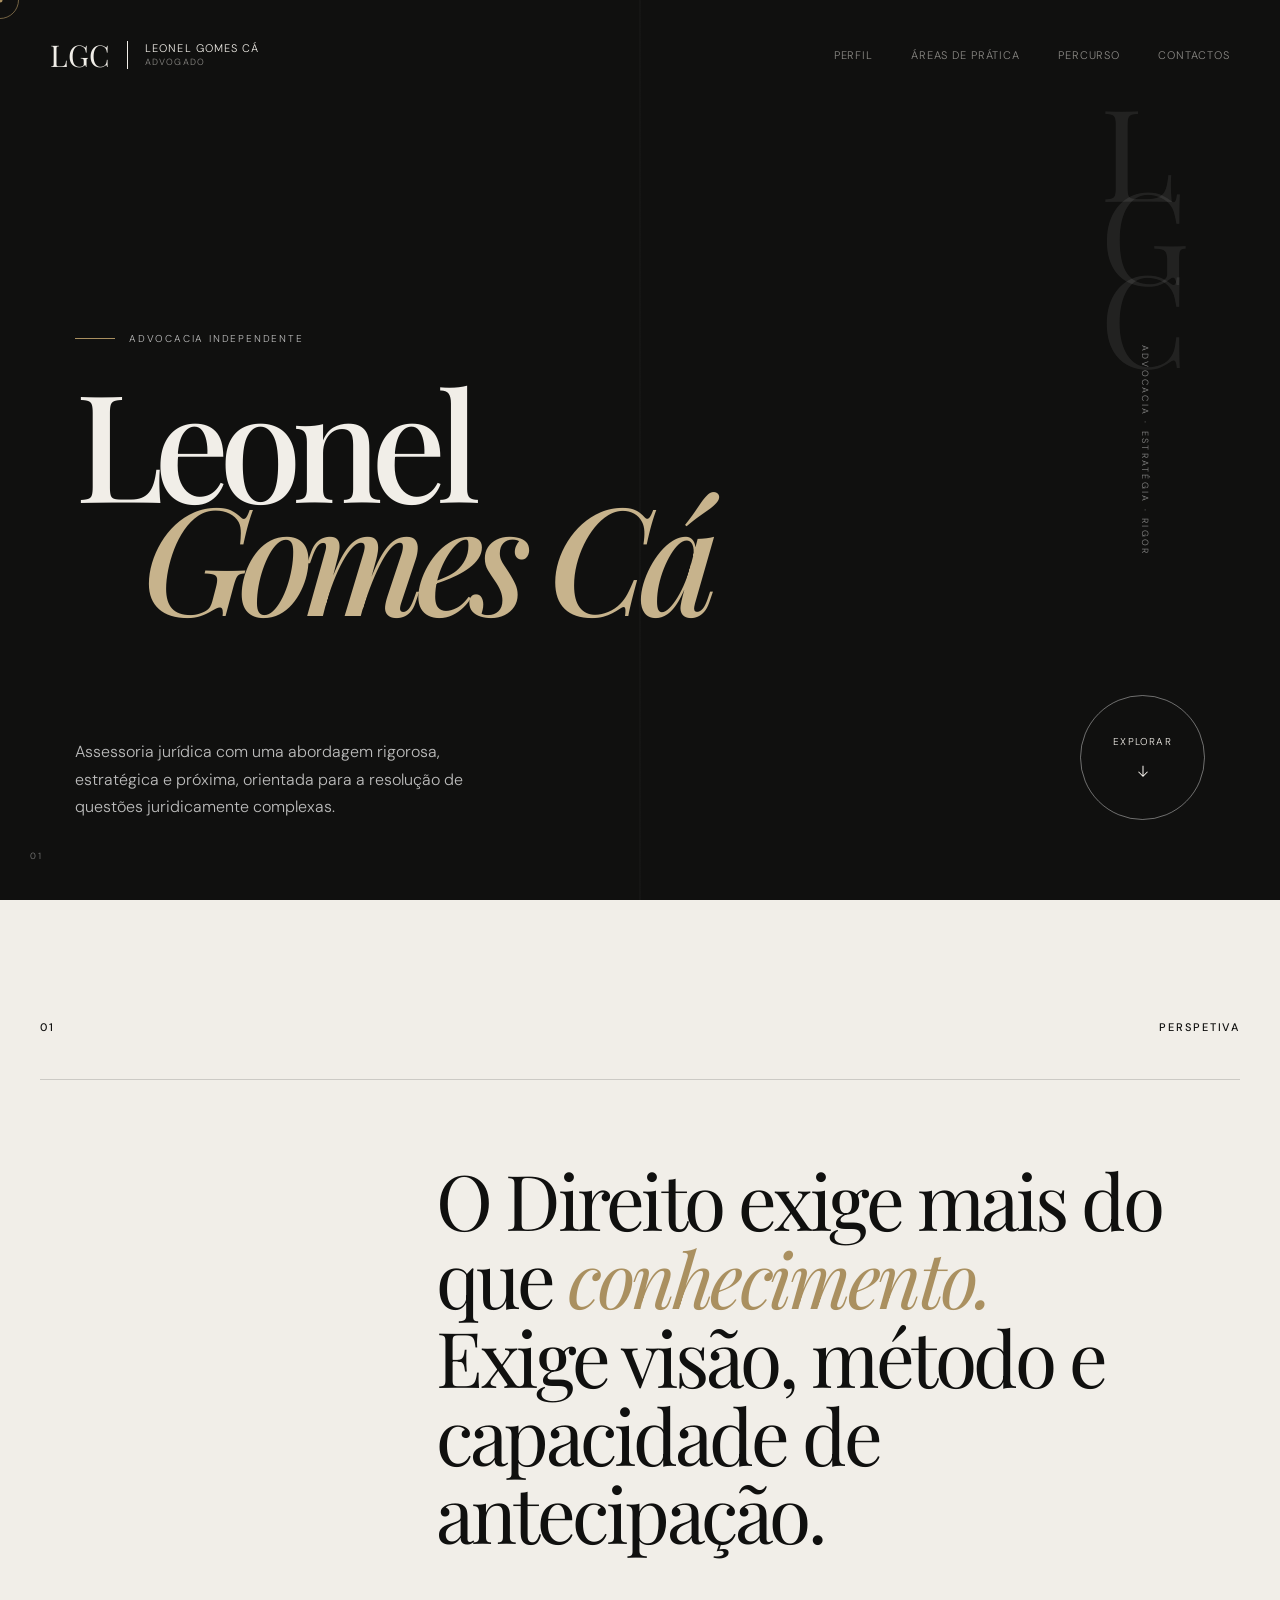
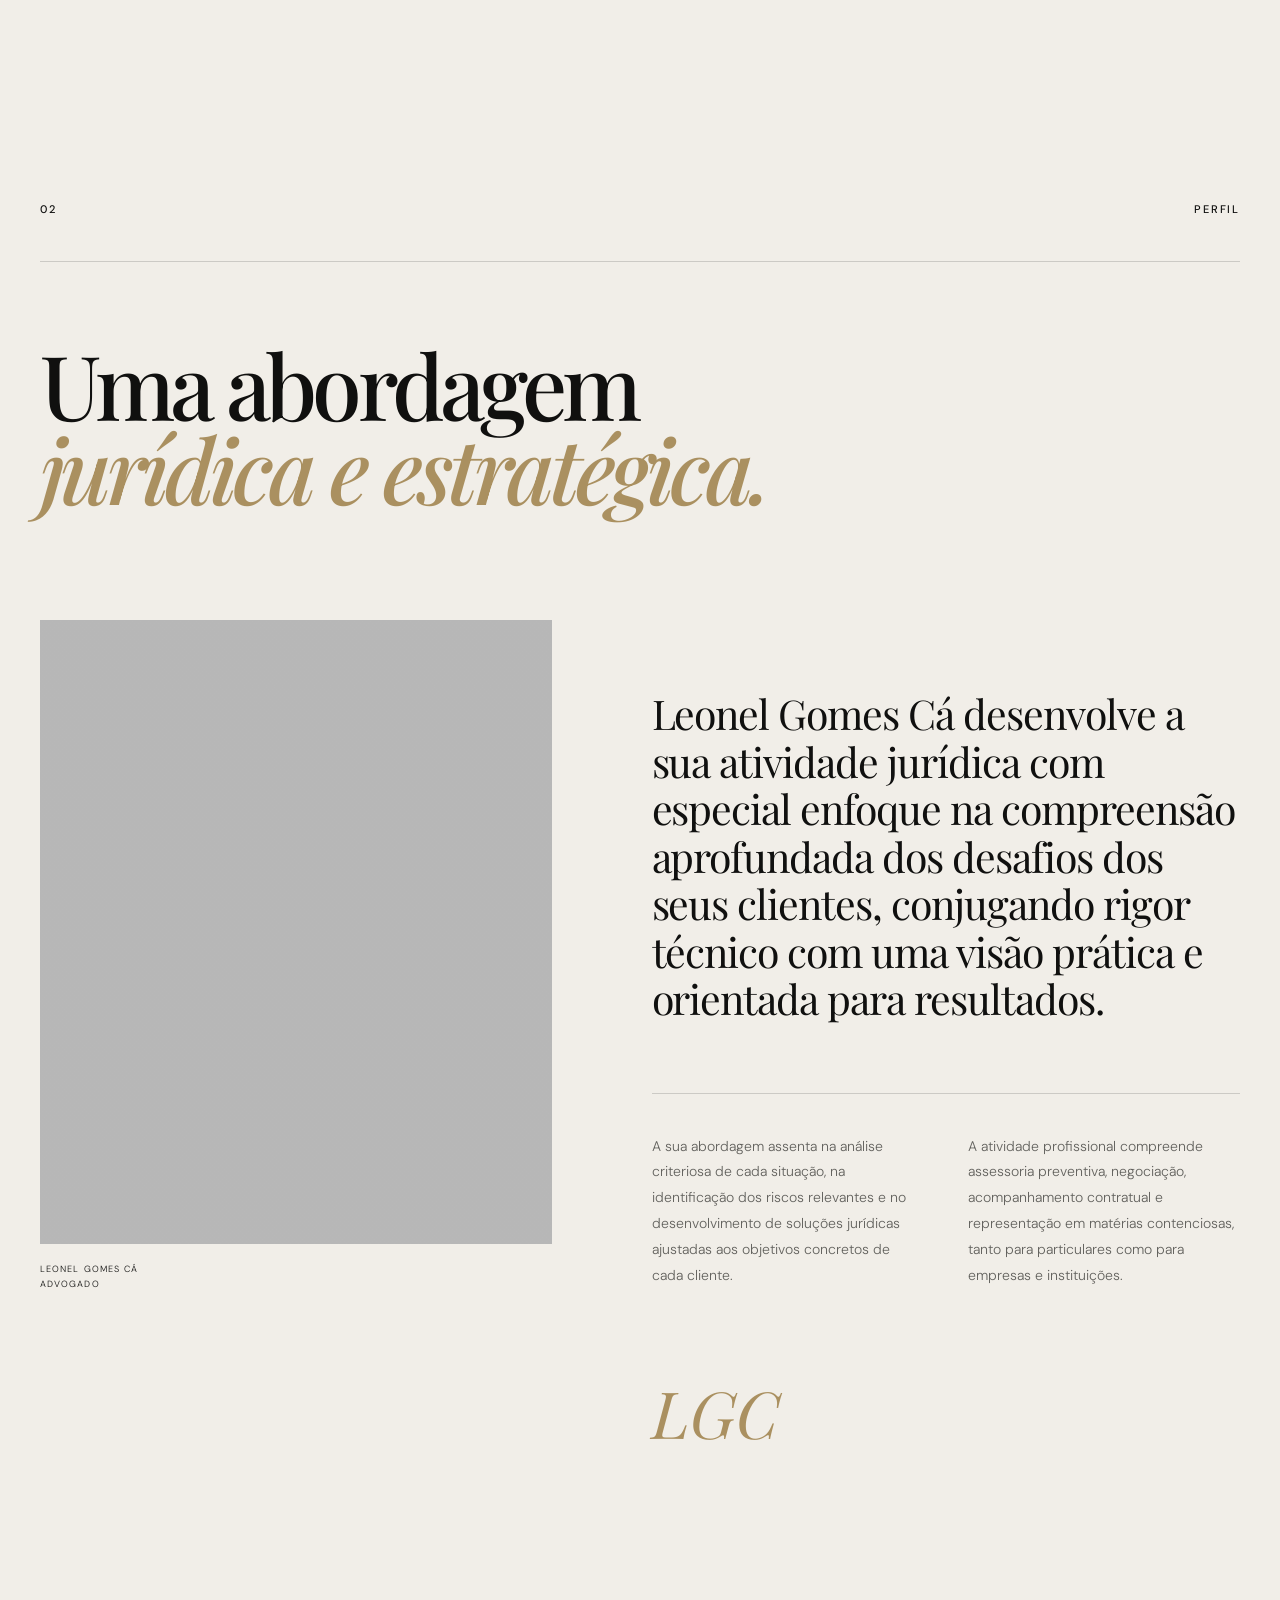
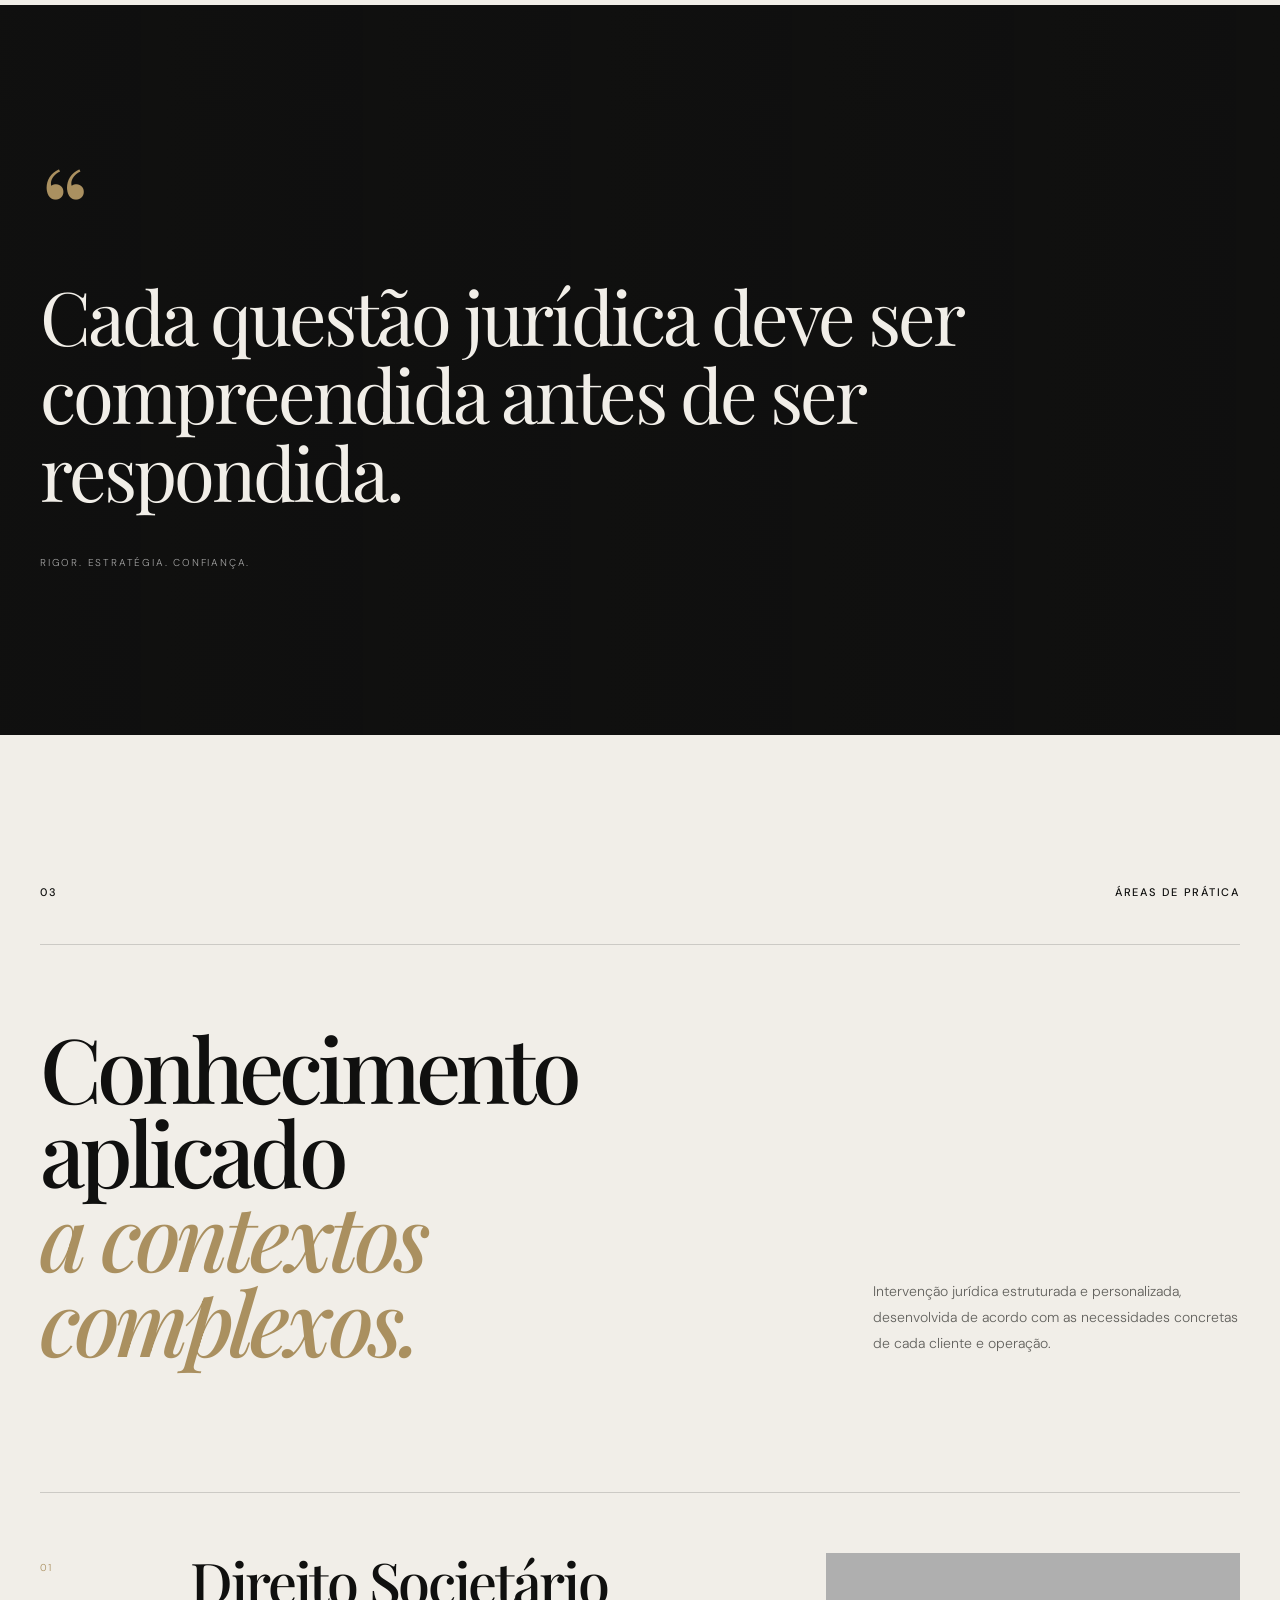
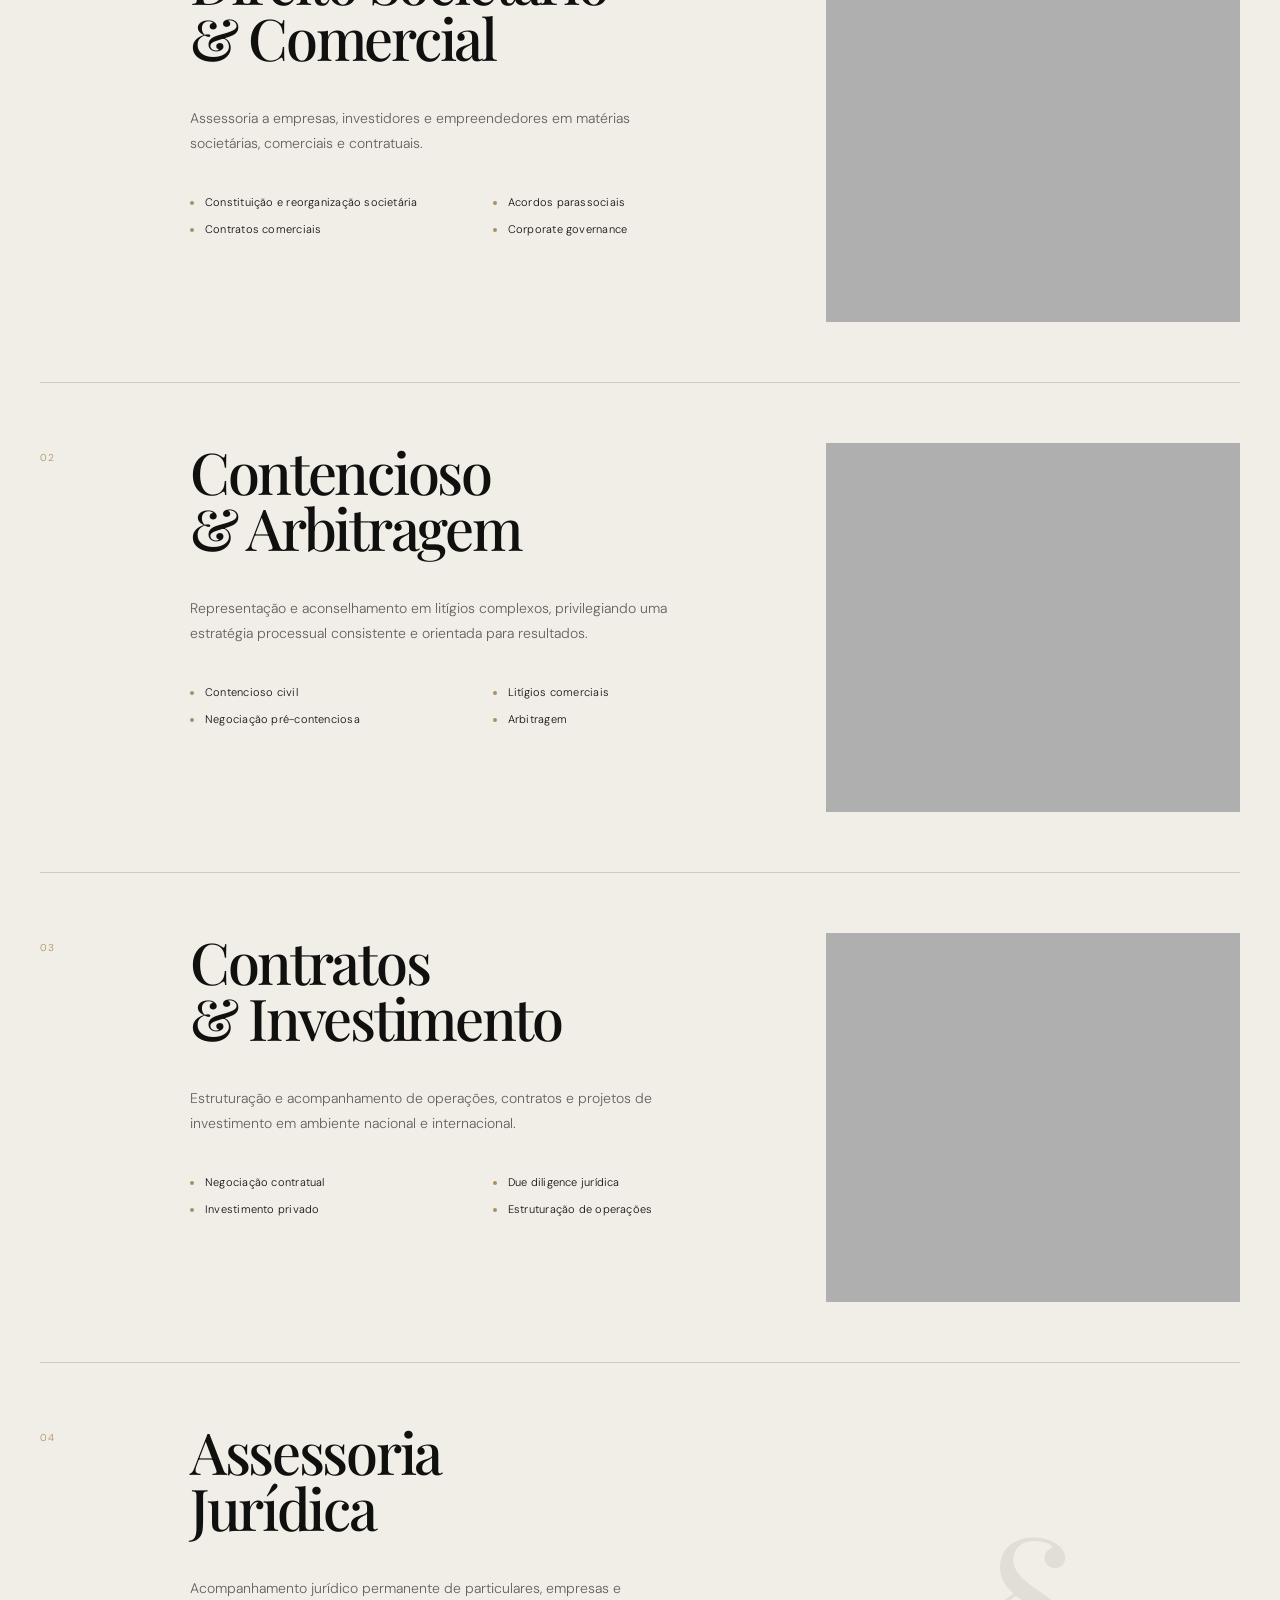
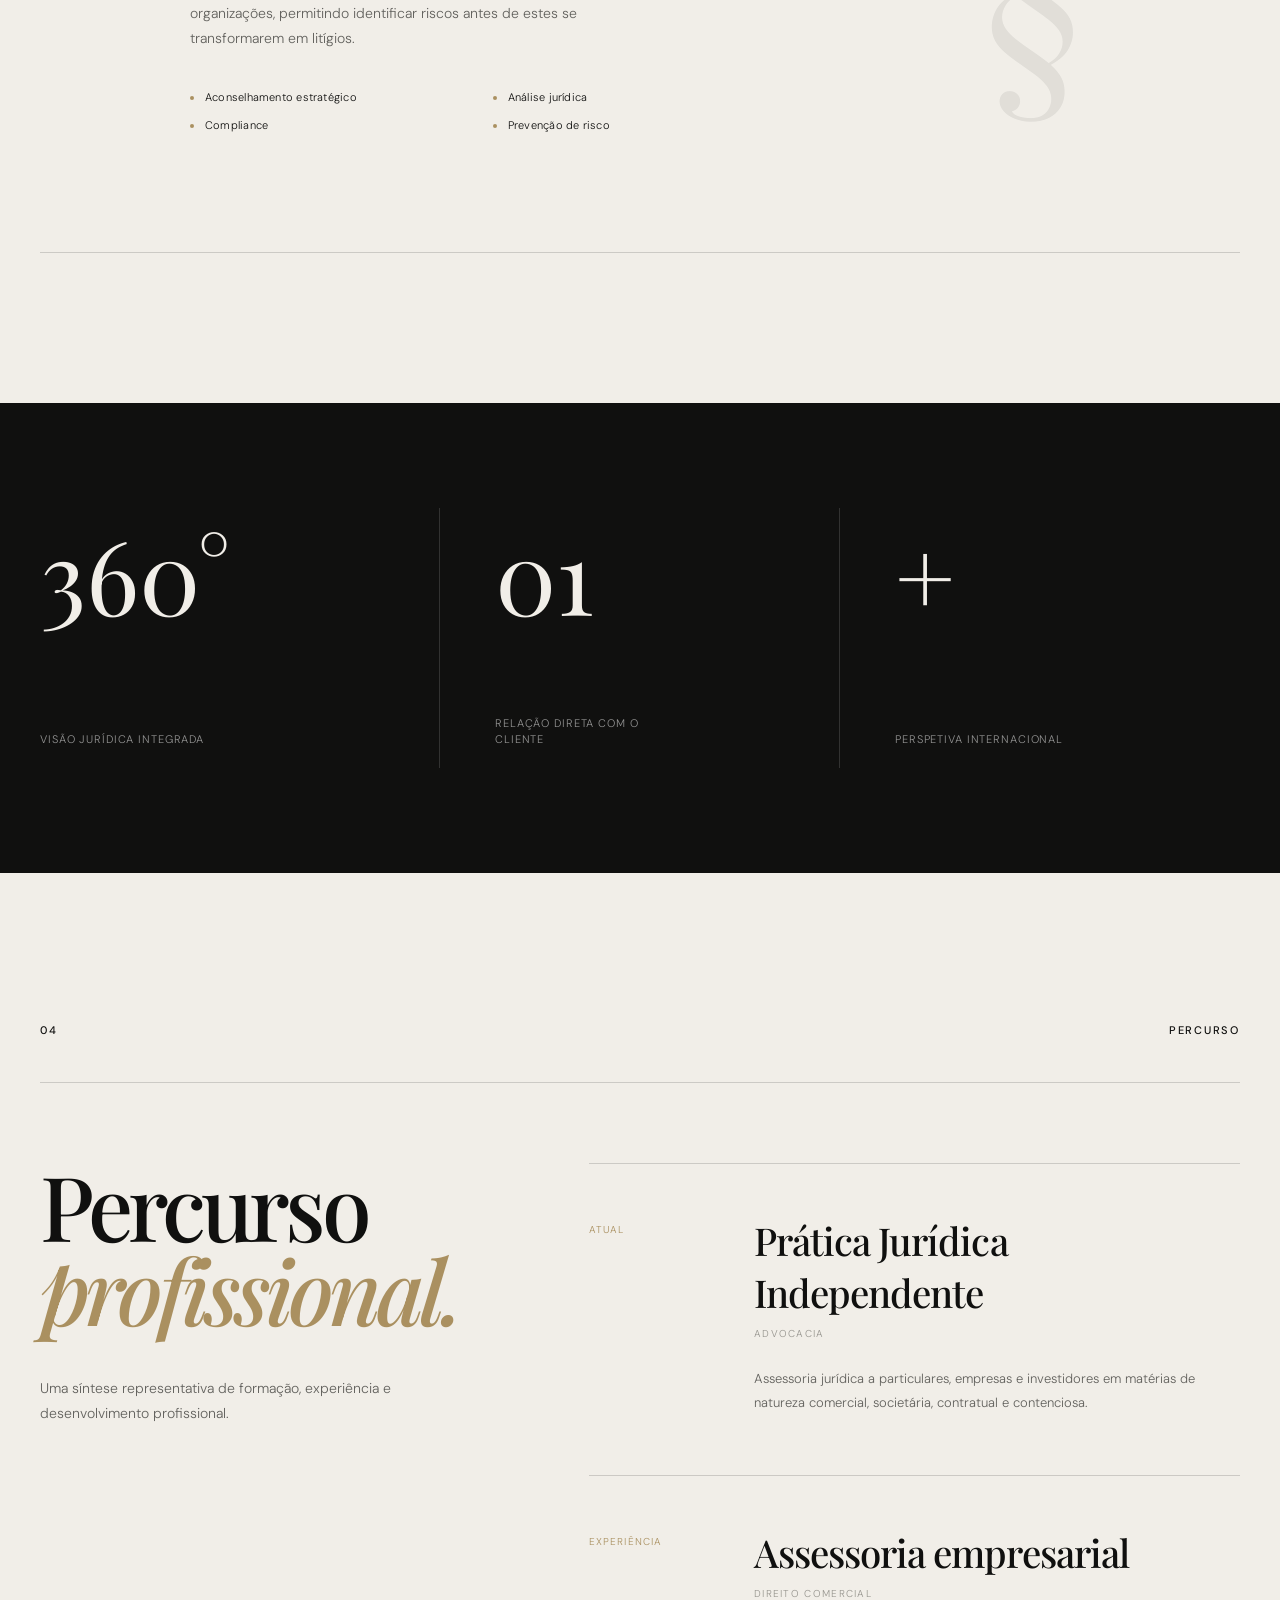
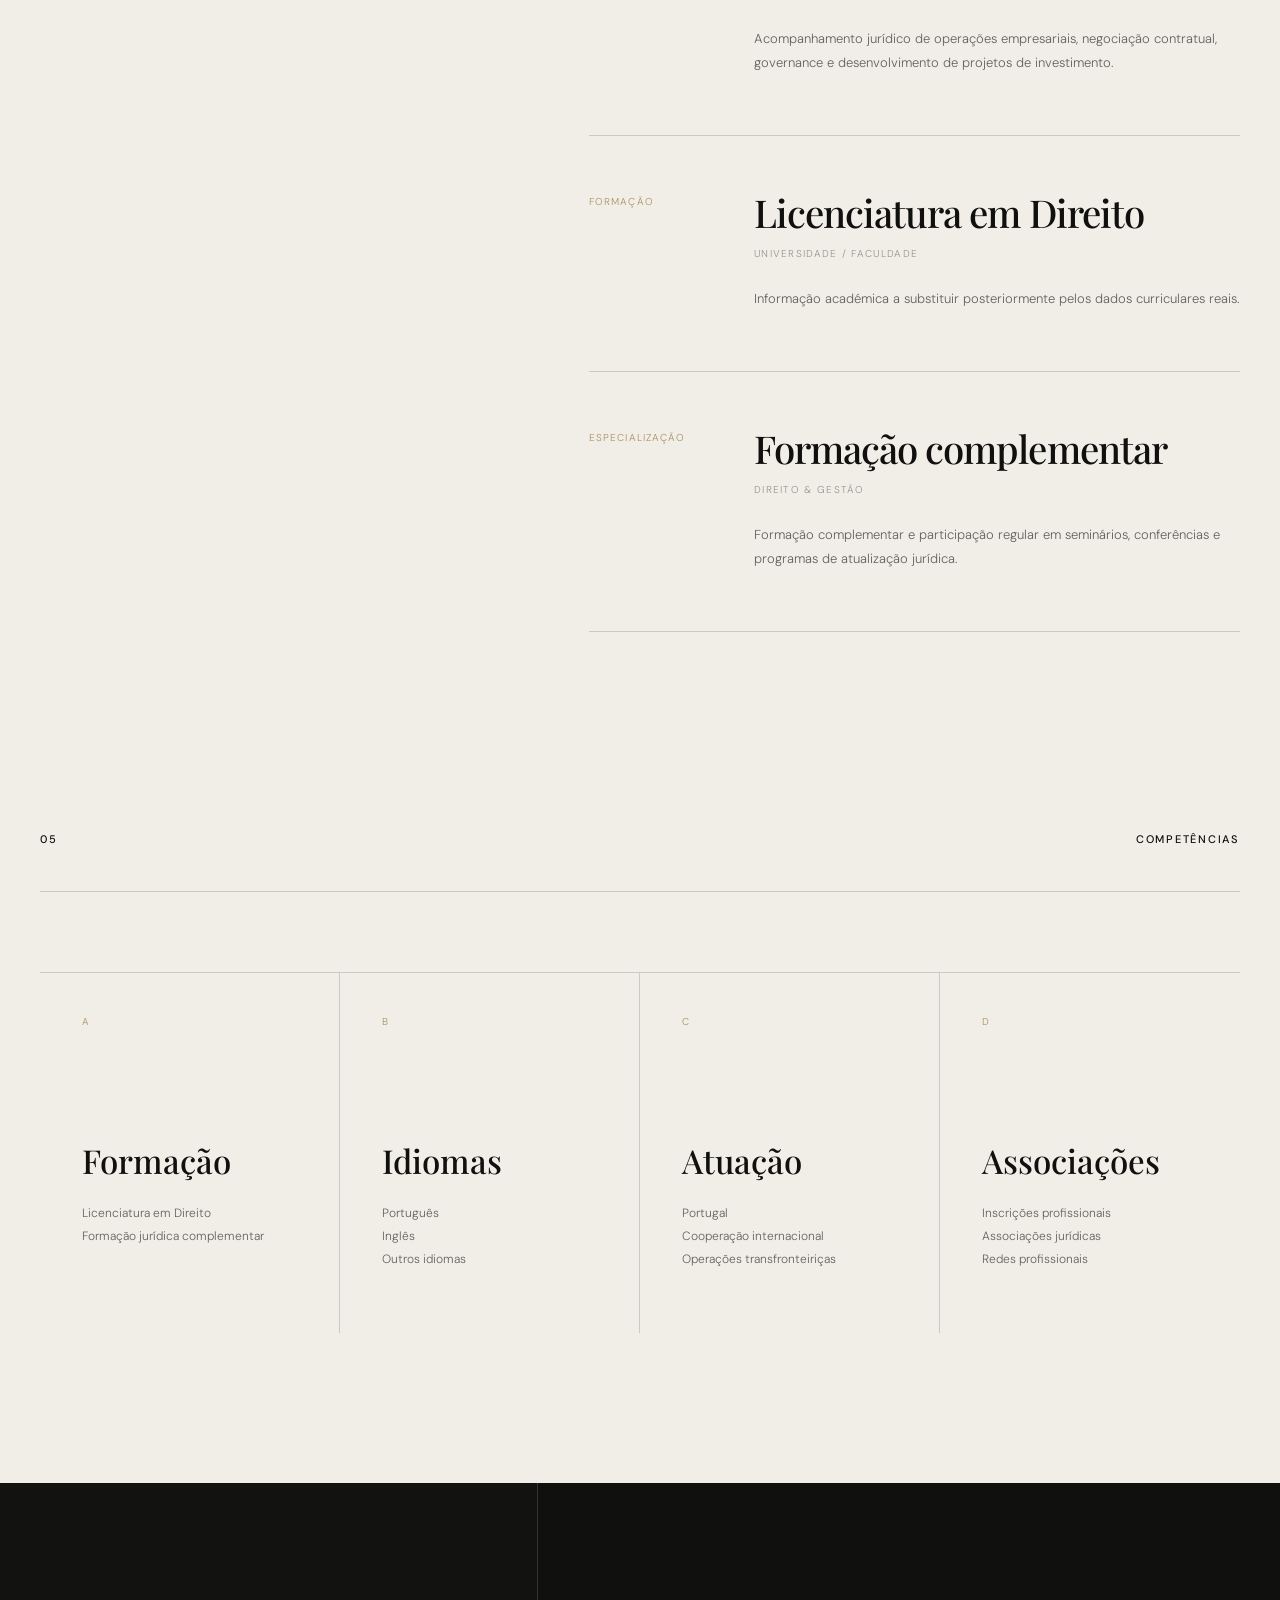
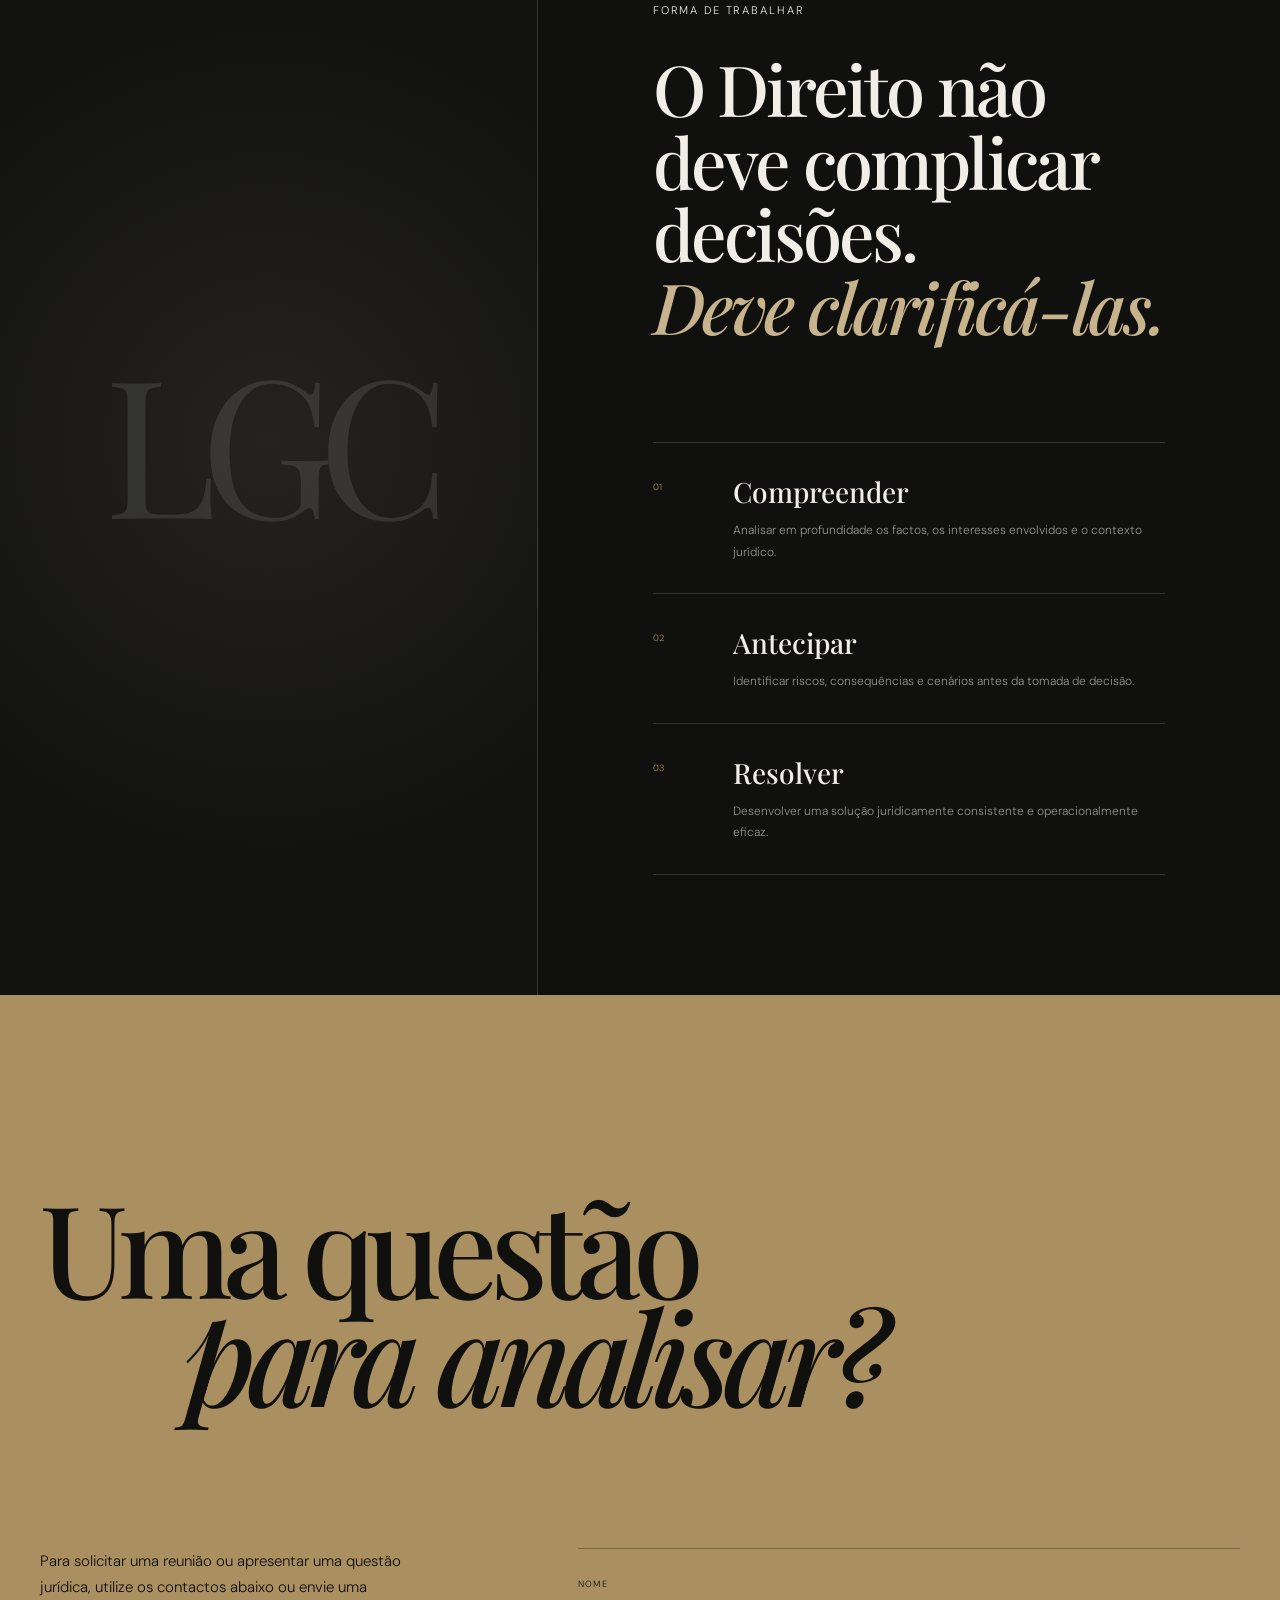
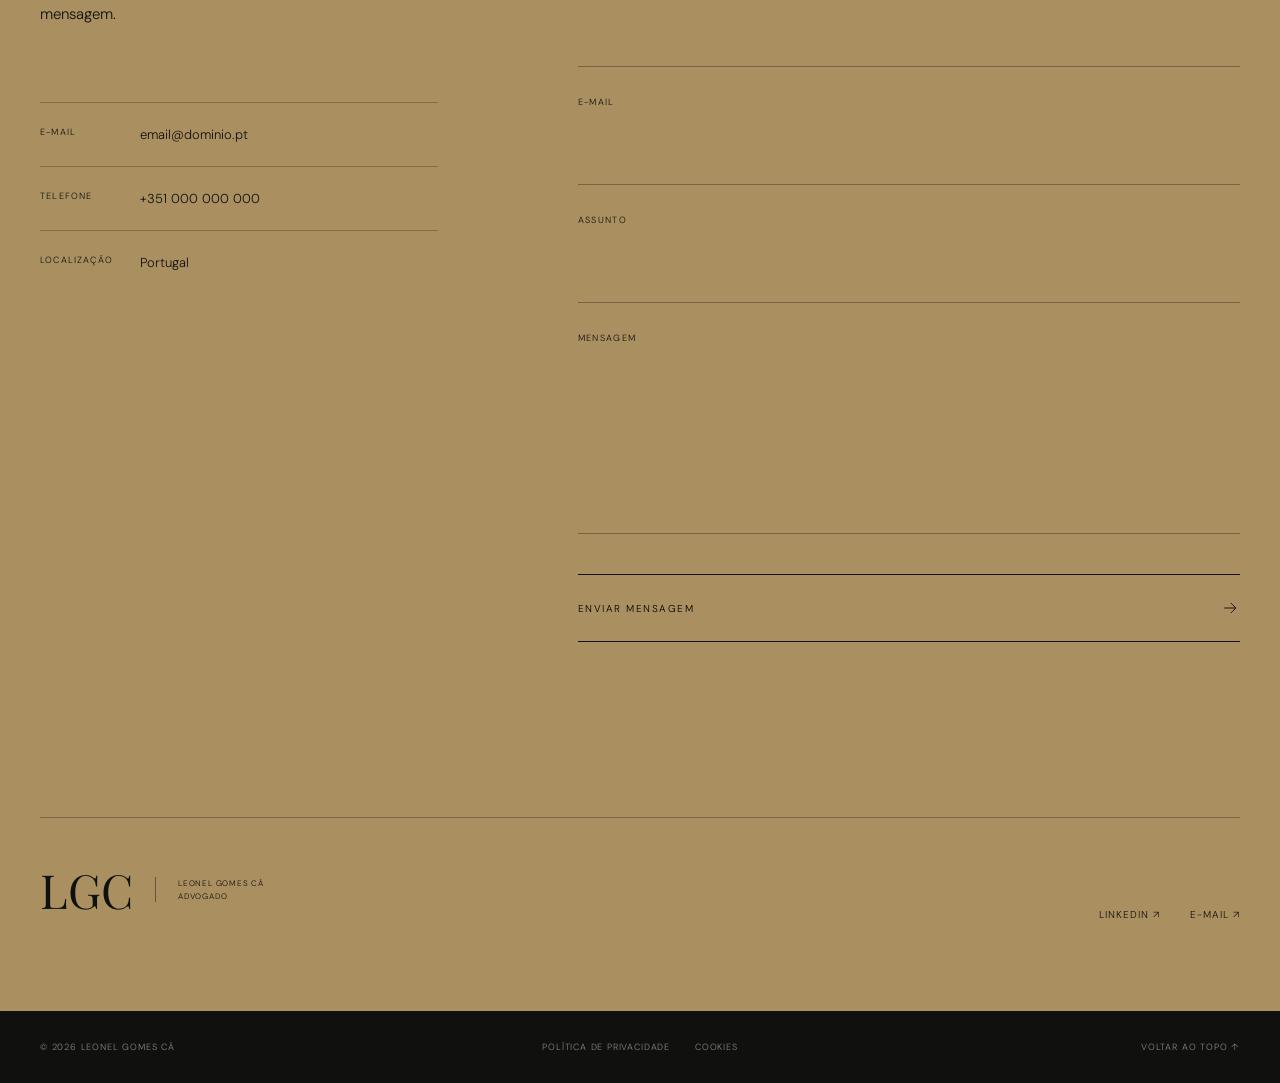
==== index.html @ dba53f3d "Add files via upload" ====
<!DOCTYPE html>
<html lang="pt-PT">

<head>
    <meta charset="UTF-8">
    <meta name="viewport" content="width=device-width, initial-scale=1.0">

    <title>Leonel Gomes Cá — Advogado</title>

    <meta
        name="description"
        content="Leonel Gomes Cá — Advogado. Assessoria jurídica estratégica, rigorosa e orientada para a resolução de questões complexas."
    >

    <meta name="theme-color" content="#10100f">

    <!-- Google Fonts -->
    <link rel="preconnect" href="https://fonts.googleapis.com">
    <link rel="preconnect" href="https://fonts.gstatic.com" crossorigin>

    <link
        href="https://fonts.googleapis.com/css2?family=DM+Sans:wght@300;400;500;600&family=Playfair+Display:ital,wght@0,500;0,600;1,500&display=swap"
        rel="stylesheet"
    >

    <link rel="stylesheet" href="css/style.css">
</head>

<body>

    <!-- ======================================================
         PRELOADER
    ======================================================= -->

    <div class="preloader" id="preloader">
        <div class="preloader__mark">LGC</div>

        <div class="preloader__line">
            <span></span>
        </div>
    </div>


    <!-- ======================================================
         CURSOR
    ======================================================= -->

    <div class="cursor-dot"></div>
    <div class="cursor-ring"></div>


    <!-- ======================================================
         HEADER
    ======================================================= -->

    <header class="header" id="header">

        <a href="#inicio" class="logo" aria-label="Página inicial">
            <span class="logo__letters">LGC</span>

            <span class="logo__text">
                Leonel Gomes Cá
                <small>Advogado</small>
            </span>
        </a>

        <nav class="desktop-nav">
            <a href="#perfil">Perfil</a>
            <a href="#areas">Áreas de Prática</a>
            <a href="#percurso">Percurso</a>
            <a href="#contactos">Contactos</a>
        </nav>

        <button
            class="menu-button"
            id="menuButton"
            aria-label="Abrir menu"
            aria-expanded="false"
        >
            <span></span>
            <span></span>
        </button>

    </header>


    <!-- ======================================================
         MOBILE MENU
    ======================================================= -->

    <div class="mobile-menu" id="mobileMenu">

        <div class="mobile-menu__inner">

            <span class="mobile-menu__label">
                Navegação
            </span>

            <nav>
                <a href="#inicio">
                    <span>01</span>
                    Início
                </a>

                <a href="#perfil">
                    <span>02</span>
                    Perfil
                </a>

                <a href="#areas">
                    <span>03</span>
                    Áreas de Prática
                </a>

                <a href="#percurso">
                    <span>04</span>
                    Percurso
                </a>

                <a href="#contactos">
                    <span>05</span>
                    Contactos
                </a>
            </nav>

            <div class="mobile-menu__footer">
                <span>Leonel Gomes Cá</span>
                <span>Advogado</span>
            </div>

        </div>

    </div>


    <main>


        <!-- ==================================================
             HERO
        =================================================== -->

        <section class="hero" id="inicio">

            <div class="hero__background"></div>

            <div class="hero__vertical">
                ADVOCACIA · ESTRATÉGIA · RIGOR
            </div>

            <div class="hero__content">

                <div class="hero__eyebrow reveal">
                    <span></span>
                    Advocacia independente
                </div>

                <h1 class="hero__title">
                    <span class="reveal-text">Leonel</span>
                    <span class="reveal-text italic">Gomes Cá</span>
                </h1>

                <div class="hero__bottom">

                    <p class="hero__description reveal">
                        Assessoria jurídica com uma abordagem
                        rigorosa, estratégica e próxima,
                        orientada para a resolução de questões
                        juridicamente complexas.
                    </p>

                    <a href="#perfil" class="round-button magnetic reveal">
                        <span>Explorar</span>

                        <svg viewBox="0 0 24 24">
                            <path d="M12 5v14M6 13l6 6 6-6"/>
                        </svg>
                    </a>

                </div>

            </div>

            <div class="hero__monogram">
                <span>L</span>
                <span>G</span>
                <span>C</span>
            </div>

            <div class="hero__number">
                01
            </div>

        </section>



        <!-- ==================================================
             INTRO
        =================================================== -->

        <section class="intro section">

            <div class="container">

                <div class="section-index reveal">
                    <span>01</span>
                    <span>Perspetiva</span>
                </div>

                <div class="intro__grid">

                    <div></div>

                    <div class="intro__statement reveal">

                        <p>
                            O Direito exige mais do que
                            <em>conhecimento.</em>
                        </p>

                        <p>
                            Exige visão, método
                            e capacidade de antecipação.
                        </p>

                    </div>

                </div>

            </div>

        </section>



        <!-- ==================================================
             PROFILE
        =================================================== -->

        <section class="profile section" id="perfil">

            <div class="container">

                <div class="section-index reveal">
                    <span>02</span>
                    <span>Perfil</span>
                </div>


                <div class="profile__header">

                    <h2 class="display-title reveal">
                        Uma abordagem
                        <span>jurídica e estratégica.</span>
                    </h2>

                </div>


                <div class="profile__grid">

                    <div class="profile__image reveal">

                        <div class="profile__image-inner"></div>

                        <span class="image-caption">
                            Leonel Gomes Cá
                            <br>
                            Advogado
                        </span>

                    </div>


                    <div class="profile__content">

                        <div class="profile__lead reveal">

                            <p>
                                Leonel Gomes Cá desenvolve a sua atividade
                                jurídica com especial enfoque na compreensão
                                aprofundada dos desafios dos seus clientes,
                                conjugando rigor técnico com uma visão prática
                                e orientada para resultados.
                            </p>

                        </div>


                        <div class="profile__columns reveal">

                            <p>
                                A sua abordagem assenta na análise criteriosa
                                de cada situação, na identificação dos riscos
                                relevantes e no desenvolvimento de soluções
                                jurídicas ajustadas aos objetivos concretos
                                de cada cliente.
                            </p>

                            <p>
                                A atividade profissional compreende assessoria
                                preventiva, negociação, acompanhamento
                                contratual e representação em matérias
                                contenciosas, tanto para particulares como
                                para empresas e instituições.
                            </p>

                        </div>


                        <div class="profile__signature reveal">
                            LGC
                        </div>

                    </div>

                </div>

            </div>

        </section>



        <!-- ==================================================
             QUOTE
        =================================================== -->

        <section class="quote-section">

            <div class="quote-section__background"></div>

            <div class="container">

                <blockquote class="reveal">

                    <span class="quote-mark">“</span>

                    <p>
                        Cada questão jurídica deve ser
                        compreendida antes de ser respondida.
                    </p>

                    <footer>
                        Rigor. Estratégia. Confiança.
                    </footer>

                </blockquote>

            </div>

        </section>



        <!-- ==================================================
             AREAS
        =================================================== -->

        <section class="practice section" id="areas">

            <div class="container">

                <div class="section-index reveal">
                    <span>03</span>
                    <span>Áreas de prática</span>
                </div>


                <div class="practice__intro">

                    <h2 class="display-title reveal">
                        Conhecimento aplicado
                        <span>a contextos complexos.</span>
                    </h2>

                    <p class="reveal">
                        Intervenção jurídica estruturada e personalizada,
                        desenvolvida de acordo com as necessidades
                        concretas de cada cliente e operação.
                    </p>

                </div>


                <div class="practice-list">


                    <!-- AREA 01 -->

                    <article class="practice-item">

                        <div class="practice-item__number">
                            01
                        </div>

                        <div class="practice-item__content">

                            <h3>
                                Direito Societário
                                <br>
                                & Comercial
                            </h3>

                            <p>
                                Assessoria a empresas, investidores e
                                empreendedores em matérias societárias,
                                comerciais e contratuais.
                            </p>

                            <ul>
                                <li>Constituição e reorganização societária</li>
                                <li>Acordos parassociais</li>
                                <li>Contratos comerciais</li>
                                <li>Corporate governance</li>
                            </ul>

                        </div>

                        <div class="practice-item__media media-corporate"></div>

                    </article>



                    <!-- AREA 02 -->

                    <article class="practice-item">

                        <div class="practice-item__number">
                            02
                        </div>

                        <div class="practice-item__content">

                            <h3>
                                Contencioso
                                <br>
                                & Arbitragem
                            </h3>

                            <p>
                                Representação e aconselhamento em litígios
                                complexos, privilegiando uma estratégia
                                processual consistente e orientada para
                                resultados.
                            </p>

                            <ul>
                                <li>Contencioso civil</li>
                                <li>Litígios comerciais</li>
                                <li>Negociação pré-contenciosa</li>
                                <li>Arbitragem</li>
                            </ul>

                        </div>

                        <div class="practice-item__media media-litigation"></div>

                    </article>



                    <!-- AREA 03 -->

                    <article class="practice-item">

                        <div class="practice-item__number">
                            03
                        </div>

                        <div class="practice-item__content">

                            <h3>
                                Contratos
                                <br>
                                & Investimento
                            </h3>

                            <p>
                                Estruturação e acompanhamento de operações,
                                contratos e projetos de investimento em
                                ambiente nacional e internacional.
                            </p>

                            <ul>
                                <li>Negociação contratual</li>
                                <li>Due diligence jurídica</li>
                                <li>Investimento privado</li>
                                <li>Estruturação de operações</li>
                            </ul>

                        </div>

                        <div class="practice-item__media media-investment"></div>

                    </article>



                    <!-- AREA 04 -->

                    <article class="practice-item">

                        <div class="practice-item__number">
                            04
                        </div>

                        <div class="practice-item__content">

                            <h3>
                                Assessoria
                                <br>
                                Jurídica
                            </h3>

                            <p>
                                Acompanhamento jurídico permanente de
                                particulares, empresas e organizações,
                                permitindo identificar riscos antes de
                                estes se transformarem em litígios.
                            </p>

                            <ul>
                                <li>Aconselhamento estratégico</li>
                                <li>Análise jurídica</li>
                                <li>Compliance</li>
                                <li>Prevenção de risco</li>
                            </ul>

                        </div>

                        <div class="practice-item__symbol">
                            §
                        </div>

                    </article>

                </div>

            </div>

        </section>



        <!-- ==================================================
             NUMBERS
        =================================================== -->

        <section class="numbers">

            <div class="container numbers__grid">

                <div class="number-card reveal">

                    <span class="number-card__value">
                        360°
                    </span>

                    <span class="number-card__label">
                        Visão jurídica integrada
                    </span>

                </div>


                <div class="number-card reveal">

                    <span class="number-card__value">
                        01
                    </span>

                    <span class="number-card__label">
                        Relação direta com o cliente
                    </span>

                </div>


                <div class="number-card reveal">

                    <span class="number-card__value">
                        +
                    </span>

                    <span class="number-card__label">
                        Perspetiva internacional
                    </span>

                </div>

            </div>

        </section>



        <!-- ==================================================
             EXPERIENCE
        =================================================== -->

        <section class="experience section" id="percurso">

            <div class="container">

                <div class="section-index reveal">
                    <span>04</span>
                    <span>Percurso</span>
                </div>


                <div class="experience__grid">


                    <div class="experience__sticky">

                        <h2 class="display-title reveal">
                            Percurso
                            <span>profissional.</span>
                        </h2>

                        <p class="reveal">
                            Uma síntese representativa de formação,
                            experiência e desenvolvimento profissional.
                        </p>

                    </div>



                    <div class="timeline">


                        <div class="timeline-item reveal">

                            <span class="timeline-item__year">
                                Atual
                            </span>

                            <div>

                                <h3>
                                    Prática Jurídica Independente
                                </h3>

                                <span class="timeline-item__location">
                                    Advocacia
                                </span>

                                <p>
                                    Assessoria jurídica a particulares,
                                    empresas e investidores em matérias
                                    de natureza comercial, societária,
                                    contratual e contenciosa.
                                </p>

                            </div>

                        </div>



                        <div class="timeline-item reveal">

                            <span class="timeline-item__year">
                                Experiência
                            </span>

                            <div>

                                <h3>
                                    Assessoria empresarial
                                </h3>

                                <span class="timeline-item__location">
                                    Direito Comercial
                                </span>

                                <p>
                                    Acompanhamento jurídico de operações
                                    empresariais, negociação contratual,
                                    governance e desenvolvimento de
                                    projetos de investimento.
                                </p>

                            </div>

                        </div>



                        <div class="timeline-item reveal">

                            <span class="timeline-item__year">
                                Formação
                            </span>

                            <div>

                                <h3>
                                    Licenciatura em Direito
                                </h3>

                                <span class="timeline-item__location">
                                    Universidade / Faculdade
                                </span>

                                <p>
                                    Informação académica a substituir
                                    posteriormente pelos dados curriculares
                                    reais.
                                </p>

                            </div>

                        </div>



                        <div class="timeline-item reveal">

                            <span class="timeline-item__year">
                                Especialização
                            </span>

                            <div>

                                <h3>
                                    Formação complementar
                                </h3>

                                <span class="timeline-item__location">
                                    Direito & Gestão
                                </span>

                                <p>
                                    Formação complementar e participação
                                    regular em seminários, conferências e
                                    programas de atualização jurídica.
                                </p>

                            </div>

                        </div>


                    </div>

                </div>

            </div>

        </section>



        <!-- ==================================================
             CREDENTIALS
        =================================================== -->

        <section class="credentials section">

            <div class="container">

                <div class="section-index reveal">
                    <span>05</span>
                    <span>Competências</span>
                </div>


                <div class="credentials__grid">


                    <div class="credential reveal">

                        <span class="credential__index">
                            A
                        </span>

                        <h3>Formação</h3>

                        <p>
                            Licenciatura em Direito
                            <br>
                            Formação jurídica complementar
                        </p>

                    </div>


                    <div class="credential reveal">

                        <span class="credential__index">
                            B
                        </span>

                        <h3>Idiomas</h3>

                        <p>
                            Português
                            <br>
                            Inglês
                            <br>
                            Outros idiomas
                        </p>

                    </div>


                    <div class="credential reveal">

                        <span class="credential__index">
                            C
                        </span>

                        <h3>Atuação</h3>

                        <p>
                            Portugal
                            <br>
                            Cooperação internacional
                            <br>
                            Operações transfronteiriças
                        </p>

                    </div>


                    <div class="credential reveal">

                        <span class="credential__index">
                            D
                        </span>

                        <h3>Associações</h3>

                        <p>
                            Inscrições profissionais
                            <br>
                            Associações jurídicas
                            <br>
                            Redes profissionais
                        </p>

                    </div>


                </div>

            </div>

        </section>



        <!-- ==================================================
             APPROACH
        =================================================== -->

        <section class="approach">

            <div class="approach__left">

                <div class="approach__monogram">
                    LGC
                </div>

            </div>


            <div class="approach__right">

                <span class="eyebrow reveal">
                    Forma de trabalhar
                </span>

                <h2 class="reveal">
                    O Direito não deve
                    complicar decisões.
                    <em>Deve clarificá-las.</em>
                </h2>

                <div class="approach__principles">

                    <div class="principle reveal">
                        <span>01</span>

                        <div>
                            <h3>Compreender</h3>

                            <p>
                                Analisar em profundidade os factos,
                                os interesses envolvidos e o contexto
                                jurídico.
                            </p>
                        </div>
                    </div>


                    <div class="principle reveal">
                        <span>02</span>

                        <div>
                            <h3>Antecipar</h3>

                            <p>
                                Identificar riscos, consequências e
                                cenários antes da tomada de decisão.
                            </p>
                        </div>
                    </div>


                    <div class="principle reveal">
                        <span>03</span>

                        <div>
                            <h3>Resolver</h3>

                            <p>
                                Desenvolver uma solução juridicamente
                                consistente e operacionalmente eficaz.
                            </p>
                        </div>
                    </div>

                </div>

            </div>

        </section>



        <!-- ==================================================
             CONTACT
        =================================================== -->

        <section class="contact" id="contactos">

            <div class="container">


                <div class="contact__top">

                    <span class="contact__eyebrow reveal">
                        Contactos
                    </span>

                    <h2 class="contact__title reveal">

                        Uma questão
                        <span>para analisar?</span>

                    </h2>

                </div>


                <div class="contact__grid">


                    <div class="contact__details reveal">

                        <p>
                            Para solicitar uma reunião ou apresentar
                            uma questão jurídica, utilize os contactos
                            abaixo ou envie uma mensagem.
                        </p>


                        <div class="contact-info">

                            <div>
                                <span>E-mail</span>

                                <a href="mailto:email@dominio.pt">
                                    email@dominio.pt
                                </a>
                            </div>


                            <div>
                                <span>Telefone</span>

                                <a href="tel:+351000000000">
                                    +351 000 000 000
                                </a>
                            </div>


                            <div>
                                <span>Localização</span>

                                <p>
                                    Portugal
                                </p>
                            </div>

                        </div>

                    </div>



                    <form class="contact-form reveal" id="contactForm">


                        <div class="form-group">

                            <label for="name">
                                Nome
                            </label>

                            <input
                                id="name"
                                name="name"
                                type="text"
                                autocomplete="name"
                                required
                            >

                        </div>


                        <div class="form-group">

                            <label for="email">
                                E-mail
                            </label>

                            <input
                                id="email"
                                name="email"
                                type="email"
                                autocomplete="email"
                                required
                            >

                        </div>


                        <div class="form-group">

                            <label for="subject">
                                Assunto
                            </label>

                            <input
                                id="subject"
                                name="subject"
                                type="text"
                                required
                            >

                        </div>


                        <div class="form-group">

                            <label for="message">
                                Mensagem
                            </label>

                            <textarea
                                id="message"
                                name="message"
                                rows="4"
                                required
                            ></textarea>

                        </div>


                        <button type="submit" class="submit-button magnetic">

                            <span>
                                Enviar mensagem
                            </span>

                            <svg viewBox="0 0 24 24">
                                <path d="M5 12h14M13 6l6 6-6 6"/>
                            </svg>

                        </button>


                        <div class="form-message" id="formMessage"></div>

                    </form>


                </div>


                <div class="contact__bottom">

                    <div class="contact__logo">
                        <span>LGC</span>

                        <small>
                            Leonel Gomes Cá
                            <br>
                            Advogado
                        </small>
                    </div>


                    <div class="contact__links">

                        <a href="#">
                            LinkedIn ↗
                        </a>

                        <a href="mailto:email@dominio.pt">
                            E-mail ↗
                        </a>

                    </div>

                </div>

            </div>

        </section>

    </main>



    <!-- ======================================================
         FOOTER
    ======================================================= -->

    <footer class="footer">

        <div class="container footer__inner">

            <span>
                © <span id="currentYear"></span>
                Leonel Gomes Cá
            </span>

            <div>
                <a href="#">
                    Política de Privacidade
                </a>

                <a href="#">
                    Cookies
                </a>
            </div>

            <a href="#inicio" class="back-to-top">
                Voltar ao topo ↑
            </a>

        </div>

    </footer>



    <script src="js/main.js"></script>

</body>
</html>
---- css/style.css ----
/* ==========================================================
   VARIABLES
========================================================== */

:root {
    --black: #10100f;
    --black-soft: #171715;
    --black-light: #20201e;

    --ivory: #f1eee8;
    --ivory-dark: #e5e0d6;

    --white: #ffffff;

    --grey: #96948e;
    --grey-dark: #62615d;

    --gold: #aa9060;
    --gold-light: #c7b38c;

    --border-dark: rgba(255, 255, 255, 0.14);
    --border-light: rgba(16, 16, 15, 0.16);

    --font-serif: "Playfair Display", Georgia, serif;
    --font-sans: "DM Sans", Arial, sans-serif;

    --container: 1440px;
}


/* ==========================================================
   RESET
========================================================== */

*,
*::before,
*::after {
    box-sizing: border-box;
}

html {
    scroll-behavior: smooth;
}

body {
    margin: 0;
    font-family: var(--font-sans);
    background: var(--ivory);
    color: var(--black);
    font-weight: 300;
    overflow-x: hidden;
}

body.menu-open {
    overflow: hidden;
}

a {
    color: inherit;
    text-decoration: none;
}

button,
input,
textarea {
    font: inherit;
}

button {
    cursor: pointer;
}

img {
    max-width: 100%;
    display: block;
}

::selection {
    background: var(--gold);
    color: var(--black);
}


/* ==========================================================
   GLOBAL
========================================================== */

.container {
    width: min(calc(100% - 80px), var(--container));
    margin: 0 auto;
}

.section {
    padding: 150px 0;
}

.section-index {
    padding-bottom: 45px;
    margin-bottom: 80px;

    border-bottom: 1px solid var(--border-light);

    display: flex;
    justify-content: space-between;

    font-size: 11px;
    font-weight: 500;
    letter-spacing: .16em;
    text-transform: uppercase;
}

.display-title {
    margin: 0;

    font-family: var(--font-serif);
    font-size: clamp(60px, 7vw, 115px);
    line-height: .94;
    letter-spacing: -.055em;
    font-weight: 500;
}

.display-title span {
    display: block;
    font-style: italic;
    color: var(--gold);
}

.eyebrow {
    display: block;

    margin-bottom: 35px;

    font-size: 11px;
    letter-spacing: .17em;
    text-transform: uppercase;
}


/* ==========================================================
   PRELOADER
========================================================== */

.preloader {
    position: fixed;
    inset: 0;
    z-index: 9999;

    background: var(--black);
    color: var(--ivory);

    display: flex;
    align-items: center;
    justify-content: center;

    flex-direction: column;
    gap: 30px;

    transition:
        opacity .8s ease,
        visibility .8s ease;
}

.preloader.is-hidden {
    opacity: 0;
    visibility: hidden;
}

.preloader__mark {
    font-family: var(--font-serif);
    font-size: 40px;
    letter-spacing: .06em;
}

.preloader__line {
    width: 160px;
    height: 1px;

    background: rgba(255,255,255,.15);

    overflow: hidden;
}

.preloader__line span {
    display: block;

    width: 100%;
    height: 100%;

    background: var(--gold);

    transform: translateX(-100%);
    animation: preloadLine 1.3s cubic-bezier(.76,0,.24,1) forwards;
}

@keyframes preloadLine {

    to {
        transform: translateX(0);
    }

}


/* ==========================================================
   CUSTOM CURSOR
========================================================== */

.cursor-dot,
.cursor-ring {
    position: fixed;
    pointer-events: none;
    z-index: 10000;

    border-radius: 50%;

    transform: translate(-50%, -50%);
}

.cursor-dot {
    width: 5px;
    height: 5px;

    background: var(--gold);
}

.cursor-ring {
    width: 38px;
    height: 38px;

    border: 1px solid rgba(170, 144, 96, .65);

    transition:
        width .2s ease,
        height .2s ease,
        border .2s ease;
}

.cursor-ring.is-active {
    width: 56px;
    height: 56px;

    border-color: var(--gold);
}


/* ==========================================================
   HEADER
========================================================== */

.header {
    position: fixed;
    top: 0;
    left: 0;
    right: 0;

    height: 110px;

    z-index: 1000;

    padding: 0 50px;

    display: flex;
    align-items: center;
    justify-content: space-between;

    color: var(--ivory);

    transition:
        height .35s ease,
        background .35s ease,
        color .35s ease;
}

.header.is-scrolled {
    height: 76px;

    background: rgba(241, 238, 232, .92);
    color: var(--black);

    backdrop-filter: blur(18px);

    border-bottom: 1px solid rgba(0,0,0,.08);
}

.logo {
    display: flex;
    align-items: center;
    gap: 17px;
}

.logo__letters {
    font-family: var(--font-serif);
    font-size: 30px;
    line-height: 1;
}

.logo__text {
    padding-left: 17px;

    border-left: 1px solid currentColor;

    font-size: 11px;
    line-height: 1.45;
    letter-spacing: .1em;
    text-transform: uppercase;
}

.logo__text small {
    display: block;
    opacity: .55;
    font-size: 9px;
}

.desktop-nav {
    display: flex;
    gap: 38px;
}

.desktop-nav a {
    position: relative;

    font-size: 11px;
    letter-spacing: .08em;
    text-transform: uppercase;
}

.desktop-nav a::after {
    content: "";

    position: absolute;
    left: 0;
    bottom: -8px;

    width: 100%;
    height: 1px;

    background: currentColor;

    transform-origin: right;
    transform: scaleX(0);

    transition: transform .35s ease;
}

.desktop-nav a:hover::after {
    transform-origin: left;
    transform: scaleX(1);
}

.menu-button {
    width: 44px;
    height: 44px;

    border: 0;
    background: transparent;

    display: none;
    flex-direction: column;
    justify-content: center;
    align-items: center;

    gap: 7px;

    color: currentColor;
}

.menu-button span {
    width: 25px;
    height: 1px;

    background: currentColor;

    transition: transform .35s ease;
}


/* ==========================================================
   MOBILE MENU
========================================================== */

.mobile-menu {
    position: fixed;
    inset: 0;

    z-index: 900;

    background: var(--black);
    color: var(--ivory);

    opacity: 0;
    visibility: hidden;

    transition:
        opacity .45s ease,
        visibility .45s ease;
}

.mobile-menu.is-open {
    opacity: 1;
    visibility: visible;
}

.mobile-menu__inner {
    width: min(calc(100% - 50px), 700px);

    margin: 0 auto;

    min-height: 100vh;

    padding-top: 130px;
    padding-bottom: 40px;

    display: flex;
    flex-direction: column;
}

.mobile-menu__label {
    font-size: 10px;
    letter-spacing: .16em;
    text-transform: uppercase;
    color: var(--grey);

    margin-bottom: 50px;
}

.mobile-menu nav {
    display: flex;
    flex-direction: column;
}

.mobile-menu nav a {
    padding: 20px 0;

    font-family: var(--font-serif);
    font-size: clamp(40px, 8vw, 70px);

    border-bottom: 1px solid var(--border-dark);
}

.mobile-menu nav a span {
    display: inline-block;

    width: 45px;

    font-family: var(--font-sans);
    font-size: 10px;
    color: var(--gold);
}

.mobile-menu__footer {
    margin-top: auto;

    display: flex;
    justify-content: space-between;

    padding-top: 30px;

    border-top: 1px solid var(--border-dark);

    font-size: 10px;
    letter-spacing: .12em;
    text-transform: uppercase;
}


/* ==========================================================
   HERO
========================================================== */

.hero {
    position: relative;

    min-height: 100vh;

    background: var(--black);
    color: var(--ivory);

    overflow: hidden;

    display: flex;
    align-items: flex-end;
}

.hero__background {
    position: absolute;
    inset: 0;

    background:
        linear-gradient(
            90deg,
            rgba(16,16,15,.93) 0%,
            rgba(16,16,15,.77) 30%,
            rgba(16,16,15,.28) 63%,
            rgba(16,16,15,.15) 100%
        ),
        linear-gradient(
            0deg,
            rgba(16,16,15,.55),
            transparent 50%
        ),
        url("../assets/leonel-hero.jpg") center 22% / cover no-repeat;

    transform: scale(1.03);

    transition: transform 1.5s ease;
}

.hero__background::after {
    content: "";

    position: absolute;
    inset: 0;

    background:
        linear-gradient(
            90deg,
            transparent 0,
            transparent calc(50% - 1px),
            rgba(255,255,255,.08) 50%,
            transparent calc(50% + 1px)
        );

    opacity: .5;
}

.hero__content {
    position: relative;
    z-index: 2;

    width: min(calc(100% - 150px), 1380px);

    margin: 0 auto;

    padding: 210px 0 80px;
}

.hero__eyebrow {
    display: flex;
    align-items: center;
    gap: 14px;

    margin-bottom: 40px;

    font-size: 10px;
    letter-spacing: .18em;
    text-transform: uppercase;

    color: rgba(255,255,255,.72);
}

.hero__eyebrow span {
    display: block;

    width: 40px;
    height: 1px;

    background: var(--gold);
}

.hero__title {
    margin: 0;

    max-width: 950px;

    font-family: var(--font-serif);
    font-size: clamp(85px, 11.7vw, 190px);
    line-height: .75;
    letter-spacing: -.07em;
    font-weight: 500;
}

.hero__title > span {
    display: block;
}

.hero__title .italic {
    padding-left: .45em;

    color: var(--gold-light);
    font-style: italic;
}

.hero__bottom {
    margin-top: 85px;

    display: flex;
    align-items: flex-end;
    justify-content: space-between;
}

.hero__description {
    max-width: 390px;

    margin: 0;

    font-size: 16px;
    line-height: 1.7;

    color: rgba(255,255,255,.72);
}

.round-button {
    width: 125px;
    height: 125px;

    border: 1px solid rgba(255,255,255,.4);
    border-radius: 50%;

    display: flex;
    align-items: center;
    justify-content: center;

    flex-direction: column;

    gap: 14px;

    font-size: 10px;
    letter-spacing: .12em;
    text-transform: uppercase;

    transition:
        background .35s ease,
        color .35s ease,
        border-color .35s ease;
}

.round-button svg {
    width: 18px;
    height: 18px;

    fill: none;
    stroke: currentColor;
    stroke-width: 1.4;
}

.round-button:hover {
    background: var(--ivory);
    color: var(--black);
    border-color: var(--ivory);
}

.hero__vertical {
    position: absolute;

    right: 30px;
    top: 50%;

    z-index: 2;

    transform: translateY(-50%) rotate(90deg);

    font-size: 9px;
    letter-spacing: .25em;

    transform-origin: center;

    color: rgba(255,255,255,.5);
}

.hero__monogram {
    position: absolute;

    z-index: 1;

    right: 7%;
    top: 12%;

    display: flex;
    flex-direction: column;

    font-family: var(--font-serif);
    font-size: clamp(80px, 10vw, 150px);

    line-height: .65;

    color: rgba(255,255,255,.08);
}

.hero__number {
    position: absolute;

    left: 30px;
    bottom: 38px;

    z-index: 2;

    font-size: 9px;
    letter-spacing: .2em;

    color: rgba(255,255,255,.45);
}


/* ==========================================================
   INTRO
========================================================== */

.intro {
    padding-top: 120px;
}

.intro__grid {
    display: grid;

    grid-template-columns: 33% 67%;
}

.intro__statement {
    max-width: 940px;
}

.intro__statement p {
    margin: 0;

    font-family: var(--font-serif);
    font-size: clamp(55px, 6vw, 100px);

    line-height: 1.02;
    letter-spacing: -.045em;
}

.intro__statement em {
    color: var(--gold);
    font-weight: 400;
}


/* ==========================================================
   PROFILE
========================================================== */

.profile {
    padding-top: 100px;
}

.profile__header {
    max-width: 1080px;
    margin-bottom: 110px;
}

.profile__grid {
    display: grid;

    grid-template-columns: .93fr 1.07fr;

    gap: 100px;

    align-items: start;
}

.profile__image {
    position: relative;
}

.profile__image-inner {
    aspect-ratio: .82;

    background:
        linear-gradient(
            rgba(0,0,0,.07),
            rgba(0,0,0,.07)
        ),
        url("../assets/leonel-profile.jpg") center / cover no-repeat,
        #cac5bb;

    filter: grayscale(100%);
}

.image-caption {
    display: block;

    margin-top: 18px;

    font-size: 9px;
    line-height: 1.7;

    letter-spacing: .12em;
    text-transform: uppercase;
}

.profile__content {
    padding-top: 70px;
}

.profile__lead {
    max-width: 670px;
}

.profile__lead p {
    margin: 0;

    font-family: var(--font-serif);
    font-size: clamp(34px, 3.2vw, 53px);
    line-height: 1.16;

    letter-spacing: -.025em;
}

.profile__columns {
    margin-top: 70px;

    padding-top: 40px;

    border-top: 1px solid var(--border-light);

    display: grid;
    grid-template-columns: 1fr 1fr;
    gap: 45px;
}

.profile__columns p {
    margin: 0;

    font-size: 14px;
    line-height: 1.85;

    color: var(--grey-dark);
}

.profile__signature {
    margin-top: 80px;

    font-family: var(--font-serif);
    font-size: 65px;
    font-style: italic;

    color: var(--gold);
}


/* ==========================================================
   QUOTE
========================================================== */

.quote-section {
    position: relative;

    min-height: 730px;

    display: flex;
    align-items: center;

    background: var(--black);
    color: var(--ivory);

    overflow: hidden;
}

.quote-section__background {
    position: absolute;
    inset: 0;

    background:
        linear-gradient(
            90deg,
            rgba(16,16,15,.93),
            rgba(16,16,15,.55)
        ),
        url("../assets/leonel-hero.jpg") center / cover no-repeat;

    filter: grayscale(100%);

    opacity: .56;

    transform: scale(1.05);
}

.quote-section blockquote {
    position: relative;

    max-width: 950px;

    margin: 0;
}

.quote-mark {
    display: block;

    font-family: var(--font-serif);
    font-size: 120px;

    line-height: .6;

    color: var(--gold);
}

.quote-section blockquote p {
    margin: 35px 0 45px;

    font-family: var(--font-serif);
    font-size: clamp(48px, 5.8vw, 90px);

    line-height: 1.05;
    letter-spacing: -.04em;
}

.quote-section footer {
    font-size: 10px;

    letter-spacing: .18em;
    text-transform: uppercase;

    color: rgba(255,255,255,.62);
}


/* ==========================================================
   PRACTICE
========================================================== */

.practice {
    background: var(--ivory);
}

.practice__intro {
    display: grid;

    grid-template-columns: 2fr 1fr;

    gap: 100px;

    margin-bottom: 130px;

    align-items: end;
}

.practice__intro p {
    margin: 0 0 5px;

    max-width: 370px;

    font-size: 14px;
    line-height: 1.85;

    color: var(--grey-dark);
}

.practice-list {
    border-top: 1px solid var(--border-light);
}

.practice-item {
    position: relative;

    min-height: 490px;

    padding: 60px 0;

    display: grid;

    grid-template-columns:
        90px
        minmax(350px, 1fr)
        minmax(300px, .72fr);

    gap: 60px;

    border-bottom: 1px solid var(--border-light);

    overflow: hidden;
}

.practice-item__number {
    padding-top: 8px;

    font-size: 10px;
    letter-spacing: .1em;

    color: var(--gold);
}

.practice-item__content {
    position: relative;
    z-index: 2;
}

.practice-item h3 {
    margin: 0 0 40px;

    font-family: var(--font-serif);
    font-size: clamp(44px, 4.5vw, 70px);

    font-weight: 500;
    line-height: .98;
    letter-spacing: -.04em;
}

.practice-item p {
    max-width: 480px;

    margin: 0;

    font-size: 14px;
    line-height: 1.8;

    color: var(--grey-dark);
}

.practice-item ul {
    padding: 0;
    margin: 38px 0 0;

    list-style: none;

    display: grid;

    grid-template-columns: 1fr 1fr;

    gap: 11px 30px;
}

.practice-item li {
    position: relative;

    padding-left: 15px;

    font-size: 11px;
    line-height: 1.5;
    letter-spacing: .02em;
}

.practice-item li::before {
    content: "";

    position: absolute;

    left: 0;
    top: 7px;

    width: 4px;
    height: 4px;

    border-radius: 50%;

    background: var(--gold);
}

.practice-item__media {
    align-self: stretch;

    min-height: 360px;

    background-color: #c2beb5;

    background-position: center;
    background-size: cover;

    filter: grayscale(100%);

    transition:
        transform .7s cubic-bezier(.22,1,.36,1),
        filter .5s ease;
}

.practice-item:hover .practice-item__media {
    transform: scale(.975);
    filter: grayscale(20%);
}

.media-corporate {
    background-image:
        linear-gradient(rgba(0,0,0,.08),rgba(0,0,0,.08)),
        url("../assets/practice-corporate.jpg");
}

.media-litigation {
    background-image:
        linear-gradient(rgba(0,0,0,.08),rgba(0,0,0,.08)),
        url("../assets/practice-litigation.jpg");
}

.media-investment {
    background-image:
        linear-gradient(rgba(0,0,0,.08),rgba(0,0,0,.08)),
        url("../assets/practice-investment.jpg");
}

.practice-item__symbol {
    align-self: center;
    justify-self: center;

    font-family: var(--font-serif);

    font-size: 190px;
    line-height: 1;

    color: rgba(16,16,15,.07);
}


/* ==========================================================
   NUMBERS
========================================================== */

.numbers {
    background: var(--black);
    color: var(--ivory);

    padding: 105px 0;
}

.numbers__grid {
    display: grid;
    grid-template-columns: repeat(3, 1fr);
}

.number-card {
    min-height: 260px;

    padding: 20px 55px;

    display: flex;
    flex-direction: column;
    justify-content: space-between;

    border-right: 1px solid var(--border-dark);
}

.number-card:first-child {
    padding-left: 0;
}

.number-card:last-child {
    border-right: 0;
}

.number-card__value {
    font-family: var(--font-serif);
    font-size: clamp(80px, 8vw, 125px);

    line-height: .9;
}

.number-card__label {
    max-width: 180px;

    font-size: 11px;
    line-height: 1.5;

    letter-spacing: .08em;
    text-transform: uppercase;

    color: rgba(255,255,255,.55);
}


/* ==========================================================
   EXPERIENCE
========================================================== */

.experience {
    background: var(--ivory);
}

.experience__grid {
    display: grid;

    grid-template-columns: .78fr 1.22fr;

    gap: 130px;

    align-items: start;
}

.experience__sticky {
    position: sticky;
    top: 130px;
}

.experience__sticky p {
    max-width: 370px;

    margin: 45px 0 0;

    font-size: 14px;
    line-height: 1.8;

    color: var(--grey-dark);
}

.timeline {
    border-top: 1px solid var(--border-light);
}

.timeline-item {
    padding: 50px 0 60px;

    display: grid;

    grid-template-columns: 130px 1fr;

    gap: 35px;

    border-bottom: 1px solid var(--border-light);
}

.timeline-item__year {
    padding-top: 9px;

    font-size: 10px;
    letter-spacing: .11em;
    text-transform: uppercase;

    color: var(--gold);
}

.timeline-item h3 {
    margin: 0 0 9px;

    font-family: var(--font-serif);
    font-weight: 500;
    font-size: clamp(29px, 3vw, 42px);

    letter-spacing: -.025em;
}

.timeline-item__location {
    display: block;

    margin-bottom: 27px;

    font-size: 10px;
    letter-spacing: .13em;
    text-transform: uppercase;

    color: var(--grey);
}

.timeline-item p {
    max-width: 580px;

    margin: 0;

    font-size: 13px;
    line-height: 1.85;

    color: var(--grey-dark);
}


/* ==========================================================
   CREDENTIALS
========================================================== */

.credentials {
    padding-top: 50px;
}

.credentials__grid {
    display: grid;

    grid-template-columns: repeat(4, 1fr);

    border-top: 1px solid var(--border-light);
}

.credential {
    position: relative;

    min-height: 360px;

    padding: 42px;

    border-right: 1px solid var(--border-light);
}

.credential:last-child {
    border-right: 0;
}

.credential__index {
    display: block;

    margin-bottom: 110px;

    font-size: 10px;

    color: var(--gold);
}

.credential h3 {
    margin: 0 0 20px;

    font-family: var(--font-serif);
    font-size: 33px;
    font-weight: 500;
}

.credential p {
    margin: 0;

    font-size: 12px;
    line-height: 1.9;

    color: var(--grey-dark);
}


/* ==========================================================
   APPROACH
========================================================== */

.approach {
    display: grid;

    grid-template-columns: 42% 58%;

    min-height: 900px;

    background: var(--black);
    color: var(--ivory);
}

.approach__left {
    display: flex;
    align-items: center;
    justify-content: center;

    border-right: 1px solid var(--border-dark);

    background:
        radial-gradient(
            circle at center,
            #24231f 0%,
            #121211 67%
        );
}

.approach__monogram {
    font-family: var(--font-serif);

    font-size: clamp(100px, 15vw, 250px);

    letter-spacing: -.09em;

    color: rgba(255,255,255,.1);
}

.approach__right {
    padding: 120px 9vw;
}

.approach__right h2 {
    max-width: 790px;

    margin: 0;

    font-family: var(--font-serif);
    font-size: clamp(50px, 5.5vw, 82px);

    line-height: 1.03;
    letter-spacing: -.04em;
    font-weight: 500;
}

.approach__right h2 em {
    display: block;

    color: var(--gold-light);
}

.approach__principles {
    margin-top: 100px;

    border-top: 1px solid var(--border-dark);
}

.principle {
    padding: 30px 0;

    display: grid;

    grid-template-columns: 80px 1fr;

    border-bottom: 1px solid var(--border-dark);
}

.principle > span {
    padding-top: 8px;

    font-size: 9px;

    color: var(--gold);
}

.principle h3 {
    margin: 0 0 10px;

    font-family: var(--font-serif);
    font-size: 28px;
    font-weight: 500;
}

.principle p {
    max-width: 500px;

    margin: 0;

    font-size: 12px;
    line-height: 1.8;

    color: rgba(255,255,255,.55);
}


/* ==========================================================
   CONTACT
========================================================== */

.contact {
    padding: 150px 0 90px;

    background: var(--gold);
    color: var(--black);
}

.contact__eyebrow {
    display: block;

    margin-bottom: 35px;

    font-size: 10px;
    letter-spacing: .18em;

    text-transform: uppercase;
}

.contact__title {
    margin: 0;

    font-family: var(--font-serif);

    font-size: clamp(75px, 10vw, 155px);

    line-height: .84;
    letter-spacing: -.065em;
    font-weight: 500;
}

.contact__title span {
    display: block;
    padding-left: 12%;
    font-style: italic;
}

.contact__grid {
    margin-top: 140px;

    display: grid;

    grid-template-columns: .75fr 1.25fr;

    gap: 140px;
}

.contact__details > p {
    max-width: 420px;

    margin: 0;

    font-size: 15px;
    line-height: 1.75;
}

.contact-info {
    margin-top: 75px;
}

.contact-info > div {
    padding: 23px 0;

    border-top: 1px solid rgba(0,0,0,.24);

    display: grid;

    grid-template-columns: 100px 1fr;
}

.contact-info span {
    font-size: 9px;

    letter-spacing: .13em;
    text-transform: uppercase;
}

.contact-info a,
.contact-info p {
    margin: 0;

    font-size: 13px;
}

.contact-form {
    border-top: 1px solid rgba(0,0,0,.3);
}

.form-group {
    position: relative;

    padding-top: 29px;

    border-bottom: 1px solid rgba(0,0,0,.3);
}

.form-group label {
    display: block;

    margin-bottom: 10px;

    font-size: 9px;
    letter-spacing: .15em;

    text-transform: uppercase;
}

.form-group input,
.form-group textarea {
    width: 100%;

    border: 0;

    padding: 5px 0 25px;

    outline: none;
    resize: none;

    background: transparent;

    font-family: var(--font-serif);
    font-size: 27px;

    color: var(--black);
}

.submit-button {
    margin-top: 40px;

    width: 100%;

    padding: 23px 0;

    border: 0;
    border-top: 1px solid var(--black);
    border-bottom: 1px solid var(--black);

    background: transparent;

    display: flex;
    justify-content: space-between;
    align-items: center;

    text-transform: uppercase;

    font-size: 10px;
    letter-spacing: .15em;

    transition:
        padding .3s ease,
        background .3s ease,
        color .3s ease;
}

.submit-button svg {
    width: 20px;

    fill: none;
    stroke: currentColor;
}

.submit-button:hover {
    padding-left: 18px;
    padding-right: 18px;

    background: var(--black);
    color: var(--gold);
}

.form-message {
    min-height: 25px;

    padding-top: 20px;

    font-size: 12px;
}

.contact__bottom {
    margin-top: 150px;

    padding-top: 40px;

    border-top: 1px solid rgba(0,0,0,.3);

    display: flex;
    justify-content: space-between;
    align-items: flex-end;
}

.contact__logo {
    display: flex;
    align-items: center;

    gap: 22px;
}

.contact__logo > span {
    font-family: var(--font-serif);

    font-size: 47px;
}

.contact__logo small {
    padding-left: 22px;

    border-left: 1px solid rgba(0,0,0,.4);

    line-height: 1.6;

    text-transform: uppercase;
    letter-spacing: .1em;

    font-size: 8px;
}

.contact__links {
    display: flex;
    gap: 30px;
}

.contact__links a {
    font-size: 10px;

    letter-spacing: .1em;
    text-transform: uppercase;
}


/* ==========================================================
   FOOTER
========================================================== */

.footer {
    padding: 30px 0;

    background: var(--black);
    color: rgba(255,255,255,.5);
}

.footer__inner {
    display: grid;

    grid-template-columns: 1fr 1fr 1fr;

    align-items: center;

    font-size: 9px;

    letter-spacing: .09em;
    text-transform: uppercase;
}

.footer__inner > div {
    display: flex;

    justify-content: center;

    gap: 25px;
}

.back-to-top {
    justify-self: end;
}


/* ==========================================================
   REVEAL ANIMATIONS
========================================================== */

.reveal {
    opacity: 0;

    transform: translateY(35px);

    transition:
        opacity .9s cubic-bezier(.22,1,.36,1),
        transform .9s cubic-bezier(.22,1,.36,1);
}

.reveal.is-visible {
    opacity: 1;
    transform: translateY(0);
}

.reveal-text {
    opacity: 0;

    transform: translateY(80px);

    transition:
        opacity 1s cubic-bezier(.22,1,.36,1),
        transform 1s cubic-bezier(.22,1,.36,1);
}

body.loaded .reveal-text {
    opacity: 1;
    transform: translateY(0);
}

body.loaded .reveal-text:nth-child(2) {
    transition-delay: .15s;
}


/* ==========================================================
   RESPONSIVE - 1200px
========================================================== */

@media (max-width: 1200px) {

    .container {
        width: min(calc(100% - 60px), var(--container));
    }

    .hero__content {
        width: calc(100% - 100px);
    }

    .profile__grid {
        gap: 60px;
    }

    .experience__grid {
        gap: 70px;
    }

    .practice-item {
        grid-template-columns:
            60px
            1fr
            37%;

        gap: 35px;
    }

    .contact__grid {
        gap: 75px;
    }

}


/* ==========================================================
   RESPONSIVE - TABLET
========================================================== */

@media (max-width: 900px) {

    .cursor-dot,
    .cursor-ring {
        display: none;
    }

    .header {
        height: 85px;

        padding: 0 25px;
    }

    .desktop-nav {
        display: none;
    }

    .menu-button {
        display: flex;
    }

    .logo__text {
        display: none;
    }

    .section {
        padding: 100px 0;
    }

    .container {
        width: calc(100% - 50px);
    }


    /* HERO */

    .hero {
        min-height: 900px;
    }

    .hero__content {
        width: calc(100% - 50px);

        padding-bottom: 60px;
    }

    .hero__title {
        font-size: clamp(74px, 17vw, 135px);
    }

    .hero__title .italic {
        padding-left: 0;
    }

    .hero__bottom {
        align-items: flex-start;
        gap: 50px;
    }

    .hero__vertical,
    .hero__number {
        display: none;
    }

    .hero__monogram {
        right: 5%;
        top: 22%;
    }


    /* INTRO */

    .intro__grid {
        grid-template-columns: 1fr;
    }


    /* PROFILE */

    .profile__grid {
        grid-template-columns: 1fr;
    }

    .profile__image {
        max-width: 600px;
    }

    .profile__content {
        padding-top: 10px;
    }


    /* PRACTICE */

    .practice__intro {
        grid-template-columns: 1fr;
        gap: 50px;
    }

    .practice-item {
        grid-template-columns: 45px 1fr;

        min-height: auto;
    }

    .practice-item__media,
    .practice-item__symbol {
        grid-column: 2;

        width: 100%;

        min-height: 400px;

        margin-top: 35px;
    }


    /* NUMBERS */

    .numbers__grid {
        grid-template-columns: 1fr;
    }

    .number-card {
        min-height: auto;

        padding: 45px 0;

        border-right: 0;
        border-bottom: 1px solid var(--border-dark);

        flex-direction: row;
        align-items: flex-end;
    }


    /* EXPERIENCE */

    .experience__grid {
        grid-template-columns: 1fr;
    }

    .experience__sticky {
        position: relative;
        top: auto;
    }


    /* CREDENTIALS */

    .credentials__grid {
        grid-template-columns: 1fr 1fr;
    }

    .credential {
        border-bottom: 1px solid var(--border-light);
    }


    /* APPROACH */

    .approach {
        grid-template-columns: 1fr;
    }

    .approach__left {
        min-height: 400px;

        border-right: 0;
        border-bottom: 1px solid var(--border-dark);
    }


    /* CONTACT */

    .contact__grid {
        grid-template-columns: 1fr;

        gap: 100px;

        margin-top: 100px;
    }

}


/* ==========================================================
   RESPONSIVE - MOBILE
========================================================== */

@media (max-width: 600px) {

    .container {
        width: calc(100% - 36px);
    }

    .section {
        padding: 80px 0;
    }

    .section-index {
        margin-bottom: 50px;
    }

    .display-title {
        font-size: 53px;
    }


    /* HERO */

    .hero {
        min-height: 780px;
    }

    .hero__background {
        background:
            linear-gradient(
                0deg,
                rgba(16,16,15,.9),
                rgba(16,16,15,.25)
            ),
            url("../assets/leonel-hero.jpg") 60% center / cover no-repeat;
    }

    .hero__content {
        width: calc(100% - 36px);

        padding-top: 160px;
        padding-bottom: 40px;
    }

    .hero__eyebrow {
        margin-bottom: 35px;
    }

    .hero__title {
        font-size: 73px;
        line-height: .86;
    }

    .hero__bottom {
        margin-top: 65px;

        display: block;
    }

    .hero__description {
        max-width: 320px;
        font-size: 14px;
    }

    .round-button {
        width: 95px;
        height: 95px;

        margin: 45px 0 0 auto;
    }


    /* INTRO */

    .intro__statement p {
        font-size: 45px;
    }


    /* PROFILE */

    .profile__header {
        margin-bottom: 60px;
    }

    .profile__lead p {
        font-size: 30px;
    }

    .profile__columns {
        grid-template-columns: 1fr;
    }


    /* QUOTE */

    .quote-section {
        min-height: 620px;
    }

    .quote-section blockquote p {
        font-size: 44px;
    }


    /* PRACTICE */

    .practice__intro {
        margin-bottom: 70px;
    }

    .practice-item {
        grid-template-columns: 30px 1fr;

        gap: 17px;

        padding: 45px 0;
    }

    .practice-item h3 {
        font-size: 41px;
    }

    .practice-item ul {
        grid-template-columns: 1fr;
    }

    .practice-item__media {
        grid-column: 1 / -1;

        min-height: 270px;
    }

    .practice-item__symbol {
        grid-column: 1 / -1;

        min-height: auto;

        padding: 40px 0;

        font-size: 130px;
    }


    /* NUMBERS */

    .number-card__value {
        font-size: 72px;
    }


    /* TIMELINE */

    .timeline-item {
        grid-template-columns: 1fr;

        gap: 18px;
    }


    /* CREDENTIALS */

    .credentials__grid {
        grid-template-columns: 1fr;
    }

    .credential {
        min-height: 280px;

        padding: 35px 0;

        border-right: 0;
    }

    .credential__index {
        margin-bottom: 60px;
    }


    /* APPROACH */

    .approach__right {
        padding: 80px 24px;
    }

    .approach__right h2 {
        font-size: 46px;
    }

    .principle {
        grid-template-columns: 45px 1fr;
    }


    /* CONTACT */

    .contact {
        padding-top: 90px;
    }

    .contact__title {
        font-size: 67px;
        line-height: .92;
    }

    .contact__title span {
        padding-left: 0;
    }

    .contact__grid {
        margin-top: 80px;
    }

    .contact-info > div {
        grid-template-columns: 1fr;

        gap: 13px;
    }

    .contact__bottom {
        margin-top: 100px;

        align-items: flex-start;

        flex-direction: column;

        gap: 45px;
    }


    /* FOOTER */

    .footer__inner {
        grid-template-columns: 1fr;

        gap: 22px;

        text-align: center;
    }

    .footer__inner > div {
        justify-content: center;
    }

    .back-to-top {
        justify-self: center;
    }

}


/* ==========================================================
   REDUCED MOTION
========================================================== */

@media (prefers-reduced-motion: reduce) {

    html {
        scroll-behavior: auto;
    }

    *,
    *::before,
    *::after {
        animation-duration: .01ms !important;
        transition-duration: .01ms !important;
    }

}
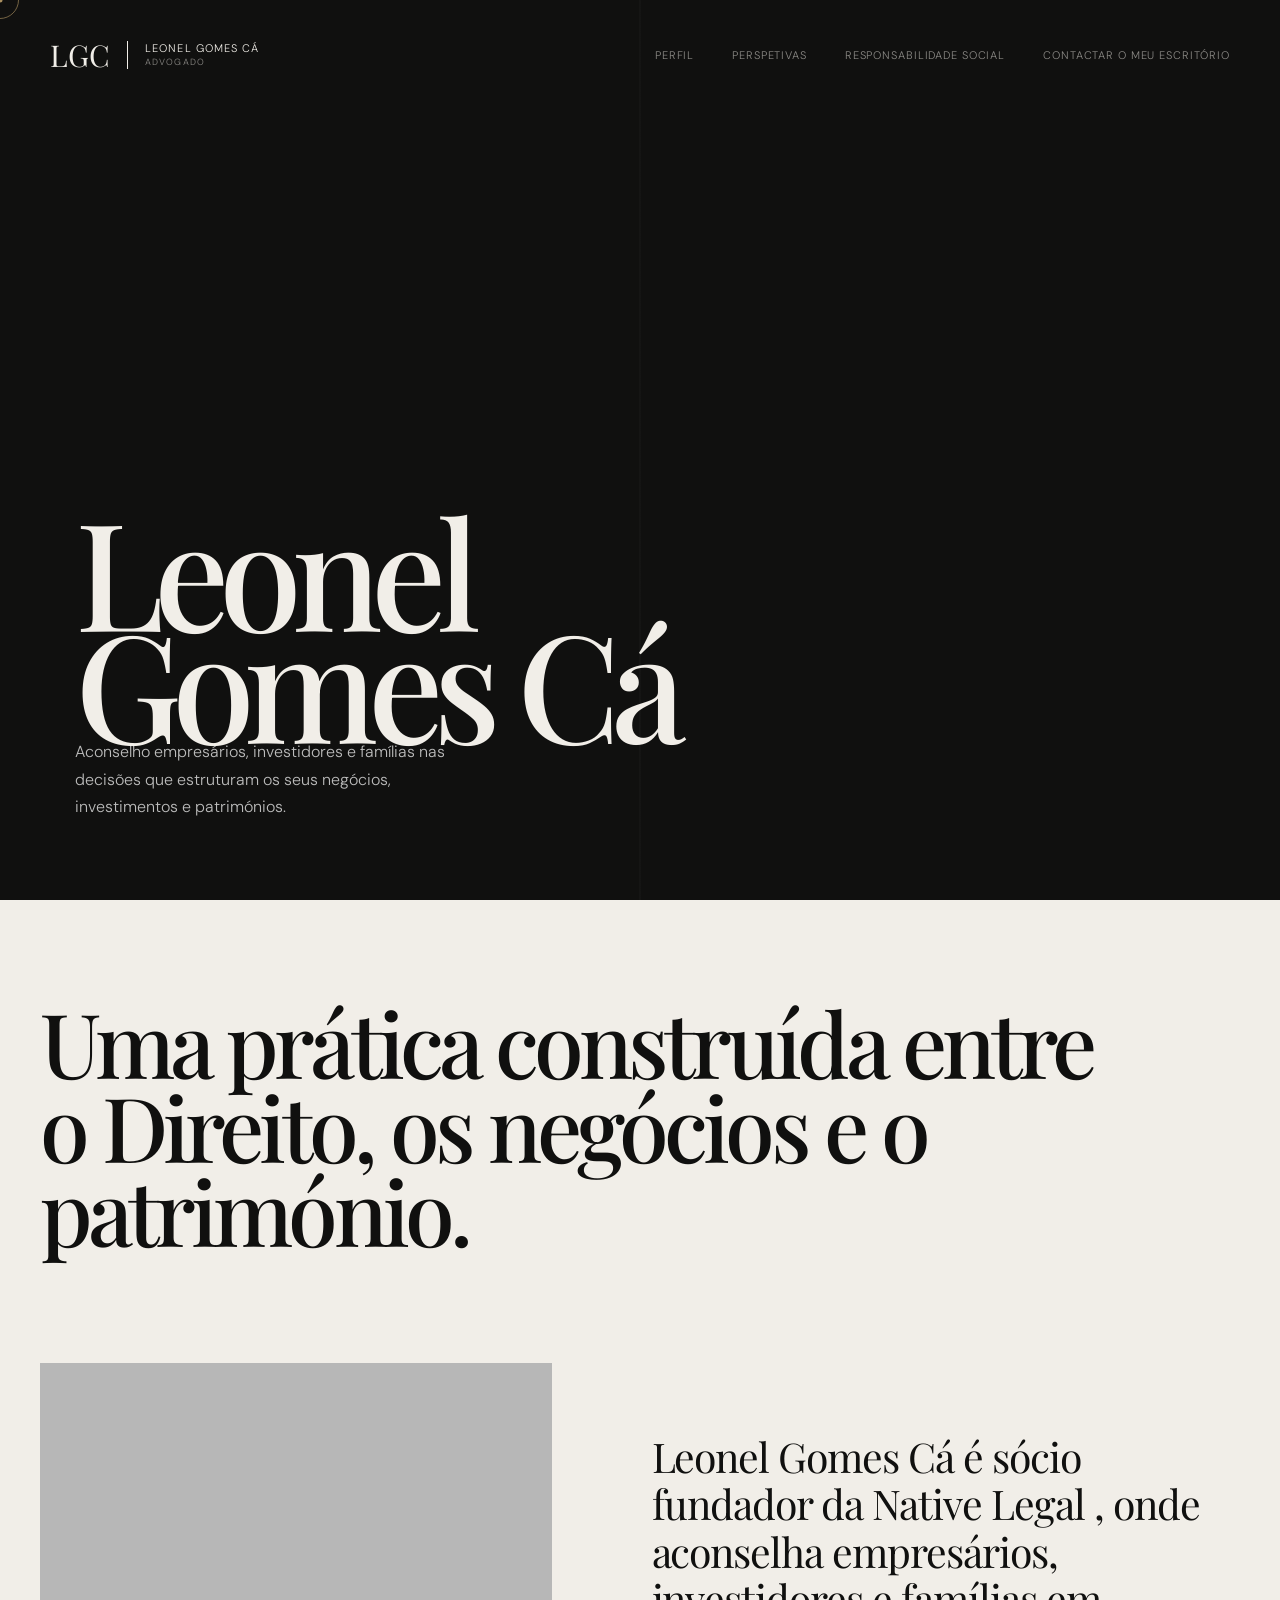
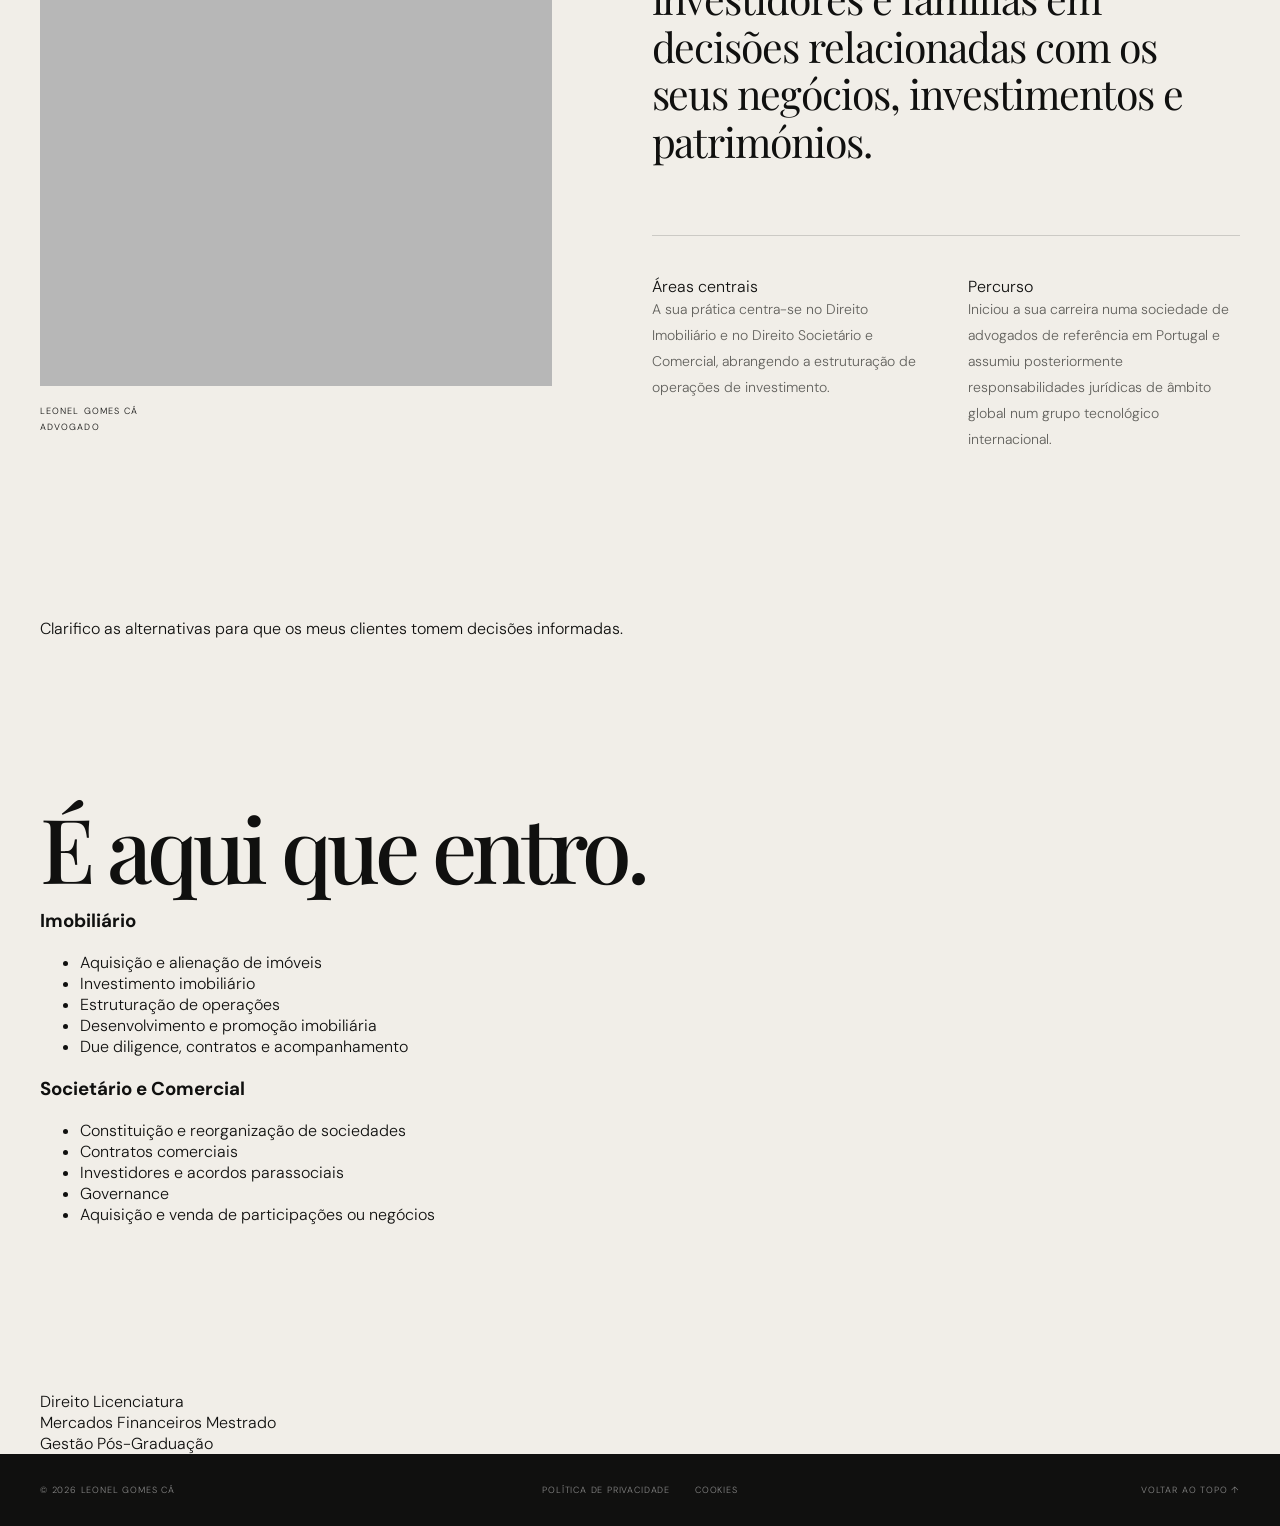
==== commit 657ce8f1: "Add files via upload" ====
--- a/index.html
+++ b/index.html
@@ -9,17 +9,16 @@
 
     <meta
         name="description"
-        content="Leonel Gomes Cá — Advogado. Assessoria jurídica estratégica, rigorosa e orientada para a resolução de questões complexas."
+        content="Leonel Gomes Cá — aconselhamento jurídico a empresários, investidores e famílias em matérias de negócio, investimento e património."
     >
 
     <meta name="theme-color" content="#10100f">
 
-    <!-- Google Fonts -->
     <link rel="preconnect" href="https://fonts.googleapis.com">
     <link rel="preconnect" href="https://fonts.gstatic.com" crossorigin>
 
     <link
-        href="https://fonts.googleapis.com/css2?family=DM+Sans:wght@300;400;500;600&family=Playfair+Display:ital,wght@0,500;0,600;1,500&display=swap"
+        href="https://fonts.googleapis.com/css2?family=DM+Sans:wght@300;400;500;600&family=Playfair+Display:wght@500;600&display=swap"
         rel="stylesheet"
     >
 
@@ -28,10 +27,7 @@
 
 <body>
 
-    <!-- ======================================================
-         PRELOADER
-    ======================================================= -->
-
+    <!-- PRELOADER -->
     <div class="preloader" id="preloader">
         <div class="preloader__mark">LGC</div>
 
@@ -41,35 +37,48 @@
     </div>
 
 
-    <!-- ======================================================
-         CURSOR
-    ======================================================= -->
-
+    <!-- CURSOR -->
     <div class="cursor-dot"></div>
     <div class="cursor-ring"></div>
 
 
-    <!-- ======================================================
-         HEADER
-    ======================================================= -->
-
+    <!-- HEADER -->
     <header class="header" id="header">
 
-        <a href="#inicio" class="logo" aria-label="Página inicial">
-            <span class="logo__letters">LGC</span>
+        <a href="index.html#inicio" class="logo" aria-label="Página inicial">
+
+            <span class="logo__letters">
+                LGC
+            </span>
 
             <span class="logo__text">
                 Leonel Gomes Cá
                 <small>Advogado</small>
             </span>
+
         </a>
 
-        <nav class="desktop-nav">
-            <a href="#perfil">Perfil</a>
-            <a href="#areas">Áreas de Prática</a>
-            <a href="#percurso">Percurso</a>
-            <a href="#contactos">Contactos</a>
+
+        <nav class="desktop-nav" aria-label="Navegação principal">
+
+            <a href="index.html#perfil">
+                Perfil
+            </a>
+
+            <a href="perspetivas.html">
+                Perspetivas
+            </a>
+
+            <a href="responsabilidade-social.html">
+                Responsabilidade Social
+            </a>
+
+            <a href="contactos.html">
+                Contactar o meu escritório
+            </a>
+
         </nav>
+
 
         <button
             class="menu-button"
@@ -84,10 +93,7 @@
     </header>
 
 
-    <!-- ======================================================
-         MOBILE MENU
-    ======================================================= -->
-
+    <!-- MOBILE MENU -->
     <div class="mobile-menu" id="mobileMenu">
 
         <div class="mobile-menu__inner">
@@ -96,36 +102,42 @@
                 Navegação
             </span>
 
+
             <nav>
-                <a href="#inicio">
-                    <span>01</span>
+
+                <a href="index.html#inicio">
                     Início
                 </a>
 
-                <a href="#perfil">
-                    <span>02</span>
+                <a href="index.html#perfil">
                     Perfil
                 </a>
 
-                <a href="#areas">
-                    <span>03</span>
-                    Áreas de Prática
-                </a>
-
-                <a href="#percurso">
-                    <span>04</span>
-                    Percurso
-                </a>
-
-                <a href="#contactos">
-                    <span>05</span>
-                    Contactos
-                </a>
+                <a href="perspetivas.html">
+                    Perspetivas
+                </a>
+
+                <a href="responsabilidade-social.html">
+                    Responsabilidade Social
+                </a>
+
+                <a href="contactos.html">
+                    Contactar o meu escritório
+                </a>
+
             </nav>
 
+
             <div class="mobile-menu__footer">
-                <span>Leonel Gomes Cá</span>
-                <span>Advogado</span>
+
+                <span>
+                    Leonel Gomes Cá
+                </span>
+
+                <span>
+                    Advogado
+                </span>
+
             </div>
 
         </div>
@@ -137,58 +149,40 @@
 
 
         <!-- ==================================================
-             HERO
+             ABERTURA
         =================================================== -->
 
         <section class="hero" id="inicio">
 
             <div class="hero__background"></div>
 
-            <div class="hero__vertical">
-                ADVOCACIA · ESTRATÉGIA · RIGOR
-            </div>
 
             <div class="hero__content">
 
-                <div class="hero__eyebrow reveal">
-                    <span></span>
-                    Advocacia independente
-                </div>
-
-                <h1 class="hero__title">
-                    <span class="reveal-text">Leonel</span>
-                    <span class="reveal-text italic">Gomes Cá</span>
+                <h1
+                    class="hero__title"
+                    aria-label="Leonel Gomes Cá"
+                >
+
+                    <span class="reveal-text">
+                        Leonel
+                    </span>
+
+                    <span class="reveal-text hero__title-gold">
+                        Gomes Cá
+                    </span>
+
                 </h1>
 
-                <div class="hero__bottom">
-
-                    <p class="hero__description reveal">
-                        Assessoria jurídica com uma abordagem
-                        rigorosa, estratégica e próxima,
-                        orientada para a resolução de questões
-                        juridicamente complexas.
-                    </p>
-
-                    <a href="#perfil" class="round-button magnetic reveal">
-                        <span>Explorar</span>
-
-                        <svg viewBox="0 0 24 24">
-                            <path d="M12 5v14M6 13l6 6 6-6"/>
-                        </svg>
-                    </a>
-
-                </div>
-
-            </div>
-
-            <div class="hero__monogram">
-                <span>L</span>
-                <span>G</span>
-                <span>C</span>
-            </div>
-
-            <div class="hero__number">
-                01
+
+                <p class="hero__description reveal">
+
+                    Aconselho empresários, investidores e famílias
+                    nas decisões que estruturam os seus negócios,
+                    investimentos e patrimónios.
+
+                </p>
+
             </div>
 
         </section>
@@ -196,123 +190,124 @@
 
 
         <!-- ==================================================
-             INTRO
+             PERFIL
         =================================================== -->
 
-        <section class="intro section">
+        <section class="profile section" id="perfil">
 
             <div class="container">
 
-                <div class="section-index reveal">
-                    <span>01</span>
-                    <span>Perspetiva</span>
-                </div>
-
-                <div class="intro__grid">
-
-                    <div></div>
-
-                    <div class="intro__statement reveal">
-
-                        <p>
-                            O Direito exige mais do que
-                            <em>conhecimento.</em>
-                        </p>
-
-                        <p>
-                            Exige visão, método
-                            e capacidade de antecipação.
-                        </p>
-
-                    </div>
-
-                </div>
-
-            </div>
-
-        </section>
-
-
-
-        <!-- ==================================================
-             PROFILE
-        =================================================== -->
-
-        <section class="profile section" id="perfil">
-
-            <div class="container">
-
-                <div class="section-index reveal">
-                    <span>02</span>
-                    <span>Perfil</span>
-                </div>
-
 
                 <div class="profile__header">
 
                     <h2 class="display-title reveal">
-                        Uma abordagem
-                        <span>jurídica e estratégica.</span>
+
+                        Uma prática construída entre o Direito,
+                        os negócios e o património.
+
                     </h2>
 
                 </div>
 
 
+
                 <div class="profile__grid">
 
+
+                    <!-- FOTO -->
+
                     <div class="profile__image reveal">
 
                         <div class="profile__image-inner"></div>
 
                         <span class="image-caption">
+
                             Leonel Gomes Cá
                             <br>
                             Advogado
+
                         </span>
 
                     </div>
 
 
+
+                    <!-- CONTEÚDO -->
+
                     <div class="profile__content">
 
+
                         <div class="profile__lead reveal">
 
                             <p>
-                                Leonel Gomes Cá desenvolve a sua atividade
-                                jurídica com especial enfoque na compreensão
-                                aprofundada dos desafios dos seus clientes,
-                                conjugando rigor técnico com uma visão prática
-                                e orientada para resultados.
+
+                                Leonel Gomes Cá é sócio fundador da
+
+                                <a
+                                    class="text-link"
+                                    href="https://nativelegal.pt"
+                                    target="_blank"
+                                    rel="noopener noreferrer"
+                                >
+                                    Native Legal
+                                </a>,
+
+                                onde aconselha empresários,
+                                investidores e famílias em decisões
+                                relacionadas com os seus negócios,
+                                investimentos e patrimónios.
+
                             </p>
 
                         </div>
 
 
+
                         <div class="profile__columns reveal">
 
-                            <p>
-                                A sua abordagem assenta na análise criteriosa
-                                de cada situação, na identificação dos riscos
-                                relevantes e no desenvolvimento de soluções
-                                jurídicas ajustadas aos objetivos concretos
-                                de cada cliente.
-                            </p>
-
-                            <p>
-                                A atividade profissional compreende assessoria
-                                preventiva, negociação, acompanhamento
-                                contratual e representação em matérias
-                                contenciosas, tanto para particulares como
-                                para empresas e instituições.
-                            </p>
+
+                            <div>
+
+                                <span class="profile__label">
+                                    Áreas centrais
+                                </span>
+
+                                <p>
+
+                                    A sua prática centra-se no Direito
+                                    Imobiliário e no Direito Societário
+                                    e Comercial, abrangendo a
+                                    estruturação de operações de
+                                    investimento.
+
+                                </p>
+
+                            </div>
+
+
+
+                            <div>
+
+                                <span class="profile__label">
+                                    Percurso
+                                </span>
+
+                                <p>
+
+                                    Iniciou a sua carreira numa sociedade
+                                    de advogados de referência em Portugal
+                                    e assumiu posteriormente
+                                    responsabilidades jurídicas de âmbito
+                                    global num grupo tecnológico
+                                    internacional.
+
+                                </p>
+
+                            </div>
+
 
                         </div>
 
-
-                        <div class="profile__signature reveal">
-                            LGC
-                        </div>
-
                     </div>
 
                 </div>
@@ -324,29 +319,22 @@
 
 
         <!-- ==================================================
-             QUOTE
+             TRANSIÇÃO
         =================================================== -->
 
-        <section class="quote-section">
-
-            <div class="quote-section__background"></div>
+        <section
+            class="statement-section"
+            aria-label="Forma de aconselhar"
+        >
 
             <div class="container">
 
-                <blockquote class="reveal">
-
-                    <span class="quote-mark">“</span>
-
-                    <p>
-                        Cada questão jurídica deve ser
-                        compreendida antes de ser respondida.
-                    </p>
-
-                    <footer>
-                        Rigor. Estratégia. Confiança.
-                    </footer>
-
-                </blockquote>
+                <p class="statement-section__text reveal">
+
+                    Clarifico as alternativas para que os meus
+                    clientes tomem decisões informadas.
+
+                </p>
 
             </div>
 
@@ -355,188 +343,100 @@
 
 
         <!-- ==================================================
-             AREAS
+             ÁREAS
         =================================================== -->
 
         <section class="practice section" id="areas">
 
             <div class="container">
 
-                <div class="section-index reveal">
-                    <span>03</span>
-                    <span>Áreas de prática</span>
-                </div>
-
-
-                <div class="practice__intro">
+
+                <div class="practice__header">
 
                     <h2 class="display-title reveal">
-                        Conhecimento aplicado
-                        <span>a contextos complexos.</span>
+                        É aqui que entro.
                     </h2>
 
-                    <p class="reveal">
-                        Intervenção jurídica estruturada e personalizada,
-                        desenvolvida de acordo com as necessidades
-                        concretas de cada cliente e operação.
-                    </p>
-
-                </div>
-
-
-                <div class="practice-list">
-
-
-                    <!-- AREA 01 -->
-
-                    <article class="practice-item">
-
-                        <div class="practice-item__number">
-                            01
-                        </div>
-
-                        <div class="practice-item__content">
-
-                            <h3>
-                                Direito Societário
-                                <br>
-                                & Comercial
-                            </h3>
-
-                            <p>
-                                Assessoria a empresas, investidores e
-                                empreendedores em matérias societárias,
-                                comerciais e contratuais.
-                            </p>
-
-                            <ul>
-                                <li>Constituição e reorganização societária</li>
-                                <li>Acordos parassociais</li>
-                                <li>Contratos comerciais</li>
-                                <li>Corporate governance</li>
-                            </ul>
-
-                        </div>
-
-                        <div class="practice-item__media media-corporate"></div>
+                </div>
+
+
+
+                <div class="practice-cards">
+
+
+                    <!-- IMOBILIÁRIO -->
+
+                    <article class="practice-card reveal">
+
+                        <h3>
+                            Imobiliário
+                        </h3>
+
+
+                        <ul>
+
+                            <li>
+                                Aquisição e alienação de imóveis
+                            </li>
+
+                            <li>
+                                Investimento imobiliário
+                            </li>
+
+                            <li>
+                                Estruturação de operações
+                            </li>
+
+                            <li>
+                                Desenvolvimento e promoção imobiliária
+                            </li>
+
+                            <li>
+                                Due diligence, contratos e acompanhamento
+                            </li>
+
+                        </ul>
 
                     </article>
 
 
 
-                    <!-- AREA 02 -->
-
-                    <article class="practice-item">
-
-                        <div class="practice-item__number">
-                            02
-                        </div>
-
-                        <div class="practice-item__content">
-
-                            <h3>
-                                Contencioso
-                                <br>
-                                & Arbitragem
-                            </h3>
-
-                            <p>
-                                Representação e aconselhamento em litígios
-                                complexos, privilegiando uma estratégia
-                                processual consistente e orientada para
-                                resultados.
-                            </p>
-
-                            <ul>
-                                <li>Contencioso civil</li>
-                                <li>Litígios comerciais</li>
-                                <li>Negociação pré-contenciosa</li>
-                                <li>Arbitragem</li>
-                            </ul>
-
-                        </div>
-
-                        <div class="practice-item__media media-litigation"></div>
+                    <!-- SOCIETÁRIO -->
+
+                    <article class="practice-card reveal">
+
+                        <h3>
+                            Societário e Comercial
+                        </h3>
+
+
+                        <ul>
+
+                            <li>
+                                Constituição e reorganização de sociedades
+                            </li>
+
+                            <li>
+                                Contratos comerciais
+                            </li>
+
+                            <li>
+                                Investidores e acordos parassociais
+                            </li>
+
+                            <li>
+                                Governance
+                            </li>
+
+                            <li>
+                                Aquisição e venda de participações ou negócios
+                            </li>
+
+                        </ul>
 
                     </article>
 
 
-
-                    <!-- AREA 03 -->
-
-                    <article class="practice-item">
-
-                        <div class="practice-item__number">
-                            03
-                        </div>
-
-                        <div class="practice-item__content">
-
-                            <h3>
-                                Contratos
-                                <br>
-                                & Investimento
-                            </h3>
-
-                            <p>
-                                Estruturação e acompanhamento de operações,
-                                contratos e projetos de investimento em
-                                ambiente nacional e internacional.
-                            </p>
-
-                            <ul>
-                                <li>Negociação contratual</li>
-                                <li>Due diligence jurídica</li>
-                                <li>Investimento privado</li>
-                                <li>Estruturação de operações</li>
-                            </ul>
-
-                        </div>
-
-                        <div class="practice-item__media media-investment"></div>
-
-                    </article>
-
-
-
-                    <!-- AREA 04 -->
-
-                    <article class="practice-item">
-
-                        <div class="practice-item__number">
-                            04
-                        </div>
-
-                        <div class="practice-item__content">
-
-                            <h3>
-                                Assessoria
-                                <br>
-                                Jurídica
-                            </h3>
-
-                            <p>
-                                Acompanhamento jurídico permanente de
-                                particulares, empresas e organizações,
-                                permitindo identificar riscos antes de
-                                estes se transformarem em litígios.
-                            </p>
-
-                            <ul>
-                                <li>Aconselhamento estratégico</li>
-                                <li>Análise jurídica</li>
-                                <li>Compliance</li>
-                                <li>Prevenção de risco</li>
-                            </ul>
-
-                        </div>
-
-                        <div class="practice-item__symbol">
-                            §
-                        </div>
-
-                    </article>
-
                 </div>
 
             </div>
@@ -546,593 +446,68 @@
 
 
         <!-- ==================================================
-             NUMBERS
+             FORMAÇÃO
         =================================================== -->
 
-        <section class="numbers">
-
-            <div class="container numbers__grid">
-
-                <div class="number-card reveal">
-
-                    <span class="number-card__value">
-                        360°
-                    </span>
-
-                    <span class="number-card__label">
-                        Visão jurídica integrada
-                    </span>
-
-                </div>
-
-
-                <div class="number-card reveal">
-
-                    <span class="number-card__value">
-                        01
-                    </span>
-
-                    <span class="number-card__label">
-                        Relação direta com o cliente
-                    </span>
-
-                </div>
-
-
-                <div class="number-card reveal">
-
-                    <span class="number-card__value">
-                        +
-                    </span>
-
-                    <span class="number-card__label">
-                        Perspetiva internacional
-                    </span>
-
-                </div>
+        <section
+            class="education-strip"
+            aria-label="Formação académica"
+        >
+
+            <div class="container education-strip__grid">
+
+
+                <div class="education-card reveal">
+
+                    <span class="education-card__field">
+                        Direito
+                    </span>
+
+                    <span class="education-card__degree">
+                        Licenciatura
+                    </span>
+
+                </div>
+
+
+
+                <div class="education-card reveal">
+
+                    <span class="education-card__field">
+                        Mercados Financeiros
+                    </span>
+
+                    <span class="education-card__degree">
+                        Mestrado
+                    </span>
+
+                </div>
+
+
+
+                <div class="education-card reveal">
+
+                    <span class="education-card__field">
+                        Gestão
+                    </span>
+
+                    <span class="education-card__degree">
+                        Pós-Graduação
+                    </span>
+
+                </div>
+
 
             </div>
 
         </section>
 
 
-
-        <!-- ==================================================
-             EXPERIENCE
-        =================================================== -->
-
-        <section class="experience section" id="percurso">
-
-            <div class="container">
-
-                <div class="section-index reveal">
-                    <span>04</span>
-                    <span>Percurso</span>
-                </div>
-
-
-                <div class="experience__grid">
-
-
-                    <div class="experience__sticky">
-
-                        <h2 class="display-title reveal">
-                            Percurso
-                            <span>profissional.</span>
-                        </h2>
-
-                        <p class="reveal">
-                            Uma síntese representativa de formação,
-                            experiência e desenvolvimento profissional.
-                        </p>
-
-                    </div>
-
-
-
-                    <div class="timeline">
-
-
-                        <div class="timeline-item reveal">
-
-                            <span class="timeline-item__year">
-                                Atual
-                            </span>
-
-                            <div>
-
-                                <h3>
-                                    Prática Jurídica Independente
-                                </h3>
-
-                                <span class="timeline-item__location">
-                                    Advocacia
-                                </span>
-
-                                <p>
-                                    Assessoria jurídica a particulares,
-                                    empresas e investidores em matérias
-                                    de natureza comercial, societária,
-                                    contratual e contenciosa.
-                                </p>
-
-                            </div>
-
-                        </div>
-
-
-
-                        <div class="timeline-item reveal">
-
-                            <span class="timeline-item__year">
-                                Experiência
-                            </span>
-
-                            <div>
-
-                                <h3>
-                                    Assessoria empresarial
-                                </h3>
-
-                                <span class="timeline-item__location">
-                                    Direito Comercial
-                                </span>
-
-                                <p>
-                                    Acompanhamento jurídico de operações
-                                    empresariais, negociação contratual,
-                                    governance e desenvolvimento de
-                                    projetos de investimento.
-                                </p>
-
-                            </div>
-
-                        </div>
-
-
-
-                        <div class="timeline-item reveal">
-
-                            <span class="timeline-item__year">
-                                Formação
-                            </span>
-
-                            <div>
-
-                                <h3>
-                                    Licenciatura em Direito
-                                </h3>
-
-                                <span class="timeline-item__location">
-                                    Universidade / Faculdade
-                                </span>
-
-                                <p>
-                                    Informação académica a substituir
-                                    posteriormente pelos dados curriculares
-                                    reais.
-                                </p>
-
-                            </div>
-
-                        </div>
-
-
-
-                        <div class="timeline-item reveal">
-
-                            <span class="timeline-item__year">
-                                Especialização
-                            </span>
-
-                            <div>
-
-                                <h3>
-                                    Formação complementar
-                                </h3>
-
-                                <span class="timeline-item__location">
-                                    Direito & Gestão
-                                </span>
-
-                                <p>
-                                    Formação complementar e participação
-                                    regular em seminários, conferências e
-                                    programas de atualização jurídica.
-                                </p>
-
-                            </div>
-
-                        </div>
-
-
-                    </div>
-
-                </div>
-
-            </div>
-
-        </section>
-
-
-
-        <!-- ==================================================
-             CREDENTIALS
-        =================================================== -->
-
-        <section class="credentials section">
-
-            <div class="container">
-
-                <div class="section-index reveal">
-                    <span>05</span>
-                    <span>Competências</span>
-                </div>
-
-
-                <div class="credentials__grid">
-
-
-                    <div class="credential reveal">
-
-                        <span class="credential__index">
-                            A
-                        </span>
-
-                        <h3>Formação</h3>
-
-                        <p>
-                            Licenciatura em Direito
-                            <br>
-                            Formação jurídica complementar
-                        </p>
-
-                    </div>
-
-
-                    <div class="credential reveal">
-
-                        <span class="credential__index">
-                            B
-                        </span>
-
-                        <h3>Idiomas</h3>
-
-                        <p>
-                            Português
-                            <br>
-                            Inglês
-                            <br>
-                            Outros idiomas
-                        </p>
-
-                    </div>
-
-
-                    <div class="credential reveal">
-
-                        <span class="credential__index">
-                            C
-                        </span>
-
-                        <h3>Atuação</h3>
-
-                        <p>
-                            Portugal
-                            <br>
-                            Cooperação internacional
-                            <br>
-                            Operações transfronteiriças
-                        </p>
-
-                    </div>
-
-
-                    <div class="credential reveal">
-
-                        <span class="credential__index">
-                            D
-                        </span>
-
-                        <h3>Associações</h3>
-
-                        <p>
-                            Inscrições profissionais
-                            <br>
-                            Associações jurídicas
-                            <br>
-                            Redes profissionais
-                        </p>
-
-                    </div>
-
-
-                </div>
-
-            </div>
-
-        </section>
-
-
-
-        <!-- ==================================================
-             APPROACH
-        =================================================== -->
-
-        <section class="approach">
-
-            <div class="approach__left">
-
-                <div class="approach__monogram">
-                    LGC
-                </div>
-
-            </div>
-
-
-            <div class="approach__right">
-
-                <span class="eyebrow reveal">
-                    Forma de trabalhar
-                </span>
-
-                <h2 class="reveal">
-                    O Direito não deve
-                    complicar decisões.
-                    <em>Deve clarificá-las.</em>
-                </h2>
-
-                <div class="approach__principles">
-
-                    <div class="principle reveal">
-                        <span>01</span>
-
-                        <div>
-                            <h3>Compreender</h3>
-
-                            <p>
-                                Analisar em profundidade os factos,
-                                os interesses envolvidos e o contexto
-                                jurídico.
-                            </p>
-                        </div>
-                    </div>
-
-
-                    <div class="principle reveal">
-                        <span>02</span>
-
-                        <div>
-                            <h3>Antecipar</h3>
-
-                            <p>
-                                Identificar riscos, consequências e
-                                cenários antes da tomada de decisão.
-                            </p>
-                        </div>
-                    </div>
-
-
-                    <div class="principle reveal">
-                        <span>03</span>
-
-                        <div>
-                            <h3>Resolver</h3>
-
-                            <p>
-                                Desenvolver uma solução juridicamente
-                                consistente e operacionalmente eficaz.
-                            </p>
-                        </div>
-                    </div>
-
-                </div>
-
-            </div>
-
-        </section>
-
-
-
-        <!-- ==================================================
-             CONTACT
-        =================================================== -->
-
-        <section class="contact" id="contactos">
-
-            <div class="container">
-
-
-                <div class="contact__top">
-
-                    <span class="contact__eyebrow reveal">
-                        Contactos
-                    </span>
-
-                    <h2 class="contact__title reveal">
-
-                        Uma questão
-                        <span>para analisar?</span>
-
-                    </h2>
-
-                </div>
-
-
-                <div class="contact__grid">
-
-
-                    <div class="contact__details reveal">
-
-                        <p>
-                            Para solicitar uma reunião ou apresentar
-                            uma questão jurídica, utilize os contactos
-                            abaixo ou envie uma mensagem.
-                        </p>
-
-
-                        <div class="contact-info">
-
-                            <div>
-                                <span>E-mail</span>
-
-                                <a href="mailto:email@dominio.pt">
-                                    email@dominio.pt
-                                </a>
-                            </div>
-
-
-                            <div>
-                                <span>Telefone</span>
-
-                                <a href="tel:+351000000000">
-                                    +351 000 000 000
-                                </a>
-                            </div>
-
-
-                            <div>
-                                <span>Localização</span>
-
-                                <p>
-                                    Portugal
-                                </p>
-                            </div>
-
-                        </div>
-
-                    </div>
-
-
-
-                    <form class="contact-form reveal" id="contactForm">
-
-
-                        <div class="form-group">
-
-                            <label for="name">
-                                Nome
-                            </label>
-
-                            <input
-                                id="name"
-                                name="name"
-                                type="text"
-                                autocomplete="name"
-                                required
-                            >
-
-                        </div>
-
-
-                        <div class="form-group">
-
-                            <label for="email">
-                                E-mail
-                            </label>
-
-                            <input
-                                id="email"
-                                name="email"
-                                type="email"
-                                autocomplete="email"
-                                required
-                            >
-
-                        </div>
-
-
-                        <div class="form-group">
-
-                            <label for="subject">
-                                Assunto
-                            </label>
-
-                            <input
-                                id="subject"
-                                name="subject"
-                                type="text"
-                                required
-                            >
-
-                        </div>
-
-
-                        <div class="form-group">
-
-                            <label for="message">
-                                Mensagem
-                            </label>
-
-                            <textarea
-                                id="message"
-                                name="message"
-                                rows="4"
-                                required
-                            ></textarea>
-
-                        </div>
-
-
-                        <button type="submit" class="submit-button magnetic">
-
-                            <span>
-                                Enviar mensagem
-                            </span>
-
-                            <svg viewBox="0 0 24 24">
-                                <path d="M5 12h14M13 6l6 6-6 6"/>
-                            </svg>
-
-                        </button>
-
-
-                        <div class="form-message" id="formMessage"></div>
-
-                    </form>
-
-
-                </div>
-
-
-                <div class="contact__bottom">
-
-                    <div class="contact__logo">
-                        <span>LGC</span>
-
-                        <small>
-                            Leonel Gomes Cá
-                            <br>
-                            Advogado
-                        </small>
-                    </div>
-
-
-                    <div class="contact__links">
-
-                        <a href="#">
-                            LinkedIn ↗
-                        </a>
-
-                        <a href="mailto:email@dominio.pt">
-                            E-mail ↗
-                        </a>
-
-                    </div>
-
-                </div>
-
-            </div>
-
-        </section>
-
     </main>
 
 
 
-    <!-- ======================================================
-         FOOTER
-    ======================================================= -->
+    <!-- FOOTER -->
 
     <footer class="footer">
 
@@ -1143,7 +518,9 @@
                 Leonel Gomes Cá
             </span>
 
+
             <div>
+
                 <a href="#">
                     Política de Privacidade
                 </a>
@@ -1151,7 +528,9 @@
                 <a href="#">
                     Cookies
                 </a>
-            </div>
+
+            </div>
+
 
             <a href="#inicio" class="back-to-top">
                 Voltar ao topo ↑
@@ -1162,8 +541,8 @@
     </footer>
 
 
-
     <script src="js/main.js"></script>
 
 </body>
+
 </html>
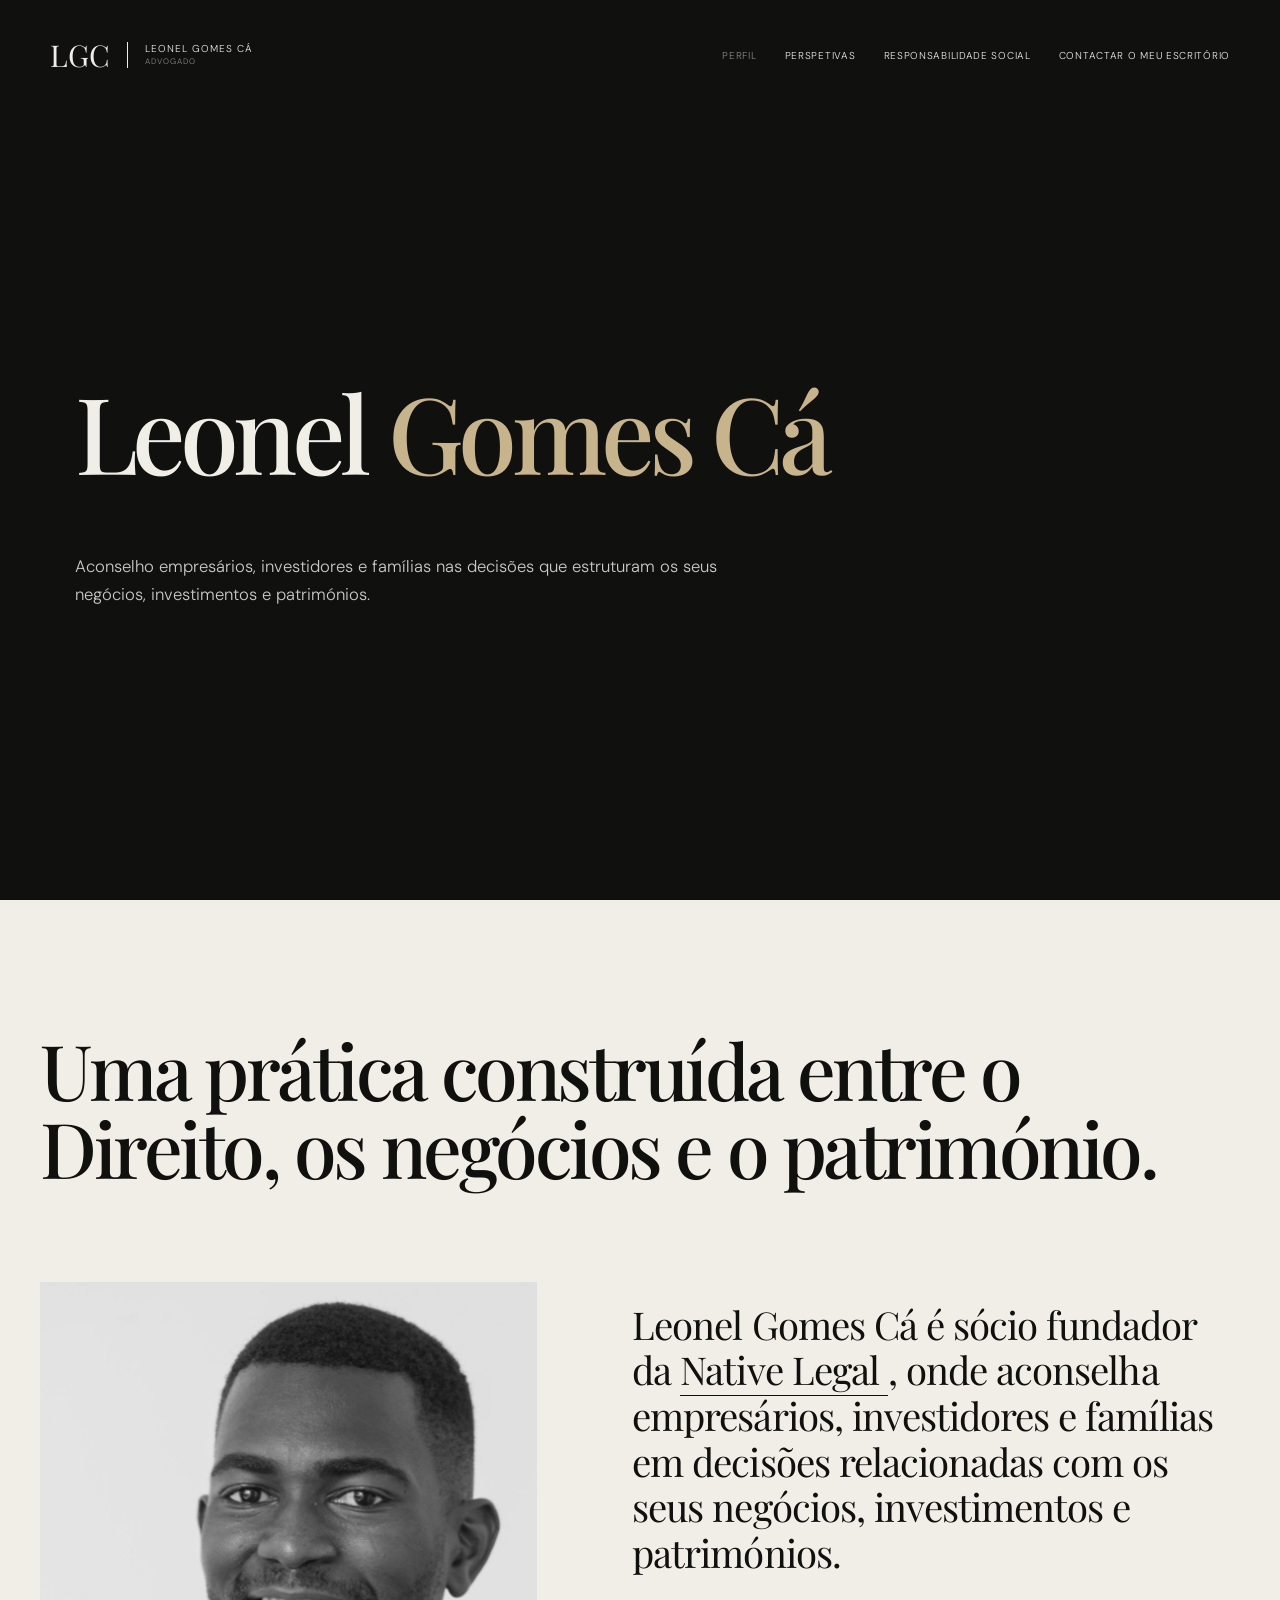
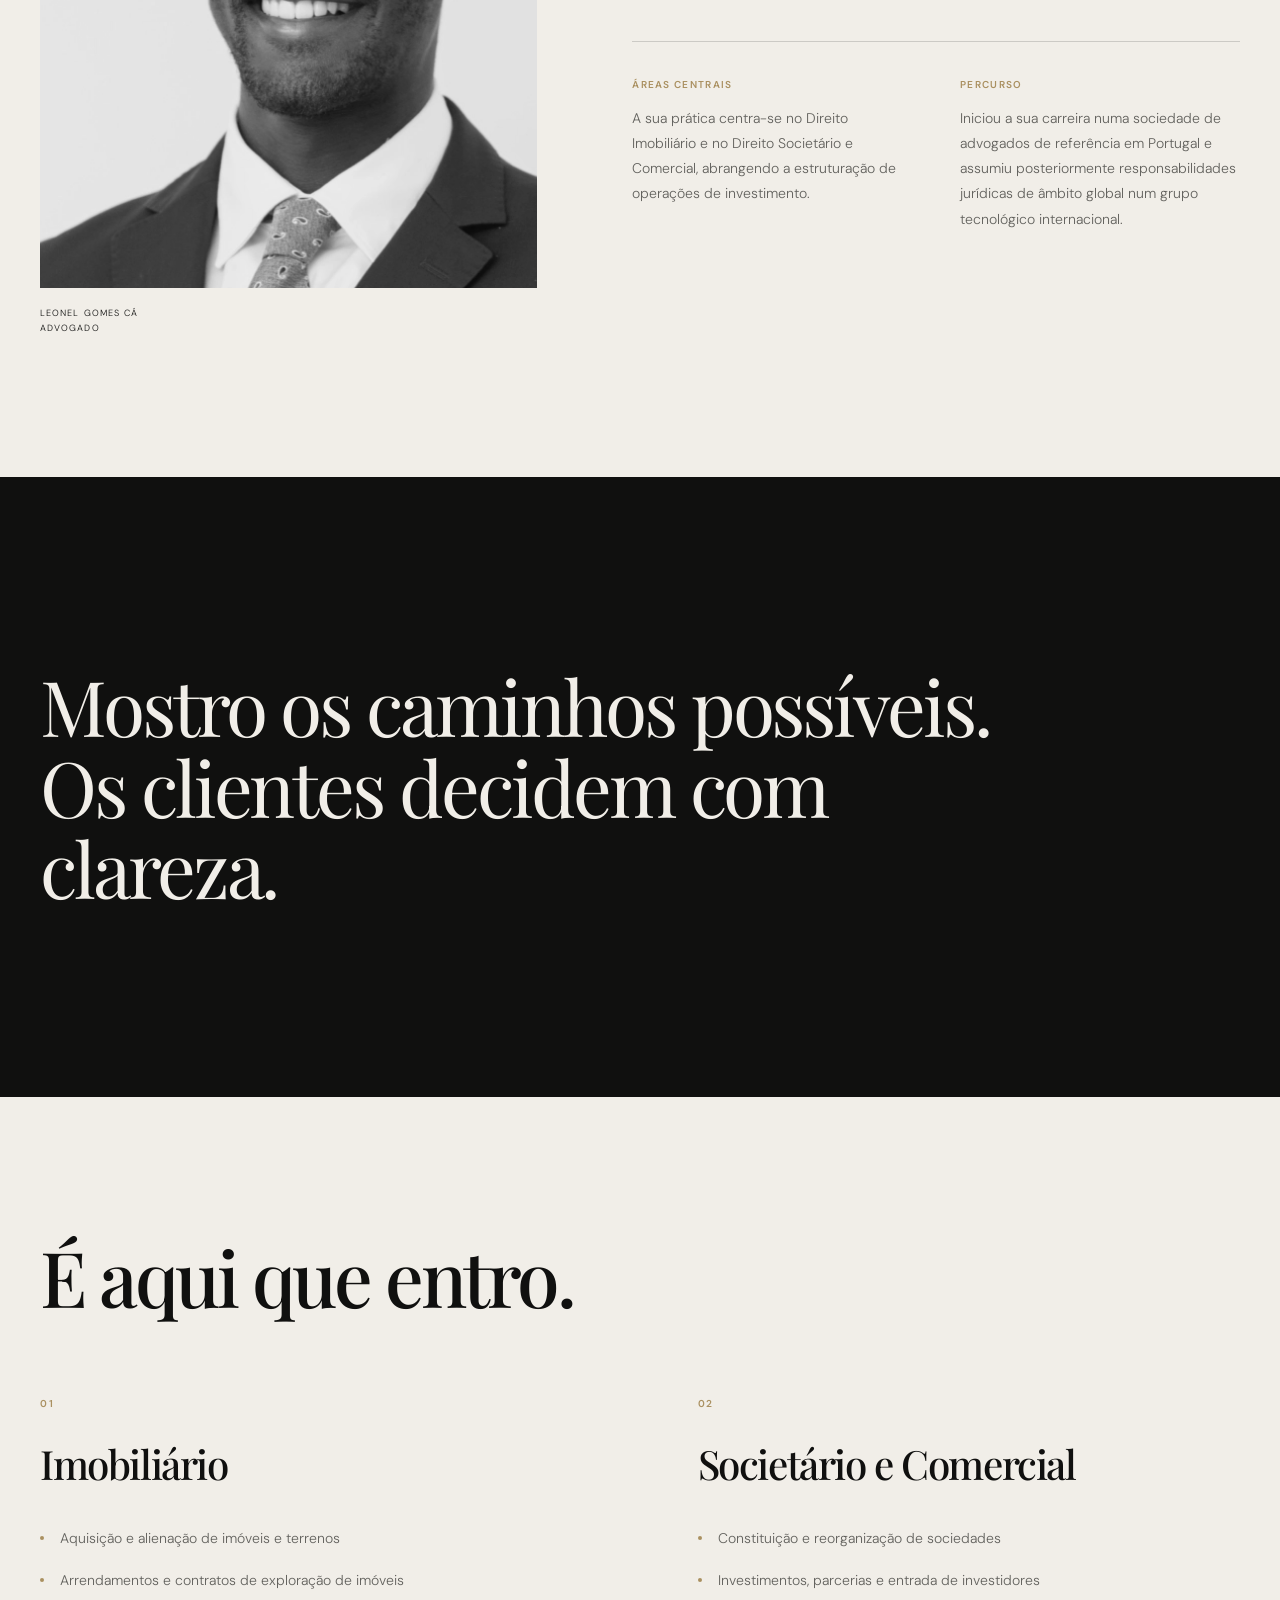
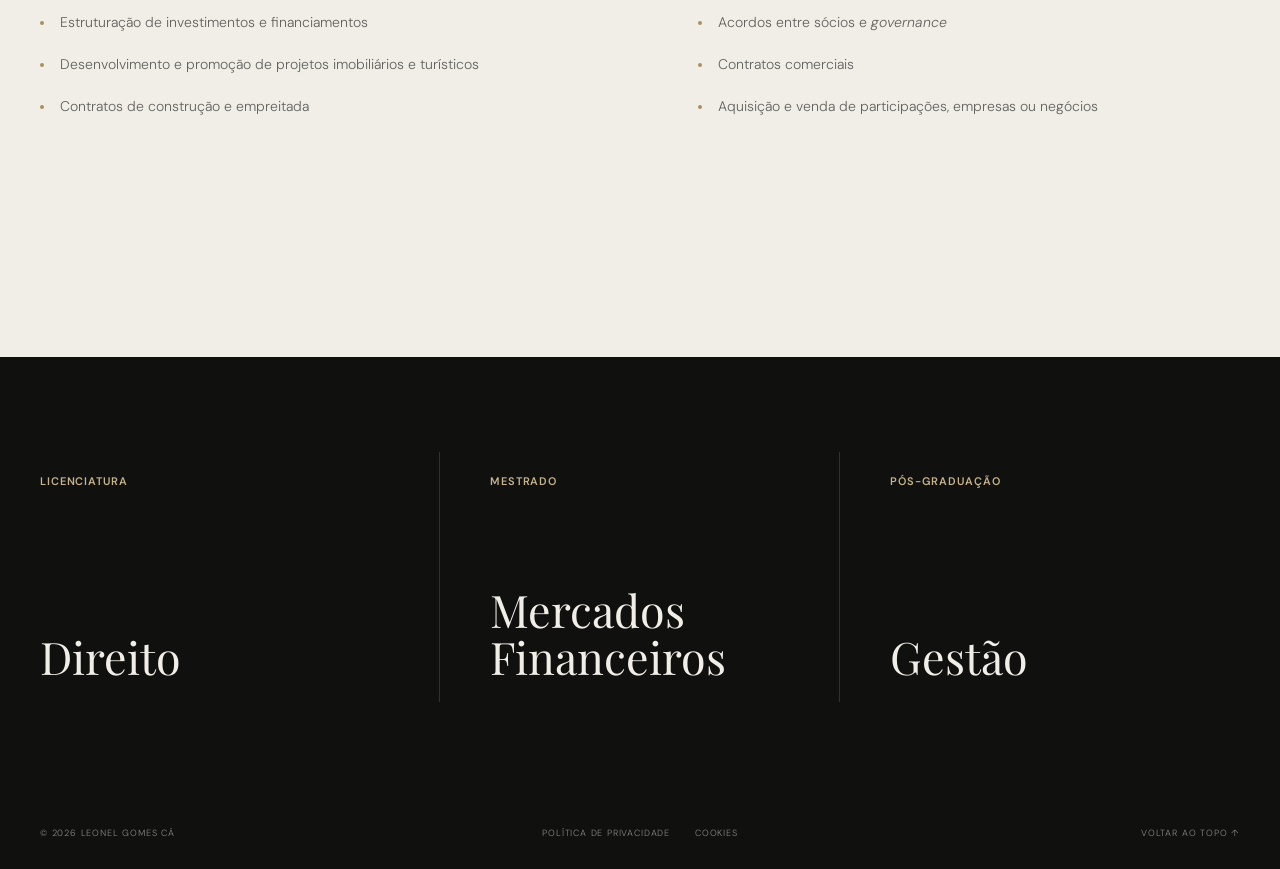
==== commit 147eb6bf: "Add files via upload" ====
--- a/index.html
+++ b/index.html
@@ -1,548 +1,539 @@
-<!DOCTYPE html>
-<html lang="pt-PT">
-
-<head>
-    <meta charset="UTF-8">
-    <meta name="viewport" content="width=device-width, initial-scale=1.0">
-
-    <title>Leonel Gomes Cá — Advogado</title>
-
-    <meta
-        name="description"
-        content="Leonel Gomes Cá — aconselhamento jurídico a empresários, investidores e famílias em matérias de negócio, investimento e património."
-    >
-
-    <meta name="theme-color" content="#10100f">
-
-    <link rel="preconnect" href="https://fonts.googleapis.com">
-    <link rel="preconnect" href="https://fonts.gstatic.com" crossorigin>
-
-    <link
-        href="https://fonts.googleapis.com/css2?family=DM+Sans:wght@300;400;500;600&family=Playfair+Display:wght@500;600&display=swap"
-        rel="stylesheet"
-    >
-
-    <link rel="stylesheet" href="css/style.css">
-</head>
-
-<body>
-
-    <!-- PRELOADER -->
-    <div class="preloader" id="preloader">
-        <div class="preloader__mark">LGC</div>
-
-        <div class="preloader__line">
-            <span></span>
-        </div>
-    </div>
-
-
-    <!-- CURSOR -->
-    <div class="cursor-dot"></div>
-    <div class="cursor-ring"></div>
-
-
-    <!-- HEADER -->
-    <header class="header" id="header">
-
-        <a href="index.html#inicio" class="logo" aria-label="Página inicial">
-
-            <span class="logo__letters">
-                LGC
-            </span>
-
-            <span class="logo__text">
-                Leonel Gomes Cá
-                <small>Advogado</small>
-            </span>
-
-        </a>
-
-
-        <nav class="desktop-nav" aria-label="Navegação principal">
-
-            <a href="index.html#perfil">
-                Perfil
-            </a>
-
-            <a href="perspetivas.html">
-                Perspetivas
-            </a>
-
-            <a href="responsabilidade-social.html">
-                Responsabilidade Social
-            </a>
-
-            <a href="contactos.html">
-                Contactar o meu escritório
-            </a>
-
-        </nav>
-
-
-        <button
-            class="menu-button"
-            id="menuButton"
-            aria-label="Abrir menu"
-            aria-expanded="false"
-        >
-            <span></span>
-            <span></span>
-        </button>
-
-    </header>
-
-
-    <!-- MOBILE MENU -->
-    <div class="mobile-menu" id="mobileMenu">
-
-        <div class="mobile-menu__inner">
-
-            <span class="mobile-menu__label">
-                Navegação
-            </span>
-
-
-            <nav>
-
-                <a href="index.html#inicio">
-                    Início
-                </a>
-
-                <a href="index.html#perfil">
-                    Perfil
-                </a>
-
-                <a href="perspetivas.html">
-                    Perspetivas
-                </a>
-
-                <a href="responsabilidade-social.html">
-                    Responsabilidade Social
-                </a>
-
-                <a href="contactos.html">
-                    Contactar o meu escritório
-                </a>
-
-            </nav>
-
-
-            <div class="mobile-menu__footer">
-
-                <span>
-                    Leonel Gomes Cá
-                </span>
-
-                <span>
-                    Advogado
-                </span>
-
-            </div>
-
-        </div>
-
-    </div>
-
-
-    <main>
-
-
-        <!-- ==================================================
-             ABERTURA
-        =================================================== -->
-
-        <section class="hero" id="inicio">
-
-            <div class="hero__background"></div>
-
-
-            <div class="hero__content">
-
-                <h1
-                    class="hero__title"
-                    aria-label="Leonel Gomes Cá"
-                >
-
-                    <span class="reveal-text">
-                        Leonel
-                    </span>
-
-                    <span class="reveal-text hero__title-gold">
-                        Gomes Cá
-                    </span>
-
-                </h1>
-
-
-                <p class="hero__description reveal">
-
-                    Aconselho empresários, investidores e famílias
-                    nas decisões que estruturam os seus negócios,
-                    investimentos e patrimónios.
-
-                </p>
-
-            </div>
-
-        </section>
-
-
-
-        <!-- ==================================================
-             PERFIL
-        =================================================== -->
-
-        <section class="profile section" id="perfil">
-
-            <div class="container">
-
-
-                <div class="profile__header">
-
-                    <h2 class="display-title reveal">
-
-                        Uma prática construída entre o Direito,
-                        os negócios e o património.
-
-                    </h2>
-
-                </div>
-
-
-
-                <div class="profile__grid">
-
-
-                    <!-- FOTO -->
-
-                    <div class="profile__image reveal">
-
-                        <div class="profile__image-inner"></div>
-
-                        <span class="image-caption">
-
-                            Leonel Gomes Cá
-                            <br>
-                            Advogado
-
-                        </span>
-
-                    </div>
-
-
-
-                    <!-- CONTEÚDO -->
-
-                    <div class="profile__content">
-
-
-                        <div class="profile__lead reveal">
-
-                            <p>
-
-                                Leonel Gomes Cá é sócio fundador da
-
-                                <a
-                                    class="text-link"
-                                    href="https://nativelegal.pt"
-                                    target="_blank"
-                                    rel="noopener noreferrer"
-                                >
-                                    Native Legal
-                                </a>,
-
-                                onde aconselha empresários,
-                                investidores e famílias em decisões
-                                relacionadas com os seus negócios,
-                                investimentos e patrimónios.
-
-                            </p>
-
-                        </div>
-
-
-
-                        <div class="profile__columns reveal">
-
-
-                            <div>
-
-                                <span class="profile__label">
-                                    Áreas centrais
-                                </span>
-
-                                <p>
-
-                                    A sua prática centra-se no Direito
-                                    Imobiliário e no Direito Societário
-                                    e Comercial, abrangendo a
-                                    estruturação de operações de
-                                    investimento.
-
-                                </p>
-
-                            </div>
-
-
-
-                            <div>
-
-                                <span class="profile__label">
-                                    Percurso
-                                </span>
-
-                                <p>
-
-                                    Iniciou a sua carreira numa sociedade
-                                    de advogados de referência em Portugal
-                                    e assumiu posteriormente
-                                    responsabilidades jurídicas de âmbito
-                                    global num grupo tecnológico
-                                    internacional.
-
-                                </p>
-
-                            </div>
-
-
-                        </div>
-
-                    </div>
-
-                </div>
-
-            </div>
-
-        </section>
-
-
-
-        <!-- ==================================================
-             TRANSIÇÃO
-        =================================================== -->
-
-        <section
-            class="statement-section"
-            aria-label="Forma de aconselhar"
-        >
-
-            <div class="container">
-
-                <p class="statement-section__text reveal">
-
-                    Clarifico as alternativas para que os meus
-                    clientes tomem decisões informadas.
-
-                </p>
-
-            </div>
-
-        </section>
-
-
-
-        <!-- ==================================================
-             ÁREAS
-        =================================================== -->
-
-        <section class="practice section" id="areas">
-
-            <div class="container">
-
-
-                <div class="practice__header">
-
-                    <h2 class="display-title reveal">
-                        É aqui que entro.
-                    </h2>
-
-                </div>
-
-
-
-                <div class="practice-cards">
-
-
-                    <!-- IMOBILIÁRIO -->
-
-                    <article class="practice-card reveal">
-
-                        <h3>
-                            Imobiliário
-                        </h3>
-
-
-                        <ul>
-
-                            <li>
-                                Aquisição e alienação de imóveis
-                            </li>
-
-                            <li>
-                                Investimento imobiliário
-                            </li>
-
-                            <li>
-                                Estruturação de operações
-                            </li>
-
-                            <li>
-                                Desenvolvimento e promoção imobiliária
-                            </li>
-
-                            <li>
-                                Due diligence, contratos e acompanhamento
-                            </li>
-
-                        </ul>
-
-                    </article>
-
-
-
-                    <!-- SOCIETÁRIO -->
-
-                    <article class="practice-card reveal">
-
-                        <h3>
-                            Societário e Comercial
-                        </h3>
-
-
-                        <ul>
-
-                            <li>
-                                Constituição e reorganização de sociedades
-                            </li>
-
-                            <li>
-                                Contratos comerciais
-                            </li>
-
-                            <li>
-                                Investidores e acordos parassociais
-                            </li>
-
-                            <li>
-                                Governance
-                            </li>
-
-                            <li>
-                                Aquisição e venda de participações ou negócios
-                            </li>
-
-                        </ul>
-
-                    </article>
-
-
-                </div>
-
-            </div>
-
-        </section>
-
-
-
-        <!-- ==================================================
-             FORMAÇÃO
-        =================================================== -->
-
-        <section
-            class="education-strip"
-            aria-label="Formação académica"
-        >
-
-            <div class="container education-strip__grid">
-
-
-                <div class="education-card reveal">
-
-                    <span class="education-card__field">
-                        Direito
-                    </span>
-
-                    <span class="education-card__degree">
-                        Licenciatura
-                    </span>
-
-                </div>
-
-
-
-                <div class="education-card reveal">
-
-                    <span class="education-card__field">
-                        Mercados Financeiros
-                    </span>
-
-                    <span class="education-card__degree">
-                        Mestrado
-                    </span>
-
-                </div>
-
-
-
-                <div class="education-card reveal">
-
-                    <span class="education-card__field">
-                        Gestão
-                    </span>
-
-                    <span class="education-card__degree">
-                        Pós-Graduação
-                    </span>
-
-                </div>
-
-
-            </div>
-
-        </section>
-
-
-    </main>
-
-
-
-    <!-- FOOTER -->
-
-    <footer class="footer">
-
-        <div class="container footer__inner">
-
-            <span>
-                © <span id="currentYear"></span>
-                Leonel Gomes Cá
-            </span>
-
-
-            <div>
-
-                <a href="#">
-                    Política de Privacidade
-                </a>
-
-                <a href="#">
-                    Cookies
-                </a>
-
-            </div>
-
-
-            <a href="#inicio" class="back-to-top">
-                Voltar ao topo ↑
-            </a>
-
-        </div>
-
-    </footer>
-
-
-    <script src="js/main.js"></script>
-
-</body>
-
+<!DOCTYPE html>
+<html lang="pt-PT">
+
+<head>
+    <meta charset="UTF-8">
+    <meta name="viewport" content="width=device-width, initial-scale=1.0">
+
+    <title>Leonel Gomes Cá — Advogado</title>
+
+    <meta
+        name="description"
+        content="Leonel Gomes Cá — aconselhamento jurídico a empresários, investidores e famílias em matérias de negócio, investimento e património."
+    >
+
+    <meta name="theme-color" content="#10100f">
+
+    <link rel="preconnect" href="https://fonts.googleapis.com">
+    <link rel="preconnect" href="https://fonts.gstatic.com" crossorigin>
+
+    <link
+        href="https://fonts.googleapis.com/css2?family=DM+Sans:wght@300;400;500;600&family=Playfair+Display:wght@500;600&display=swap"
+        rel="stylesheet"
+    >
+
+    <link rel="stylesheet" href="css/style.css">
+</head>
+
+<body>
+
+    <!-- PRELOADER -->
+    <div class="preloader" id="preloader">
+        <div class="preloader__mark">LGC</div>
+
+        <div class="preloader__line">
+            <span></span>
+        </div>
+    </div>
+    <!-- HEADER -->
+    <header class="header" id="header">
+
+        <a href="index.html#inicio" class="logo" aria-label="Página inicial">
+
+            <span class="logo__letters">
+                LGC
+            </span>
+
+            <span class="logo__text">
+                Leonel Gomes Cá
+                <small>Advogado</small>
+            </span>
+
+        </a>
+
+
+        <nav class="desktop-nav" aria-label="Navegação principal">
+
+            <a href="index.html#perfil">
+                Perfil
+            </a>
+
+            <a href="perspetivas.html">
+                Perspetivas
+            </a>
+
+            <a href="responsabilidade-social.html">
+                Responsabilidade Social
+            </a>
+
+            <a href="contactos.html">
+                Contactar o meu escritório
+            </a>
+
+        </nav>
+
+
+        <button
+            class="menu-button"
+            id="menuButton"
+            aria-label="Abrir menu"
+            aria-expanded="false"
+        >
+            <span></span>
+            <span></span>
+        </button>
+
+    </header>
+
+
+    <!-- MOBILE MENU -->
+    <div class="mobile-menu" id="mobileMenu">
+
+        <div class="mobile-menu__inner">
+
+            <span class="mobile-menu__label">
+                Navegação
+            </span>
+
+
+            <nav>
+
+                <a href="index.html#inicio">
+                    Início
+                </a>
+
+                <a href="index.html#perfil">
+                    Perfil
+                </a>
+
+                <a href="perspetivas.html">
+                    Perspetivas
+                </a>
+
+                <a href="responsabilidade-social.html">
+                    Responsabilidade Social
+                </a>
+
+                <a href="contactos.html">
+                    Contactar o meu escritório
+                </a>
+
+            </nav>
+
+
+            <div class="mobile-menu__footer">
+
+                <span>
+                    Leonel Gomes Cá
+                </span>
+
+                <span>
+                    Advogado
+                </span>
+
+            </div>
+
+        </div>
+
+    </div>
+
+
+    <main>
+
+
+        <!-- ==================================================
+             ABERTURA
+        =================================================== -->
+
+        <section class="hero" id="inicio">
+
+            <div class="hero__background"></div>
+
+
+            <div class="hero__content">
+
+                <h1
+                    class="hero__title"
+                    aria-label="Leonel Gomes Cá"
+                >
+
+                    <span class="reveal-text">
+                        Leonel
+                    </span>
+
+                    <span class="reveal-text hero__title-gold">
+                        Gomes Cá
+                    </span>
+
+                </h1>
+
+
+                <p class="hero__description reveal">
+
+                    Aconselho empresários, investidores e famílias
+                    nas decisões que estruturam os seus negócios,
+                    investimentos e patrimónios.
+
+                </p>
+
+            </div>
+
+        </section>
+
+
+
+        <!-- ==================================================
+             PERFIL
+        =================================================== -->
+
+        <section class="profile section" id="perfil">
+
+            <div class="container">
+
+
+                <div class="profile__header">
+
+                    <h2 class="display-title reveal">
+
+                        Uma prática construída entre o Direito,
+                        os negócios e o património.
+
+                    </h2>
+
+                </div>
+
+
+
+                <div class="profile__grid">
+
+
+                    <!-- FOTO -->
+
+                    <div class="profile__image reveal">
+
+                        <div class="profile__image-inner"></div>
+
+                        <span class="image-caption">
+
+                            Leonel Gomes Cá
+                            <br>
+                            Advogado
+
+                        </span>
+
+                    </div>
+
+
+
+                    <!-- CONTEÚDO -->
+
+                    <div class="profile__content">
+
+
+                        <div class="profile__lead reveal">
+
+                            <p>
+
+                                Leonel Gomes Cá é sócio fundador da
+
+                                <a
+                                    class="text-link"
+                                    href="https://nativelegal.pt"
+                                    target="_blank"
+                                    rel="noopener noreferrer"
+                                >
+                                    Native Legal
+                                </a>,
+
+                                onde aconselha empresários,
+                                investidores e famílias em decisões
+                                relacionadas com os seus negócios,
+                                investimentos e patrimónios.
+
+                            </p>
+
+                        </div>
+
+
+
+                        <div class="profile__columns reveal">
+
+
+                            <div>
+
+                                <span class="profile__label">
+                                    Áreas centrais
+                                </span>
+
+                                <p>
+
+                                    A sua prática centra-se no Direito
+                                    Imobiliário e no Direito Societário
+                                    e Comercial, abrangendo a
+                                    estruturação de operações de
+                                    investimento.
+
+                                </p>
+
+                            </div>
+
+
+
+                            <div>
+
+                                <span class="profile__label">
+                                    Percurso
+                                </span>
+
+                                <p>
+
+                                    Iniciou a sua carreira numa sociedade
+                                    de advogados de referência em Portugal
+                                    e assumiu posteriormente
+                                    responsabilidades jurídicas de âmbito
+                                    global num grupo tecnológico
+                                    internacional.
+
+                                </p>
+
+                            </div>
+
+
+                        </div>
+
+                    </div>
+
+                </div>
+
+            </div>
+
+        </section>
+
+
+
+        <!-- ==================================================
+             TRANSIÇÃO
+        =================================================== -->
+
+        <section
+            class="statement-section"
+            aria-label="Forma de aconselhar"
+        >
+
+            <div class="container">
+
+                <p class="statement-section__text reveal">
+                    <span>Mostro os caminhos possíveis.</span>
+                    <span>Os clientes decidem com clareza.</span>
+                </p>
+
+            </div>
+
+        </section>
+
+
+
+        <!-- ==================================================
+             ÁREAS
+        =================================================== -->
+
+        <section class="practice section" id="areas">
+
+            <div class="container">
+
+
+                <div class="practice__header">
+
+                    <h2 class="display-title reveal">
+                        É aqui que entro.
+                    </h2>
+
+                </div>
+
+
+
+                <div class="practice-cards">
+
+
+                    <!-- IMOBILIÁRIO -->
+
+                    <article class="practice-card reveal">
+
+                        <h3>
+                            Imobiliário
+                        </h3>
+
+
+                        <ul>
+
+                            <li>
+                                Aquisição e alienação de imóveis e terrenos
+                            </li>
+
+                            <li>
+                                Arrendamentos e contratos de exploração de imóveis
+                            </li>
+
+                            <li>
+                                Estruturação de investimentos e financiamentos
+                            </li>
+
+                            <li>
+                                Desenvolvimento e promoção de projetos imobiliários e turísticos
+                            </li>
+
+                            <li>
+                                Contratos de construção e empreitada
+                            </li>
+
+                        </ul>
+
+                    </article>
+
+
+
+                    <!-- SOCIETÁRIO -->
+
+                    <article class="practice-card reveal">
+
+                        <h3>
+                            Societário e Comercial
+                        </h3>
+
+
+                        <ul>
+
+                            <li>
+                                Constituição e reorganização de sociedades
+                            </li>
+
+                            <li>
+                                Investimentos, parcerias e entrada de investidores
+                            </li>
+
+                            <li>
+                                Acordos entre sócios e <i>governance</i>
+                            </li>
+
+                            <li>
+                                Contratos comerciais
+                            </li>
+
+                            <li>
+                                Aquisição e venda de participações, empresas ou negócios
+                            </li>
+
+                        </ul>
+
+                    </article>
+
+
+                </div>
+
+            </div>
+
+        </section>
+
+
+
+        <!-- ==================================================
+             FORMAÇÃO
+        =================================================== -->
+
+        <section
+            class="education-strip"
+            aria-label="Formação académica"
+        >
+
+            <div class="container education-strip__grid">
+
+
+                <div class="education-card reveal">
+
+                    <span class="education-card__field">
+                        Licenciatura
+                    </span>
+
+                    <span class="education-card__degree">
+                        Direito
+                    </span>
+
+                </div>
+
+
+
+                <div class="education-card reveal">
+
+                    <span class="education-card__field">
+                        Mestrado
+                    </span>
+
+                    <span class="education-card__degree">
+                        Mercados Financeiros
+                    </span>
+
+                </div>
+
+
+
+                <div class="education-card reveal">
+
+                    <span class="education-card__field">
+                        Pós-Graduação
+                    </span>
+
+                    <span class="education-card__degree">
+                        Gestão
+                    </span>
+
+                </div>
+
+
+            </div>
+
+        </section>
+
+
+    </main>
+
+
+
+    <!-- FOOTER -->
+
+    <footer class="footer">
+
+        <div class="container footer__inner">
+
+            <span>
+                © <span id="currentYear"></span>
+                Leonel Gomes Cá
+            </span>
+
+
+            <div>
+
+                <a href="#">
+                    Política de Privacidade
+                </a>
+
+                <a href="#">
+                    Cookies
+                </a>
+
+            </div>
+
+
+            <a href="#inicio" class="back-to-top">
+                Voltar ao topo ↑
+            </a>
+
+        </div>
+
+    </footer>
+
+
+    <script src="js/main.js"></script>
+
+</body>
+
 </html>
--- a/css/style.css
+++ b/css/style.css
@@ -1,2211 +1,2790 @@
-/* ==========================================================
-   VARIABLES
-========================================================== */
-
-:root {
-    --black: #10100f;
-    --black-soft: #171715;
-    --black-light: #20201e;
-
-    --ivory: #f1eee8;
-    --ivory-dark: #e5e0d6;
-
-    --white: #ffffff;
-
-    --grey: #96948e;
-    --grey-dark: #62615d;
-
-    --gold: #aa9060;
-    --gold-light: #c7b38c;
-
-    --border-dark: rgba(255, 255, 255, 0.14);
-    --border-light: rgba(16, 16, 15, 0.16);
-
-    --font-serif: "Playfair Display", Georgia, serif;
-    --font-sans: "DM Sans", Arial, sans-serif;
-
-    --container: 1440px;
-}
-
-
-/* ==========================================================
-   RESET
-========================================================== */
-
-*,
-*::before,
-*::after {
-    box-sizing: border-box;
-}
-
-html {
-    scroll-behavior: smooth;
-}
-
-body {
-    margin: 0;
-    font-family: var(--font-sans);
-    background: var(--ivory);
-    color: var(--black);
-    font-weight: 300;
-    overflow-x: hidden;
-}
-
-body.menu-open {
-    overflow: hidden;
-}
-
-a {
-    color: inherit;
-    text-decoration: none;
-}
-
-button,
-input,
-textarea {
-    font: inherit;
-}
-
-button {
-    cursor: pointer;
-}
-
-img {
-    max-width: 100%;
-    display: block;
-}
-
-::selection {
-    background: var(--gold);
-    color: var(--black);
-}
-
-
-/* ==========================================================
-   GLOBAL
-========================================================== */
-
-.container {
-    width: min(calc(100% - 80px), var(--container));
-    margin: 0 auto;
-}
-
-.section {
-    padding: 150px 0;
-}
-
-.section-index {
-    padding-bottom: 45px;
-    margin-bottom: 80px;
-
-    border-bottom: 1px solid var(--border-light);
-
-    display: flex;
-    justify-content: space-between;
-
-    font-size: 11px;
-    font-weight: 500;
-    letter-spacing: .16em;
-    text-transform: uppercase;
-}
-
-.display-title {
-    margin: 0;
-
-    font-family: var(--font-serif);
-    font-size: clamp(60px, 7vw, 115px);
-    line-height: .94;
-    letter-spacing: -.055em;
-    font-weight: 500;
-}
-
-.display-title span {
-    display: block;
-    font-style: italic;
-    color: var(--gold);
-}
-
-.eyebrow {
-    display: block;
-
-    margin-bottom: 35px;
-
-    font-size: 11px;
-    letter-spacing: .17em;
-    text-transform: uppercase;
-}
-
-
-/* ==========================================================
-   PRELOADER
-========================================================== */
-
-.preloader {
-    position: fixed;
-    inset: 0;
-    z-index: 9999;
-
-    background: var(--black);
-    color: var(--ivory);
-
-    display: flex;
-    align-items: center;
-    justify-content: center;
-
-    flex-direction: column;
-    gap: 30px;
-
-    transition:
-        opacity .8s ease,
-        visibility .8s ease;
-}
-
-.preloader.is-hidden {
-    opacity: 0;
-    visibility: hidden;
-}
-
-.preloader__mark {
-    font-family: var(--font-serif);
-    font-size: 40px;
-    letter-spacing: .06em;
-}
-
-.preloader__line {
-    width: 160px;
-    height: 1px;
-
-    background: rgba(255,255,255,.15);
-
-    overflow: hidden;
-}
-
-.preloader__line span {
-    display: block;
-
-    width: 100%;
-    height: 100%;
-
-    background: var(--gold);
-
-    transform: translateX(-100%);
-    animation: preloadLine 1.3s cubic-bezier(.76,0,.24,1) forwards;
-}
-
-@keyframes preloadLine {
-
-    to {
-        transform: translateX(0);
-    }
-
-}
-
-
-/* ==========================================================
-   CUSTOM CURSOR
-========================================================== */
-
-.cursor-dot,
-.cursor-ring {
-    position: fixed;
-    pointer-events: none;
-    z-index: 10000;
-
-    border-radius: 50%;
-
-    transform: translate(-50%, -50%);
-}
-
-.cursor-dot {
-    width: 5px;
-    height: 5px;
-
-    background: var(--gold);
-}
-
-.cursor-ring {
-    width: 38px;
-    height: 38px;
-
-    border: 1px solid rgba(170, 144, 96, .65);
-
-    transition:
-        width .2s ease,
-        height .2s ease,
-        border .2s ease;
-}
-
-.cursor-ring.is-active {
-    width: 56px;
-    height: 56px;
-
-    border-color: var(--gold);
-}
-
-
-/* ==========================================================
-   HEADER
-========================================================== */
-
-.header {
-    position: fixed;
-    top: 0;
-    left: 0;
-    right: 0;
-
-    height: 110px;
-
-    z-index: 1000;
-
-    padding: 0 50px;
-
-    display: flex;
-    align-items: center;
-    justify-content: space-between;
-
-    color: var(--ivory);
-
-    transition:
-        height .35s ease,
-        background .35s ease,
-        color .35s ease;
-}
-
-.header.is-scrolled {
-    height: 76px;
-
-    background: rgba(241, 238, 232, .92);
-    color: var(--black);
-
-    backdrop-filter: blur(18px);
-
-    border-bottom: 1px solid rgba(0,0,0,.08);
-}
-
-.logo {
-    display: flex;
-    align-items: center;
-    gap: 17px;
-}
-
-.logo__letters {
-    font-family: var(--font-serif);
-    font-size: 30px;
-    line-height: 1;
-}
-
-.logo__text {
-    padding-left: 17px;
-
-    border-left: 1px solid currentColor;
-
-    font-size: 11px;
-    line-height: 1.45;
-    letter-spacing: .1em;
-    text-transform: uppercase;
-}
-
-.logo__text small {
-    display: block;
-    opacity: .55;
-    font-size: 9px;
-}
-
-.desktop-nav {
-    display: flex;
-    gap: 38px;
-}
-
-.desktop-nav a {
-    position: relative;
-
-    font-size: 11px;
-    letter-spacing: .08em;
-    text-transform: uppercase;
-}
-
-.desktop-nav a::after {
-    content: "";
-
-    position: absolute;
-    left: 0;
-    bottom: -8px;
-
-    width: 100%;
-    height: 1px;
-
-    background: currentColor;
-
-    transform-origin: right;
-    transform: scaleX(0);
-
-    transition: transform .35s ease;
-}
-
-.desktop-nav a:hover::after {
-    transform-origin: left;
-    transform: scaleX(1);
-}
-
-.menu-button {
-    width: 44px;
-    height: 44px;
-
-    border: 0;
-    background: transparent;
-
-    display: none;
-    flex-direction: column;
-    justify-content: center;
-    align-items: center;
-
-    gap: 7px;
-
-    color: currentColor;
-}
-
-.menu-button span {
-    width: 25px;
-    height: 1px;
-
-    background: currentColor;
-
-    transition: transform .35s ease;
-}
-
-
-/* ==========================================================
-   MOBILE MENU
-========================================================== */
-
-.mobile-menu {
-    position: fixed;
-    inset: 0;
-
-    z-index: 900;
-
-    background: var(--black);
-    color: var(--ivory);
-
-    opacity: 0;
-    visibility: hidden;
-
-    transition:
-        opacity .45s ease,
-        visibility .45s ease;
-}
-
-.mobile-menu.is-open {
-    opacity: 1;
-    visibility: visible;
-}
-
-.mobile-menu__inner {
-    width: min(calc(100% - 50px), 700px);
-
-    margin: 0 auto;
-
-    min-height: 100vh;
-
-    padding-top: 130px;
-    padding-bottom: 40px;
-
-    display: flex;
-    flex-direction: column;
-}
-
-.mobile-menu__label {
-    font-size: 10px;
-    letter-spacing: .16em;
-    text-transform: uppercase;
-    color: var(--grey);
-
-    margin-bottom: 50px;
-}
-
-.mobile-menu nav {
-    display: flex;
-    flex-direction: column;
-}
-
-.mobile-menu nav a {
-    padding: 20px 0;
-
-    font-family: var(--font-serif);
-    font-size: clamp(40px, 8vw, 70px);
-
-    border-bottom: 1px solid var(--border-dark);
-}
-
-.mobile-menu nav a span {
-    display: inline-block;
-
-    width: 45px;
-
-    font-family: var(--font-sans);
-    font-size: 10px;
-    color: var(--gold);
-}
-
-.mobile-menu__footer {
-    margin-top: auto;
-
-    display: flex;
-    justify-content: space-between;
-
-    padding-top: 30px;
-
-    border-top: 1px solid var(--border-dark);
-
-    font-size: 10px;
-    letter-spacing: .12em;
-    text-transform: uppercase;
-}
-
-
-/* ==========================================================
-   HERO
-========================================================== */
-
-.hero {
-    position: relative;
-
-    min-height: 100vh;
-
-    background: var(--black);
-    color: var(--ivory);
-
-    overflow: hidden;
-
-    display: flex;
-    align-items: flex-end;
-}
-
-.hero__background {
-    position: absolute;
-    inset: 0;
-
-    background:
-        linear-gradient(
-            90deg,
-            rgba(16,16,15,.93) 0%,
-            rgba(16,16,15,.77) 30%,
-            rgba(16,16,15,.28) 63%,
-            rgba(16,16,15,.15) 100%
-        ),
-        linear-gradient(
-            0deg,
-            rgba(16,16,15,.55),
-            transparent 50%
-        ),
-        url("../assets/leonel-hero.jpg") center 22% / cover no-repeat;
-
-    transform: scale(1.03);
-
-    transition: transform 1.5s ease;
-}
-
-.hero__background::after {
-    content: "";
-
-    position: absolute;
-    inset: 0;
-
-    background:
-        linear-gradient(
-            90deg,
-            transparent 0,
-            transparent calc(50% - 1px),
-            rgba(255,255,255,.08) 50%,
-            transparent calc(50% + 1px)
-        );
-
-    opacity: .5;
-}
-
-.hero__content {
-    position: relative;
-    z-index: 2;
-
-    width: min(calc(100% - 150px), 1380px);
-
-    margin: 0 auto;
-
-    padding: 210px 0 80px;
-}
-
-.hero__eyebrow {
-    display: flex;
-    align-items: center;
-    gap: 14px;
-
-    margin-bottom: 40px;
-
-    font-size: 10px;
-    letter-spacing: .18em;
-    text-transform: uppercase;
-
-    color: rgba(255,255,255,.72);
-}
-
-.hero__eyebrow span {
-    display: block;
-
-    width: 40px;
-    height: 1px;
-
-    background: var(--gold);
-}
-
-.hero__title {
-    margin: 0;
-
-    max-width: 950px;
-
-    font-family: var(--font-serif);
-    font-size: clamp(85px, 11.7vw, 190px);
-    line-height: .75;
-    letter-spacing: -.07em;
-    font-weight: 500;
-}
-
-.hero__title > span {
-    display: block;
-}
-
-.hero__title .italic {
-    padding-left: .45em;
-
-    color: var(--gold-light);
-    font-style: italic;
-}
-
-.hero__bottom {
-    margin-top: 85px;
-
-    display: flex;
-    align-items: flex-end;
-    justify-content: space-between;
-}
-
-.hero__description {
-    max-width: 390px;
-
-    margin: 0;
-
-    font-size: 16px;
-    line-height: 1.7;
-
-    color: rgba(255,255,255,.72);
-}
-
-.round-button {
-    width: 125px;
-    height: 125px;
-
-    border: 1px solid rgba(255,255,255,.4);
-    border-radius: 50%;
-
-    display: flex;
-    align-items: center;
-    justify-content: center;
-
-    flex-direction: column;
-
-    gap: 14px;
-
-    font-size: 10px;
-    letter-spacing: .12em;
-    text-transform: uppercase;
-
-    transition:
-        background .35s ease,
-        color .35s ease,
-        border-color .35s ease;
-}
-
-.round-button svg {
-    width: 18px;
-    height: 18px;
-
-    fill: none;
-    stroke: currentColor;
-    stroke-width: 1.4;
-}
-
-.round-button:hover {
-    background: var(--ivory);
-    color: var(--black);
-    border-color: var(--ivory);
-}
-
-.hero__vertical {
-    position: absolute;
-
-    right: 30px;
-    top: 50%;
-
-    z-index: 2;
-
-    transform: translateY(-50%) rotate(90deg);
-
-    font-size: 9px;
-    letter-spacing: .25em;
-
-    transform-origin: center;
-
-    color: rgba(255,255,255,.5);
-}
-
-.hero__monogram {
-    position: absolute;
-
-    z-index: 1;
-
-    right: 7%;
-    top: 12%;
-
-    display: flex;
-    flex-direction: column;
-
-    font-family: var(--font-serif);
-    font-size: clamp(80px, 10vw, 150px);
-
-    line-height: .65;
-
-    color: rgba(255,255,255,.08);
-}
-
-.hero__number {
-    position: absolute;
-
-    left: 30px;
-    bottom: 38px;
-
-    z-index: 2;
-
-    font-size: 9px;
-    letter-spacing: .2em;
-
-    color: rgba(255,255,255,.45);
-}
-
-
-/* ==========================================================
-   INTRO
-========================================================== */
-
-.intro {
-    padding-top: 120px;
-}
-
-.intro__grid {
-    display: grid;
-
-    grid-template-columns: 33% 67%;
-}
-
-.intro__statement {
-    max-width: 940px;
-}
-
-.intro__statement p {
-    margin: 0;
-
-    font-family: var(--font-serif);
-    font-size: clamp(55px, 6vw, 100px);
-
-    line-height: 1.02;
-    letter-spacing: -.045em;
-}
-
-.intro__statement em {
-    color: var(--gold);
-    font-weight: 400;
-}
-
-
-/* ==========================================================
-   PROFILE
-========================================================== */
-
-.profile {
-    padding-top: 100px;
-}
-
-.profile__header {
-    max-width: 1080px;
-    margin-bottom: 110px;
-}
-
-.profile__grid {
-    display: grid;
-
-    grid-template-columns: .93fr 1.07fr;
-
-    gap: 100px;
-
-    align-items: start;
-}
-
-.profile__image {
-    position: relative;
-}
-
-.profile__image-inner {
-    aspect-ratio: .82;
-
-    background:
-        linear-gradient(
-            rgba(0,0,0,.07),
-            rgba(0,0,0,.07)
-        ),
-        url("../assets/leonel-profile.jpg") center / cover no-repeat,
-        #cac5bb;
-
-    filter: grayscale(100%);
-}
-
-.image-caption {
-    display: block;
-
-    margin-top: 18px;
-
-    font-size: 9px;
-    line-height: 1.7;
-
-    letter-spacing: .12em;
-    text-transform: uppercase;
-}
-
-.profile__content {
-    padding-top: 70px;
-}
-
-.profile__lead {
-    max-width: 670px;
-}
-
-.profile__lead p {
-    margin: 0;
-
-    font-family: var(--font-serif);
-    font-size: clamp(34px, 3.2vw, 53px);
-    line-height: 1.16;
-
-    letter-spacing: -.025em;
-}
-
-.profile__columns {
-    margin-top: 70px;
-
-    padding-top: 40px;
-
-    border-top: 1px solid var(--border-light);
-
-    display: grid;
-    grid-template-columns: 1fr 1fr;
-    gap: 45px;
-}
-
-.profile__columns p {
-    margin: 0;
-
-    font-size: 14px;
-    line-height: 1.85;
-
-    color: var(--grey-dark);
-}
-
-.profile__signature {
-    margin-top: 80px;
-
-    font-family: var(--font-serif);
-    font-size: 65px;
-    font-style: italic;
-
-    color: var(--gold);
-}
-
-
-/* ==========================================================
-   QUOTE
-========================================================== */
-
-.quote-section {
-    position: relative;
-
-    min-height: 730px;
-
-    display: flex;
-    align-items: center;
-
-    background: var(--black);
-    color: var(--ivory);
-
-    overflow: hidden;
-}
-
-.quote-section__background {
-    position: absolute;
-    inset: 0;
-
-    background:
-        linear-gradient(
-            90deg,
-            rgba(16,16,15,.93),
-            rgba(16,16,15,.55)
-        ),
-        url("../assets/leonel-hero.jpg") center / cover no-repeat;
-
-    filter: grayscale(100%);
-
-    opacity: .56;
-
-    transform: scale(1.05);
-}
-
-.quote-section blockquote {
-    position: relative;
-
-    max-width: 950px;
-
-    margin: 0;
-}
-
-.quote-mark {
-    display: block;
-
-    font-family: var(--font-serif);
-    font-size: 120px;
-
-    line-height: .6;
-
-    color: var(--gold);
-}
-
-.quote-section blockquote p {
-    margin: 35px 0 45px;
-
-    font-family: var(--font-serif);
-    font-size: clamp(48px, 5.8vw, 90px);
-
-    line-height: 1.05;
-    letter-spacing: -.04em;
-}
-
-.quote-section footer {
-    font-size: 10px;
-
-    letter-spacing: .18em;
-    text-transform: uppercase;
-
-    color: rgba(255,255,255,.62);
-}
-
-
-/* ==========================================================
-   PRACTICE
-========================================================== */
-
-.practice {
-    background: var(--ivory);
-}
-
-.practice__intro {
-    display: grid;
-
-    grid-template-columns: 2fr 1fr;
-
-    gap: 100px;
-
-    margin-bottom: 130px;
-
-    align-items: end;
-}
-
-.practice__intro p {
-    margin: 0 0 5px;
-
-    max-width: 370px;
-
-    font-size: 14px;
-    line-height: 1.85;
-
-    color: var(--grey-dark);
-}
-
-.practice-list {
-    border-top: 1px solid var(--border-light);
-}
-
-.practice-item {
-    position: relative;
-
-    min-height: 490px;
-
-    padding: 60px 0;
-
-    display: grid;
-
-    grid-template-columns:
-        90px
-        minmax(350px, 1fr)
-        minmax(300px, .72fr);
-
-    gap: 60px;
-
-    border-bottom: 1px solid var(--border-light);
-
-    overflow: hidden;
-}
-
-.practice-item__number {
-    padding-top: 8px;
-
-    font-size: 10px;
-    letter-spacing: .1em;
-
-    color: var(--gold);
-}
-
-.practice-item__content {
-    position: relative;
-    z-index: 2;
-}
-
-.practice-item h3 {
-    margin: 0 0 40px;
-
-    font-family: var(--font-serif);
-    font-size: clamp(44px, 4.5vw, 70px);
-
-    font-weight: 500;
-    line-height: .98;
-    letter-spacing: -.04em;
-}
-
-.practice-item p {
-    max-width: 480px;
-
-    margin: 0;
-
-    font-size: 14px;
-    line-height: 1.8;
-
-    color: var(--grey-dark);
-}
-
-.practice-item ul {
-    padding: 0;
-    margin: 38px 0 0;
-
-    list-style: none;
-
-    display: grid;
-
-    grid-template-columns: 1fr 1fr;
-
-    gap: 11px 30px;
-}
-
-.practice-item li {
-    position: relative;
-
-    padding-left: 15px;
-
-    font-size: 11px;
-    line-height: 1.5;
-    letter-spacing: .02em;
-}
-
-.practice-item li::before {
-    content: "";
-
-    position: absolute;
-
-    left: 0;
-    top: 7px;
-
-    width: 4px;
-    height: 4px;
-
-    border-radius: 50%;
-
-    background: var(--gold);
-}
-
-.practice-item__media {
-    align-self: stretch;
-
-    min-height: 360px;
-
-    background-color: #c2beb5;
-
-    background-position: center;
-    background-size: cover;
-
-    filter: grayscale(100%);
-
-    transition:
-        transform .7s cubic-bezier(.22,1,.36,1),
-        filter .5s ease;
-}
-
-.practice-item:hover .practice-item__media {
-    transform: scale(.975);
-    filter: grayscale(20%);
-}
-
-.media-corporate {
-    background-image:
-        linear-gradient(rgba(0,0,0,.08),rgba(0,0,0,.08)),
-        url("../assets/practice-corporate.jpg");
-}
-
-.media-litigation {
-    background-image:
-        linear-gradient(rgba(0,0,0,.08),rgba(0,0,0,.08)),
-        url("../assets/practice-litigation.jpg");
-}
-
-.media-investment {
-    background-image:
-        linear-gradient(rgba(0,0,0,.08),rgba(0,0,0,.08)),
-        url("../assets/practice-investment.jpg");
-}
-
-.practice-item__symbol {
-    align-self: center;
-    justify-self: center;
-
-    font-family: var(--font-serif);
-
-    font-size: 190px;
-    line-height: 1;
-
-    color: rgba(16,16,15,.07);
-}
-
-
-/* ==========================================================
-   NUMBERS
-========================================================== */
-
-.numbers {
-    background: var(--black);
-    color: var(--ivory);
-
-    padding: 105px 0;
-}
-
-.numbers__grid {
-    display: grid;
-    grid-template-columns: repeat(3, 1fr);
-}
-
-.number-card {
-    min-height: 260px;
-
-    padding: 20px 55px;
-
-    display: flex;
-    flex-direction: column;
-    justify-content: space-between;
-
-    border-right: 1px solid var(--border-dark);
-}
-
-.number-card:first-child {
-    padding-left: 0;
-}
-
-.number-card:last-child {
-    border-right: 0;
-}
-
-.number-card__value {
-    font-family: var(--font-serif);
-    font-size: clamp(80px, 8vw, 125px);
-
-    line-height: .9;
-}
-
-.number-card__label {
-    max-width: 180px;
-
-    font-size: 11px;
-    line-height: 1.5;
-
-    letter-spacing: .08em;
-    text-transform: uppercase;
-
-    color: rgba(255,255,255,.55);
-}
-
-
-/* ==========================================================
-   EXPERIENCE
-========================================================== */
-
-.experience {
-    background: var(--ivory);
-}
-
-.experience__grid {
-    display: grid;
-
-    grid-template-columns: .78fr 1.22fr;
-
-    gap: 130px;
-
-    align-items: start;
-}
-
-.experience__sticky {
-    position: sticky;
-    top: 130px;
-}
-
-.experience__sticky p {
-    max-width: 370px;
-
-    margin: 45px 0 0;
-
-    font-size: 14px;
-    line-height: 1.8;
-
-    color: var(--grey-dark);
-}
-
-.timeline {
-    border-top: 1px solid var(--border-light);
-}
-
-.timeline-item {
-    padding: 50px 0 60px;
-
-    display: grid;
-
-    grid-template-columns: 130px 1fr;
-
-    gap: 35px;
-
-    border-bottom: 1px solid var(--border-light);
-}
-
-.timeline-item__year {
-    padding-top: 9px;
-
-    font-size: 10px;
-    letter-spacing: .11em;
-    text-transform: uppercase;
-
-    color: var(--gold);
-}
-
-.timeline-item h3 {
-    margin: 0 0 9px;
-
-    font-family: var(--font-serif);
-    font-weight: 500;
-    font-size: clamp(29px, 3vw, 42px);
-
-    letter-spacing: -.025em;
-}
-
-.timeline-item__location {
-    display: block;
-
-    margin-bottom: 27px;
-
-    font-size: 10px;
-    letter-spacing: .13em;
-    text-transform: uppercase;
-
-    color: var(--grey);
-}
-
-.timeline-item p {
-    max-width: 580px;
-
-    margin: 0;
-
-    font-size: 13px;
-    line-height: 1.85;
-
-    color: var(--grey-dark);
-}
-
-
-/* ==========================================================
-   CREDENTIALS
-========================================================== */
-
-.credentials {
-    padding-top: 50px;
-}
-
-.credentials__grid {
-    display: grid;
-
-    grid-template-columns: repeat(4, 1fr);
-
-    border-top: 1px solid var(--border-light);
-}
-
-.credential {
-    position: relative;
-
-    min-height: 360px;
-
-    padding: 42px;
-
-    border-right: 1px solid var(--border-light);
-}
-
-.credential:last-child {
-    border-right: 0;
-}
-
-.credential__index {
-    display: block;
-
-    margin-bottom: 110px;
-
-    font-size: 10px;
-
-    color: var(--gold);
-}
-
-.credential h3 {
-    margin: 0 0 20px;
-
-    font-family: var(--font-serif);
-    font-size: 33px;
-    font-weight: 500;
-}
-
-.credential p {
-    margin: 0;
-
-    font-size: 12px;
-    line-height: 1.9;
-
-    color: var(--grey-dark);
-}
-
-
-/* ==========================================================
-   APPROACH
-========================================================== */
-
-.approach {
-    display: grid;
-
-    grid-template-columns: 42% 58%;
-
-    min-height: 900px;
-
-    background: var(--black);
-    color: var(--ivory);
-}
-
-.approach__left {
-    display: flex;
-    align-items: center;
-    justify-content: center;
-
-    border-right: 1px solid var(--border-dark);
-
-    background:
-        radial-gradient(
-            circle at center,
-            #24231f 0%,
-            #121211 67%
-        );
-}
-
-.approach__monogram {
-    font-family: var(--font-serif);
-
-    font-size: clamp(100px, 15vw, 250px);
-
-    letter-spacing: -.09em;
-
-    color: rgba(255,255,255,.1);
-}
-
-.approach__right {
-    padding: 120px 9vw;
-}
-
-.approach__right h2 {
-    max-width: 790px;
-
-    margin: 0;
-
-    font-family: var(--font-serif);
-    font-size: clamp(50px, 5.5vw, 82px);
-
-    line-height: 1.03;
-    letter-spacing: -.04em;
-    font-weight: 500;
-}
-
-.approach__right h2 em {
-    display: block;
-
-    color: var(--gold-light);
-}
-
-.approach__principles {
-    margin-top: 100px;
-
-    border-top: 1px solid var(--border-dark);
-}
-
-.principle {
-    padding: 30px 0;
-
-    display: grid;
-
-    grid-template-columns: 80px 1fr;
-
-    border-bottom: 1px solid var(--border-dark);
-}
-
-.principle > span {
-    padding-top: 8px;
-
-    font-size: 9px;
-
-    color: var(--gold);
-}
-
-.principle h3 {
-    margin: 0 0 10px;
-
-    font-family: var(--font-serif);
-    font-size: 28px;
-    font-weight: 500;
-}
-
-.principle p {
-    max-width: 500px;
-
-    margin: 0;
-
-    font-size: 12px;
-    line-height: 1.8;
-
-    color: rgba(255,255,255,.55);
-}
-
-
-/* ==========================================================
-   CONTACT
-========================================================== */
-
-.contact {
-    padding: 150px 0 90px;
-
-    background: var(--gold);
-    color: var(--black);
-}
-
-.contact__eyebrow {
-    display: block;
-
-    margin-bottom: 35px;
-
-    font-size: 10px;
-    letter-spacing: .18em;
-
-    text-transform: uppercase;
-}
-
-.contact__title {
-    margin: 0;
-
-    font-family: var(--font-serif);
-
-    font-size: clamp(75px, 10vw, 155px);
-
-    line-height: .84;
-    letter-spacing: -.065em;
-    font-weight: 500;
-}
-
-.contact__title span {
-    display: block;
-    padding-left: 12%;
-    font-style: italic;
-}
-
-.contact__grid {
-    margin-top: 140px;
-
-    display: grid;
-
-    grid-template-columns: .75fr 1.25fr;
-
-    gap: 140px;
-}
-
-.contact__details > p {
-    max-width: 420px;
-
-    margin: 0;
-
-    font-size: 15px;
-    line-height: 1.75;
-}
-
-.contact-info {
-    margin-top: 75px;
-}
-
-.contact-info > div {
-    padding: 23px 0;
-
-    border-top: 1px solid rgba(0,0,0,.24);
-
-    display: grid;
-
-    grid-template-columns: 100px 1fr;
-}
-
-.contact-info span {
-    font-size: 9px;
-
-    letter-spacing: .13em;
-    text-transform: uppercase;
-}
-
-.contact-info a,
-.contact-info p {
-    margin: 0;
-
-    font-size: 13px;
-}
-
-.contact-form {
-    border-top: 1px solid rgba(0,0,0,.3);
-}
-
-.form-group {
-    position: relative;
-
-    padding-top: 29px;
-
-    border-bottom: 1px solid rgba(0,0,0,.3);
-}
-
-.form-group label {
-    display: block;
-
-    margin-bottom: 10px;
-
-    font-size: 9px;
-    letter-spacing: .15em;
-
-    text-transform: uppercase;
-}
-
-.form-group input,
-.form-group textarea {
-    width: 100%;
-
-    border: 0;
-
-    padding: 5px 0 25px;
-
-    outline: none;
-    resize: none;
-
-    background: transparent;
-
-    font-family: var(--font-serif);
-    font-size: 27px;
-
-    color: var(--black);
-}
-
-.submit-button {
-    margin-top: 40px;
-
-    width: 100%;
-
-    padding: 23px 0;
-
-    border: 0;
-    border-top: 1px solid var(--black);
-    border-bottom: 1px solid var(--black);
-
-    background: transparent;
-
-    display: flex;
-    justify-content: space-between;
-    align-items: center;
-
-    text-transform: uppercase;
-
-    font-size: 10px;
-    letter-spacing: .15em;
-
-    transition:
-        padding .3s ease,
-        background .3s ease,
-        color .3s ease;
-}
-
-.submit-button svg {
-    width: 20px;
-
-    fill: none;
-    stroke: currentColor;
-}
-
-.submit-button:hover {
-    padding-left: 18px;
-    padding-right: 18px;
-
-    background: var(--black);
-    color: var(--gold);
-}
-
-.form-message {
-    min-height: 25px;
-
-    padding-top: 20px;
-
-    font-size: 12px;
-}
-
-.contact__bottom {
-    margin-top: 150px;
-
-    padding-top: 40px;
-
-    border-top: 1px solid rgba(0,0,0,.3);
-
-    display: flex;
-    justify-content: space-between;
-    align-items: flex-end;
-}
-
-.contact__logo {
-    display: flex;
-    align-items: center;
-
-    gap: 22px;
-}
-
-.contact__logo > span {
-    font-family: var(--font-serif);
-
-    font-size: 47px;
-}
-
-.contact__logo small {
-    padding-left: 22px;
-
-    border-left: 1px solid rgba(0,0,0,.4);
-
-    line-height: 1.6;
-
-    text-transform: uppercase;
-    letter-spacing: .1em;
-
-    font-size: 8px;
-}
-
-.contact__links {
-    display: flex;
-    gap: 30px;
-}
-
-.contact__links a {
-    font-size: 10px;
-
-    letter-spacing: .1em;
-    text-transform: uppercase;
-}
-
-
-/* ==========================================================
-   FOOTER
-========================================================== */
-
-.footer {
-    padding: 30px 0;
-
-    background: var(--black);
-    color: rgba(255,255,255,.5);
-}
-
-.footer__inner {
-    display: grid;
-
-    grid-template-columns: 1fr 1fr 1fr;
-
-    align-items: center;
-
-    font-size: 9px;
-
-    letter-spacing: .09em;
-    text-transform: uppercase;
-}
-
-.footer__inner > div {
-    display: flex;
-
-    justify-content: center;
-
-    gap: 25px;
-}
-
-.back-to-top {
-    justify-self: end;
-}
-
-
-/* ==========================================================
-   REVEAL ANIMATIONS
-========================================================== */
-
-.reveal {
-    opacity: 0;
-
-    transform: translateY(35px);
-
-    transition:
-        opacity .9s cubic-bezier(.22,1,.36,1),
-        transform .9s cubic-bezier(.22,1,.36,1);
-}
-
-.reveal.is-visible {
-    opacity: 1;
-    transform: translateY(0);
-}
-
-.reveal-text {
-    opacity: 0;
-
-    transform: translateY(80px);
-
-    transition:
-        opacity 1s cubic-bezier(.22,1,.36,1),
-        transform 1s cubic-bezier(.22,1,.36,1);
-}
-
-body.loaded .reveal-text {
-    opacity: 1;
-    transform: translateY(0);
-}
-
-body.loaded .reveal-text:nth-child(2) {
-    transition-delay: .15s;
-}
-
-
-/* ==========================================================
-   RESPONSIVE - 1200px
-========================================================== */
-
-@media (max-width: 1200px) {
-
-    .container {
-        width: min(calc(100% - 60px), var(--container));
-    }
-
-    .hero__content {
-        width: calc(100% - 100px);
-    }
-
-    .profile__grid {
-        gap: 60px;
-    }
-
-    .experience__grid {
-        gap: 70px;
-    }
-
-    .practice-item {
-        grid-template-columns:
-            60px
-            1fr
-            37%;
-
-        gap: 35px;
-    }
-
-    .contact__grid {
-        gap: 75px;
-    }
-
-}
-
-
-/* ==========================================================
-   RESPONSIVE - TABLET
-========================================================== */
-
-@media (max-width: 900px) {
-
-    .cursor-dot,
-    .cursor-ring {
-        display: none;
-    }
-
-    .header {
-        height: 85px;
-
-        padding: 0 25px;
-    }
-
-    .desktop-nav {
-        display: none;
-    }
-
-    .menu-button {
-        display: flex;
-    }
-
-    .logo__text {
-        display: none;
-    }
-
-    .section {
-        padding: 100px 0;
-    }
-
-    .container {
-        width: calc(100% - 50px);
-    }
-
-
-    /* HERO */
-
-    .hero {
-        min-height: 900px;
-    }
-
-    .hero__content {
-        width: calc(100% - 50px);
-
-        padding-bottom: 60px;
-    }
-
-    .hero__title {
-        font-size: clamp(74px, 17vw, 135px);
-    }
-
-    .hero__title .italic {
-        padding-left: 0;
-    }
-
-    .hero__bottom {
-        align-items: flex-start;
-        gap: 50px;
-    }
-
-    .hero__vertical,
-    .hero__number {
-        display: none;
-    }
-
-    .hero__monogram {
-        right: 5%;
-        top: 22%;
-    }
-
-
-    /* INTRO */
-
-    .intro__grid {
-        grid-template-columns: 1fr;
-    }
-
-
-    /* PROFILE */
-
-    .profile__grid {
-        grid-template-columns: 1fr;
-    }
-
-    .profile__image {
-        max-width: 600px;
-    }
-
-    .profile__content {
-        padding-top: 10px;
-    }
-
-
-    /* PRACTICE */
-
-    .practice__intro {
-        grid-template-columns: 1fr;
-        gap: 50px;
-    }
-
-    .practice-item {
-        grid-template-columns: 45px 1fr;
-
-        min-height: auto;
-    }
-
-    .practice-item__media,
-    .practice-item__symbol {
-        grid-column: 2;
-
-        width: 100%;
-
-        min-height: 400px;
-
-        margin-top: 35px;
-    }
-
-
-    /* NUMBERS */
-
-    .numbers__grid {
-        grid-template-columns: 1fr;
-    }
-
-    .number-card {
-        min-height: auto;
-
-        padding: 45px 0;
-
-        border-right: 0;
-        border-bottom: 1px solid var(--border-dark);
-
-        flex-direction: row;
-        align-items: flex-end;
-    }
-
-
-    /* EXPERIENCE */
-
-    .experience__grid {
-        grid-template-columns: 1fr;
-    }
-
-    .experience__sticky {
-        position: relative;
-        top: auto;
-    }
-
-
-    /* CREDENTIALS */
-
-    .credentials__grid {
-        grid-template-columns: 1fr 1fr;
-    }
-
-    .credential {
-        border-bottom: 1px solid var(--border-light);
-    }
-
-
-    /* APPROACH */
-
-    .approach {
-        grid-template-columns: 1fr;
-    }
-
-    .approach__left {
-        min-height: 400px;
-
-        border-right: 0;
-        border-bottom: 1px solid var(--border-dark);
-    }
-
-
-    /* CONTACT */
-
-    .contact__grid {
-        grid-template-columns: 1fr;
-
-        gap: 100px;
-
-        margin-top: 100px;
-    }
-
-}
-
-
-/* ==========================================================
-   RESPONSIVE - MOBILE
-========================================================== */
-
-@media (max-width: 600px) {
-
-    .container {
-        width: calc(100% - 36px);
-    }
-
-    .section {
-        padding: 80px 0;
-    }
-
-    .section-index {
-        margin-bottom: 50px;
-    }
-
-    .display-title {
-        font-size: 53px;
-    }
-
-
-    /* HERO */
-
-    .hero {
-        min-height: 780px;
-    }
-
-    .hero__background {
-        background:
-            linear-gradient(
-                0deg,
-                rgba(16,16,15,.9),
-                rgba(16,16,15,.25)
-            ),
-            url("../assets/leonel-hero.jpg") 60% center / cover no-repeat;
-    }
-
-    .hero__content {
-        width: calc(100% - 36px);
-
-        padding-top: 160px;
-        padding-bottom: 40px;
-    }
-
-    .hero__eyebrow {
-        margin-bottom: 35px;
-    }
-
-    .hero__title {
-        font-size: 73px;
-        line-height: .86;
-    }
-
-    .hero__bottom {
-        margin-top: 65px;
-
-        display: block;
-    }
-
-    .hero__description {
-        max-width: 320px;
-        font-size: 14px;
-    }
-
-    .round-button {
-        width: 95px;
-        height: 95px;
-
-        margin: 45px 0 0 auto;
-    }
-
-
-    /* INTRO */
-
-    .intro__statement p {
-        font-size: 45px;
-    }
-
-
-    /* PROFILE */
-
-    .profile__header {
-        margin-bottom: 60px;
-    }
-
-    .profile__lead p {
-        font-size: 30px;
-    }
-
-    .profile__columns {
-        grid-template-columns: 1fr;
-    }
-
-
-    /* QUOTE */
-
-    .quote-section {
-        min-height: 620px;
-    }
-
-    .quote-section blockquote p {
-        font-size: 44px;
-    }
-
-
-    /* PRACTICE */
-
-    .practice__intro {
-        margin-bottom: 70px;
-    }
-
-    .practice-item {
-        grid-template-columns: 30px 1fr;
-
-        gap: 17px;
-
-        padding: 45px 0;
-    }
-
-    .practice-item h3 {
-        font-size: 41px;
-    }
-
-    .practice-item ul {
-        grid-template-columns: 1fr;
-    }
-
-    .practice-item__media {
-        grid-column: 1 / -1;
-
-        min-height: 270px;
-    }
-
-    .practice-item__symbol {
-        grid-column: 1 / -1;
-
-        min-height: auto;
-
-        padding: 40px 0;
-
-        font-size: 130px;
-    }
-
-
-    /* NUMBERS */
-
-    .number-card__value {
-        font-size: 72px;
-    }
-
-
-    /* TIMELINE */
-
-    .timeline-item {
-        grid-template-columns: 1fr;
-
-        gap: 18px;
-    }
-
-
-    /* CREDENTIALS */
-
-    .credentials__grid {
-        grid-template-columns: 1fr;
-    }
-
-    .credential {
-        min-height: 280px;
-
-        padding: 35px 0;
-
-        border-right: 0;
-    }
-
-    .credential__index {
-        margin-bottom: 60px;
-    }
-
-
-    /* APPROACH */
-
-    .approach__right {
-        padding: 80px 24px;
-    }
-
-    .approach__right h2 {
-        font-size: 46px;
-    }
-
-    .principle {
-        grid-template-columns: 45px 1fr;
-    }
-
-
-    /* CONTACT */
-
-    .contact {
-        padding-top: 90px;
-    }
-
-    .contact__title {
-        font-size: 67px;
-        line-height: .92;
-    }
-
-    .contact__title span {
-        padding-left: 0;
-    }
-
-    .contact__grid {
-        margin-top: 80px;
-    }
-
-    .contact-info > div {
-        grid-template-columns: 1fr;
-
-        gap: 13px;
-    }
-
-    .contact__bottom {
-        margin-top: 100px;
-
-        align-items: flex-start;
-
-        flex-direction: column;
-
-        gap: 45px;
-    }
-
-
-    /* FOOTER */
-
-    .footer__inner {
-        grid-template-columns: 1fr;
-
-        gap: 22px;
-
-        text-align: center;
-    }
-
-    .footer__inner > div {
-        justify-content: center;
-    }
-
-    .back-to-top {
-        justify-self: center;
-    }
-
-}
-
-
-/* ==========================================================
-   REDUCED MOTION
-========================================================== */
-
-@media (prefers-reduced-motion: reduce) {
-
-    html {
-        scroll-behavior: auto;
-    }
-
-    *,
-    *::before,
-    *::after {
-        animation-duration: .01ms !important;
-        transition-duration: .01ms !important;
-    }
-
+/* ==========================================================
+   VARIABLES
+========================================================== */
+
+:root {
+
+    --black: #10100f;
+    --black-soft: #171715;
+    --black-light: #20201e;
+
+    --ivory: #f1eee8;
+    --ivory-dark: #e5e0d6;
+
+    --white: #ffffff;
+
+    --grey: #96948e;
+    --grey-dark: #62615d;
+
+    --gold: #aa9060;
+    --gold-light: #c7b38c;
+
+    --border-dark: rgba(255, 255, 255, .14);
+    --border-light: rgba(16, 16, 15, .16);
+
+    --font-serif:
+        "Playfair Display",
+        Georgia,
+        serif;
+
+    --font-sans:
+        "DM Sans",
+        Arial,
+        sans-serif;
+
+    --container: 1440px;
+
+}
+
+
+
+/* ==========================================================
+   RESET
+========================================================== */
+
+*,
+*::before,
+*::after {
+    box-sizing: border-box;
+}
+
+
+html {
+    scroll-behavior: smooth;
+}
+
+
+body {
+
+    margin: 0;
+
+    font-family: var(--font-sans);
+
+    background: var(--ivory);
+    color: var(--black);
+
+    font-weight: 300;
+
+    overflow-x: hidden;
+
+}
+
+
+body.menu-open {
+    overflow: hidden;
+}
+
+
+a {
+    color: inherit;
+    text-decoration: none;
+}
+
+
+button,
+input,
+textarea,
+select {
+    font: inherit;
+}
+
+
+button {
+    cursor: pointer;
+}
+
+
+img {
+
+    max-width: 100%;
+
+    display: block;
+
+}
+
+
+::selection {
+
+    background: var(--gold);
+    color: var(--black);
+
+}
+
+
+
+/* ==========================================================
+   GLOBAL
+========================================================== */
+
+.container {
+
+    width:
+        min(
+            calc(100% - 80px),
+            var(--container)
+        );
+
+    margin: 0 auto;
+
+}
+
+
+.section {
+    padding: 140px 0;
+}
+
+
+.display-title {
+
+    margin: 0;
+
+    max-width: 1180px;
+
+    font-family: var(--font-serif);
+
+    font-size:
+        clamp(
+            55px,
+            6vw,
+            96px
+        );
+
+    line-height: 1.02;
+
+    letter-spacing: -.045em;
+
+    font-weight: 500;
+
+}
+
+
+.text-link {
+
+    border-bottom:
+        1px solid currentColor;
+
+    transition:
+        color .25s ease,
+        border-color .25s ease;
+
+}
+
+
+.text-link:hover {
+
+    color: var(--gold);
+
+    border-color: var(--gold);
+
+}
+
+
+
+/* ==========================================================
+   PRELOADER
+========================================================== */
+
+.preloader {
+
+    position: fixed;
+
+    inset: 0;
+
+    z-index: 9999;
+
+    background: var(--black);
+
+    color: var(--ivory);
+
+    display: flex;
+
+    align-items: center;
+    justify-content: center;
+
+    flex-direction: column;
+
+    gap: 30px;
+
+    transition:
+        opacity .8s ease,
+        visibility .8s ease;
+
+}
+
+
+.preloader.is-hidden {
+
+    opacity: 0;
+
+    visibility: hidden;
+
+}
+
+
+.preloader__mark {
+
+    font-family: var(--font-serif);
+
+    font-size: 40px;
+
+    letter-spacing: .06em;
+
+}
+
+
+.preloader__line {
+
+    width: 160px;
+
+    height: 1px;
+
+    background:
+        rgba(255,255,255,.15);
+
+    overflow: hidden;
+
+}
+
+
+.preloader__line span {
+
+    display: block;
+
+    width: 100%;
+    height: 100%;
+
+    background: var(--gold);
+
+    transform:
+        translateX(-100%);
+
+    animation:
+        preloadLine
+        1.3s
+        cubic-bezier(.76,0,.24,1)
+        forwards;
+
+}
+
+
+@keyframes preloadLine {
+
+    to {
+        transform: translateX(0);
+    }
+
+}
+
+
+
+/* ==========================================================
+   CURSOR
+========================================================== */
+
+.cursor-dot,
+.cursor-ring {
+
+    position: fixed;
+
+    pointer-events: none;
+
+    z-index: 10000;
+
+    border-radius: 50%;
+
+    transform:
+        translate(-50%, -50%);
+
+}
+
+
+.cursor-dot {
+
+    width: 5px;
+    height: 5px;
+
+    background: var(--gold);
+
+}
+
+
+.cursor-ring {
+
+    width: 38px;
+    height: 38px;
+
+    border:
+        1px solid
+        rgba(170,144,96,.65);
+
+    transition:
+        width .2s ease,
+        height .2s ease,
+        border .2s ease;
+
+}
+
+
+.cursor-ring.is-active {
+
+    width: 56px;
+    height: 56px;
+
+    border-color: var(--gold);
+
+}
+
+
+
+/* ==========================================================
+   HEADER
+========================================================== */
+
+.header {
+
+    position: fixed;
+
+    top: 0;
+    left: 0;
+    right: 0;
+
+    height: 110px;
+
+    z-index: 1000;
+
+    padding: 0 50px;
+
+    display: flex;
+
+    align-items: center;
+    justify-content: space-between;
+
+    color: var(--ivory);
+
+    transition:
+        height .35s ease,
+        background .35s ease,
+        color .35s ease;
+
+}
+
+
+.header--light {
+
+    color: var(--black);
+
+    background:
+        rgba(241,238,232,.92);
+
+    backdrop-filter:
+        blur(18px);
+
+    border-bottom:
+        1px solid rgba(0,0,0,.07);
+
+}
+
+
+.header.is-scrolled {
+
+    height: 76px;
+
+    background:
+        rgba(241,238,232,.92);
+
+    color: var(--black);
+
+    backdrop-filter:
+        blur(18px);
+
+    border-bottom:
+        1px solid rgba(0,0,0,.08);
+
+}
+
+
+.logo {
+
+    display: flex;
+
+    align-items: center;
+
+    gap: 17px;
+
+    flex: 0 0 auto;
+
+}
+
+
+.logo__letters {
+
+    font-family: var(--font-serif);
+
+    font-size: 30px;
+
+    line-height: 1;
+
+}
+
+
+.logo__text {
+
+    padding-left: 17px;
+
+    border-left:
+        1px solid currentColor;
+
+    font-size: 10px;
+
+    line-height: 1.45;
+
+    letter-spacing: .1em;
+
+    text-transform: uppercase;
+
+}
+
+
+.logo__text small {
+
+    display: block;
+
+    opacity: .55;
+
+    font-size: 8px;
+
+}
+
+
+.desktop-nav {
+
+    display: flex;
+
+    align-items: center;
+
+    gap:
+        clamp(
+            18px,
+            2.2vw,
+            38px
+        );
+
+}
+
+
+.desktop-nav a {
+
+    position: relative;
+
+    font-size: 10px;
+
+    letter-spacing: .07em;
+
+    text-transform: uppercase;
+
+    white-space: nowrap;
+
+}
+
+
+.desktop-nav a::after {
+
+    content: "";
+
+    position: absolute;
+
+    left: 0;
+
+    bottom: -8px;
+
+    width: 100%;
+    height: 1px;
+
+    background: currentColor;
+
+    transform-origin: right;
+
+    transform:
+        scaleX(0);
+
+    transition:
+        transform .35s ease;
+
+}
+
+
+.desktop-nav a:hover::after,
+.desktop-nav a[aria-current="page"]::after {
+
+    transform-origin: left;
+
+    transform:
+        scaleX(1);
+
+}
+
+
+.menu-button {
+
+    width: 44px;
+    height: 44px;
+
+    border: 0;
+
+    background: transparent;
+
+    display: none;
+
+    flex-direction: column;
+
+    justify-content: center;
+    align-items: center;
+
+    gap: 7px;
+
+    color: currentColor;
+
+}
+
+
+.menu-button span {
+
+    width: 25px;
+
+    height: 1px;
+
+    background: currentColor;
+
+    transition:
+        transform .35s ease;
+
+}
+
+
+
+/* ==========================================================
+   MOBILE MENU
+========================================================== */
+
+.mobile-menu {
+
+    position: fixed;
+
+    inset: 0;
+
+    z-index: 900;
+
+    background: var(--black);
+
+    color: var(--ivory);
+
+    opacity: 0;
+
+    visibility: hidden;
+
+    transition:
+        opacity .45s ease,
+        visibility .45s ease;
+
+}
+
+
+.mobile-menu.is-open {
+
+    opacity: 1;
+
+    visibility: visible;
+
+}
+
+
+.mobile-menu__inner {
+
+    width:
+        min(
+            calc(100% - 50px),
+            700px
+        );
+
+    margin: 0 auto;
+
+    min-height: 100vh;
+
+    padding:
+        130px
+        0
+        40px;
+
+    display: flex;
+
+    flex-direction: column;
+
+}
+
+
+.mobile-menu__label {
+
+    font-size: 10px;
+
+    letter-spacing: .16em;
+
+    text-transform: uppercase;
+
+    color: var(--grey);
+
+    margin-bottom: 50px;
+
+}
+
+
+.mobile-menu nav {
+
+    display: flex;
+
+    flex-direction: column;
+
+}
+
+
+.mobile-menu nav a {
+
+    padding:
+        18px
+        0;
+
+    font-family: var(--font-serif);
+
+    font-size:
+        clamp(
+            34px,
+            7vw,
+            62px
+        );
+
+    border-bottom:
+        1px solid var(--border-dark);
+
+}
+
+
+.mobile-menu__footer {
+
+    margin-top: auto;
+
+    display: flex;
+
+    justify-content: space-between;
+
+    padding-top: 30px;
+
+    border-top:
+        1px solid
+        var(--border-dark);
+
+    font-size: 10px;
+
+    letter-spacing: .12em;
+
+    text-transform: uppercase;
+
+}
+
+
+
+/* ==========================================================
+   HERO
+========================================================== */
+
+.hero {
+
+    position: relative;
+
+    min-height: 100vh;
+
+    background: var(--black);
+
+    color: var(--ivory);
+
+    overflow: hidden;
+
+    display: flex;
+
+    align-items: center;
+
+}
+
+
+.hero__background {
+
+    position: absolute;
+
+    inset: 0;
+
+    background:
+
+        linear-gradient(
+            90deg,
+            rgba(16,16,15,.94) 0%,
+            rgba(16,16,15,.78) 31%,
+            rgba(16,16,15,.34) 65%,
+            rgba(16,16,15,.18) 100%
+        ),
+
+        linear-gradient(
+            0deg,
+            rgba(16,16,15,.46),
+            transparent 55%
+        ),
+
+        url("../assets/leonel-hero.jpg")
+        center 22%
+        / cover
+        no-repeat;
+
+    transform:
+        scale(1.03);
+
+    transition:
+        transform 1.5s ease;
+
+}
+
+
+.hero__content {
+
+    position: relative;
+
+    z-index: 2;
+
+    width:
+        min(
+            calc(100% - 150px),
+            1380px
+        );
+
+    margin: 0 auto;
+
+    padding:
+        180px
+        0
+        90px;
+
+}
+
+
+.hero__title {
+
+    margin: 0;
+
+    display: flex;
+
+    align-items: baseline;
+
+    gap: .22em;
+
+    white-space: nowrap;
+
+    font-family: var(--font-serif);
+
+    font-size:
+        clamp(
+            64px,
+            8.3vw,
+            138px
+        );
+
+    line-height: .94;
+
+    letter-spacing: -.055em;
+
+    font-weight: 500;
+
+}
+
+
+.hero__title > span {
+    display: inline-block;
+}
+
+
+.hero__title-gold {
+    color: var(--gold-light);
+}
+
+
+.hero__description {
+
+    max-width: 650px;
+
+    margin:
+        72px
+        0
+        0;
+
+    font-size:
+        clamp(
+            15px,
+            1.3vw,
+            19px
+        );
+
+    line-height: 1.65;
+
+    color:
+        rgba(255,255,255,.78);
+
+}
+
+
+
+/* ==========================================================
+   PROFILE
+========================================================== */
+
+.profile {
+    padding-top: 130px;
+}
+
+
+.profile__header {
+    margin-bottom: 95px;
+}
+
+
+.profile__grid {
+
+    display: grid;
+
+    grid-template-columns:
+        .9fr
+        1.1fr;
+
+    gap: 95px;
+
+    align-items: start;
+
+}
+
+
+.profile__image {
+    position: relative;
+}
+
+
+.profile__image-inner {
+
+    aspect-ratio: .82;
+
+    background:
+
+        linear-gradient(
+            rgba(0,0,0,.06),
+            rgba(0,0,0,.06)
+        ),
+
+        url("../assets/leonel-profile.webp")
+        center
+        / cover
+        no-repeat,
+
+        #cac5bb;
+
+    filter:
+        grayscale(100%);
+
+}
+
+
+.image-caption {
+
+    display: block;
+
+    margin-top: 18px;
+
+    font-size: 9px;
+
+    line-height: 1.7;
+
+    letter-spacing: .12em;
+
+    text-transform: uppercase;
+
+}
+
+
+.profile__content {
+    padding-top: 20px;
+}
+
+
+.profile__lead {
+    max-width: 760px;
+}
+
+
+.profile__lead p {
+
+    margin: 0;
+
+    font-family: var(--font-serif);
+
+    font-size:
+        clamp(
+            30px,
+            3vw,
+            49px
+        );
+
+    line-height: 1.19;
+
+    letter-spacing: -.025em;
+
+}
+
+
+.profile__columns {
+
+    margin-top: 65px;
+
+    padding-top: 36px;
+
+    border-top:
+        1px solid
+        var(--border-light);
+
+    display: grid;
+
+    grid-template-columns:
+        1fr
+        1fr;
+
+    gap: 48px;
+
+}
+
+
+.profile__label {
+
+    display: block;
+
+    margin-bottom: 15px;
+
+    color: var(--gold);
+
+    font-size: 10px;
+
+    font-weight: 600;
+
+    letter-spacing: .13em;
+
+    text-transform: uppercase;
+
+}
+
+
+.profile__columns p {
+
+    margin: 0;
+
+    font-size: 14px;
+
+    line-height: 1.8;
+
+    color: var(--grey-dark);
+
+}
+
+
+
+/* ==========================================================
+   STATEMENT / TRANSIÇÃO
+========================================================== */
+
+.statement-section {
+
+    min-height: 620px;
+
+    display: flex;
+
+    align-items: center;
+
+    background: var(--black);
+
+    color: var(--ivory);
+
+}
+
+
+.statement-section__text {
+
+    width:
+        min(
+            100%,
+            980px
+        );
+
+    margin: 0;
+
+    font-family: var(--font-serif);
+
+    font-size:
+        clamp(
+            48px,
+            6vw,
+            92px
+        );
+
+    line-height: 1.06;
+
+    letter-spacing: -.04em;
+
+}
+
+
+
+/* ==========================================================
+   PRACTICE
+========================================================== */
+
+.practice {
+    position: relative;
+    background: var(--ivory);
+}
+
+
+.practice__header {
+    margin-bottom: 82px;
+}
+
+
+.practice__header::after {
+    display: none;
+}
+
+
+.practice-cards {
+    display: grid;
+    grid-template-columns: 1fr 1fr;
+    gap: clamp(72px, 9vw, 150px);
+}
+
+
+.practice-card {
+    position: relative;
+    min-height: 420px;
+    padding: 0;
+    background: transparent;
+    color: var(--black);
+    border: 0;
+    transition: none;
+}
+
+
+.practice-card:first-child,
+.practice-card:last-child {
+    padding-left: 0;
+    padding-right: 0;
+    border: 0;
+}
+
+
+.practice-card::before {
+    display: block;
+    margin-bottom: 32px;
+    color: var(--gold);
+    font-size: 10px;
+    font-weight: 600;
+    letter-spacing: .18em;
+}
+
+
+.practice-card:first-child::before {
+    content: "01";
+}
+
+
+.practice-card:last-child::before {
+    content: "02";
+    padding-left: 0;
+}
+
+
+.practice-card:hover {
+    transform: none;
+    background: transparent;
+}
+
+
+.practice-card h3 {
+    margin: 0 0 40px;
+    color: var(--black);
+    font-family: var(--font-serif);
+    font-size: clamp(34px, 3.15vw, 49px);
+    font-weight: 500;
+    line-height: 1.08;
+    letter-spacing: -.035em;
+    text-transform: none;
+}
+
+
+.practice-card:last-child h3,
+.practice-card:last-child ul {
+    margin-left: 0;
+}
+
+
+.practice-card ul {
+    margin: 0;
+    padding: 0;
+    list-style: none;
+    display: grid;
+    gap: 18px;
+}
+
+
+.practice-card li {
+    position: relative;
+    padding: 0 0 0 20px;
+    border: 0;
+    font-size: 14px;
+    line-height: 1.72;
+    color: var(--grey-dark);
+}
+
+
+.practice-card li::before {
+    content: "";
+    position: absolute;
+    left: 0;
+    top: .78em;
+    width: 4px;
+    height: 4px;
+    border-radius: 50%;
+    background: var(--gold);
+}
+
+
+/* ==========================================================
+   EDUCATION
+========================================================== */
+
+.education-strip {
+
+    padding: 95px 0;
+
+    background: var(--black);
+
+    color: var(--ivory);
+
+}
+
+
+.education-strip__grid {
+
+    display: grid;
+
+    grid-template-columns:
+        repeat(3, 1fr);
+
+}
+
+
+.education-card {
+
+    min-height: 250px;
+
+    padding:
+        22px
+        50px;
+
+    display: flex;
+
+    flex-direction: column;
+
+    justify-content: space-between;
+
+    border-right:
+        1px solid
+        var(--border-dark);
+
+}
+
+
+.education-card:first-child {
+    padding-left: 0;
+}
+
+
+.education-card:last-child {
+    border-right: 0;
+}
+
+
+.education-card__field {
+
+    color: var(--gold-light);
+
+    font-size: 11px;
+
+    font-weight: 600;
+
+    letter-spacing: .08em;
+
+    text-transform: uppercase;
+
+}
+
+
+.education-card__degree {
+
+    font-family: var(--font-serif);
+
+    font-size:
+        clamp(
+            35px,
+            3.5vw,
+            55px
+        );
+
+    line-height: 1.05;
+
+}
+
+
+
+/* ==========================================================
+   AUTONOMOUS PAGES
+========================================================== */
+
+.inner-page,
+.contact-page {
+    background: var(--ivory);
+}
+
+
+.page-main {
+    padding-top: 110px;
+}
+
+
+.editorial-page {
+
+    padding:
+        95px
+        0
+        130px;
+
+}
+
+
+.page-kicker {
+
+    display: block;
+
+    margin-bottom: 30px;
+
+    color: var(--gold);
+
+    font-size: 11px;
+
+    font-weight: 600;
+
+    letter-spacing: .12em;
+
+    text-transform: uppercase;
+
+}
+
+
+.page-title {
+
+    max-width: 1100px;
+
+    margin: 0;
+
+    font-family: var(--font-serif);
+
+    font-size:
+        clamp(
+            58px,
+            7vw,
+            108px
+        );
+
+    line-height: .98;
+
+    letter-spacing: -.045em;
+
+    font-weight: 500;
+
+}
+
+
+.page-intro {
+
+    max-width: 780px;
+
+    margin:
+        42px
+        0
+        0;
+
+    font-size: 18px;
+
+    line-height: 1.7;
+
+    color: var(--grey-dark);
+
+}
+
+
+.page-note {
+
+    max-width: 760px;
+
+    margin:
+        45px
+        0
+        0;
+
+    padding-top: 28px;
+
+    border-top:
+        1px solid
+        var(--border-light);
+
+    font-size: 12px;
+
+    line-height: 1.7;
+
+    color: var(--grey-dark);
+
+}
+
+
+
+/* ==========================================================
+   PERSPETIVAS
+========================================================== */
+
+.perspectives-grid {
+
+    margin-top: 90px;
+
+    display: grid;
+
+    grid-template-columns:
+        repeat(3, 1fr);
+
+    gap:
+        34px
+        26px;
+
+}
+
+
+.perspective-card {
+
+    position: relative;
+
+    min-height: 295px;
+
+    padding: 30px;
+
+    background:
+        var(--black-light);
+
+    color: var(--ivory);
+
+    display: flex;
+
+    flex-direction: column;
+
+    overflow: hidden;
+
+    transition:
+        transform .35s cubic-bezier(.22,1,.36,1),
+        background .35s ease;
+
+}
+
+
+.perspective-card:hover {
+
+    transform:
+        translateY(-5px);
+
+    background:
+        var(--black);
+
+}
+
+
+.perspective-card__ep {
+
+    color: var(--gold-light);
+
+    font-size: 10px;
+
+    font-weight: 600;
+
+    letter-spacing: .12em;
+
+}
+
+
+.perspective-card strong {
+
+    max-width: 85%;
+
+    margin:
+        50px
+        0
+        auto;
+
+    font-family: var(--font-serif);
+
+    font-size:
+        clamp(
+            25px,
+            2.1vw,
+            37px
+        );
+
+    line-height: 1.08;
+
+    font-weight: 500;
+
+}
+
+
+.perspective-card__play {
+
+    position: absolute;
+
+    right: 28px;
+
+    bottom: 52px;
+
+    color: var(--gold-light);
+
+    font-size: 22px;
+
+}
+
+
+.perspective-card small {
+
+    margin-top: 30px;
+
+    font-size: 10px;
+
+    letter-spacing: .04em;
+
+    color:
+        rgba(255,255,255,.65);
+
+}
+
+
+
+/* ==========================================================
+   RESPONSABILIDADE SOCIAL
+========================================================== */
+
+.social-grid {
+
+    margin-top: 90px;
+
+    display: grid;
+
+    grid-template-columns:
+        1fr
+        1fr;
+
+    gap: 28px;
+
+}
+
+
+.social-card {
+
+    background: var(--ivory-dark);
+
+    border:
+        1px solid
+        var(--border-light);
+
+    overflow: hidden;
+
+}
+
+
+.social-card__media {
+
+    position: relative;
+
+    min-height: 330px;
+
+    background-color: #c8c2b7;
+
+    background-position: center;
+
+    background-size: cover;
+
+    filter:
+        grayscale(100%);
+
+    transition:
+        filter .45s ease,
+        transform .6s cubic-bezier(.22,1,.36,1);
+
+}
+
+
+.social-card__media::after {
+
+    content:
+        "Adicionar imagem / vídeo";
+
+    position: absolute;
+
+    inset: 0;
+
+    display: grid;
+
+    place-items: center;
+
+    color:
+        rgba(16,16,15,.55);
+
+    font-size: 10px;
+
+    letter-spacing: .12em;
+
+    text-transform: uppercase;
+
+    background:
+        linear-gradient(
+            135deg,
+            rgba(255,255,255,.08),
+            rgba(0,0,0,.05)
+        );
+
+}
+
+
+.social-card:hover
+.social-card__media {
+
+    filter:
+        grayscale(20%);
+
+    transform:
+        scale(1.015);
+
+}
+
+
+.social-card__body {
+
+    padding:
+        28px
+        30px
+        32px;
+
+}
+
+
+.social-card__body h2 {
+
+    margin:
+        0
+        0
+        10px;
+
+    font-family: var(--font-serif);
+
+    font-size: 31px;
+
+    font-weight: 500;
+
+}
+
+
+.social-card__body p {
+
+    margin: 0;
+
+    font-size: 13px;
+
+    color: var(--grey-dark);
+
+}
+
+
+
+/* ==========================================================
+   CONTACT
+========================================================== */
+
+.contact {
+    padding: 150px 0 110px;
+    background: var(--ivory);
+    color: var(--black);
+}
+
+
+.contact--standalone {
+    min-height: calc(100vh - 80px);
+    padding-top: 170px;
+}
+
+
+.contact__top {
+    max-width: 1180px;
+}
+
+
+.contact__eyebrow {
+    display: block;
+    margin-bottom: 30px;
+    color: var(--gold);
+    font-size: 10px;
+    font-weight: 600;
+    letter-spacing: .16em;
+    text-transform: uppercase;
+}
+
+
+.contact__title {
+    margin: 0;
+    font-family: var(--font-serif);
+    font-size: clamp(68px, 8.1vw, 126px);
+    line-height: .92;
+    letter-spacing: -.055em;
+    font-weight: 500;
+}
+
+
+.contact__title span {
+    display: block;
+    padding-left: 12%;
+    color: var(--gold);
+}
+
+
+.contact__grid {
+    margin-top: 108px;
+    display: grid;
+    grid-template-columns: .82fr 1.18fr;
+    gap: clamp(70px, 8vw, 130px);
+    align-items: start;
+}
+
+
+.contact__details {
+    padding-top: 9px;
+}
+
+
+.contact-info {
+    margin-top: 0;
+    display: grid;
+    gap: 28px;
+}
+
+
+.contact-info > div {
+    padding: 0;
+    border: 0;
+    display: grid;
+    grid-template-columns: 105px 1fr;
+    gap: 20px;
+}
+
+
+.contact-info span,
+.contact-social > span {
+    color: var(--gold);
+    font-size: 9px;
+    font-weight: 600;
+    letter-spacing: .13em;
+    text-transform: uppercase;
+}
+
+
+.contact-info a,
+.contact-info p {
+    margin: 0;
+    font-size: 13px;
+    line-height: 1.65;
+    color: var(--grey-dark);
+}
+
+
+.contact-info a {
+    transition: color .25s ease;
+}
+
+
+.contact-info a:hover {
+    color: var(--gold);
+}
+
+
+.contact-social {
+    margin-top: 52px;
+    display: flex;
+    flex-wrap: wrap;
+    gap: 12px 22px;
+}
+
+
+.contact-social > span {
+    flex-basis: 100%;
+    margin-bottom: 8px;
+}
+
+
+.contact-social a {
+    padding-bottom: 3px;
+    border-bottom: 1px solid rgba(16,16,15,.2);
+    font-size: 11px;
+    transition:
+        color .25s ease,
+        border-color .25s ease;
+}
+
+
+.contact-social a:hover {
+    color: var(--gold);
+    border-color: var(--gold);
+}
+
+
+/* ==========================================================
+   FORM
+========================================================== */
+
+.contact-form {
+    padding: 48px 52px 36px;
+    background: rgba(229,224,214,.58);
+    color: var(--black);
+    border: 1px solid rgba(16,16,15,.075);
+    box-shadow: 0 24px 70px rgba(16,16,15,.045);
+}
+
+
+.form-group {
+    position: relative;
+    padding-top: 29px;
+    border-bottom: 1px solid rgba(16,16,15,.14);
+    transition: border-color .25s ease;
+}
+
+
+.form-group:first-child {
+    padding-top: 3px;
+}
+
+
+.form-group:focus-within {
+    border-color: var(--gold);
+}
+
+
+.form-group label {
+    display: block;
+    margin-bottom: 11px;
+    color: var(--gold);
+    font-size: 9px;
+    font-weight: 600;
+    letter-spacing: .15em;
+    text-transform: uppercase;
+}
+
+
+.optional {
+    opacity: .58;
+}
+
+
+.form-group input,
+.form-group textarea,
+.form-group select {
+    width: 100%;
+    border: 0;
+    padding: 5px 0 23px;
+    outline: none;
+    resize: none;
+    background-color: transparent;
+    font-family: var(--font-serif);
+    font-size: 24px;
+    color: var(--black);
+    border-radius: 0;
+}
+
+
+.form-group select {
+    appearance: none;
+    -webkit-appearance: none;
+    cursor: pointer;
+    padding-right: 46px;
+    background-image: url("data:image/svg+xml,%3Csvg xmlns='http://www.w3.org/2000/svg' width='18' height='18' viewBox='0 0 24 24' fill='none' stroke='%23aa9060' stroke-width='1.4' stroke-linecap='round' stroke-linejoin='round'%3E%3Cpath d='m7 10 5 5 5-5'/%3E%3C/svg%3E");
+    background-repeat: no-repeat;
+    background-position: right 4px center;
+    background-size: 18px 18px;
+}
+
+
+.form-group select:invalid {
+    color: var(--grey-dark);
+}
+
+
+.form-group select option {
+    background: #f5f2ec;
+    color: var(--black);
+    font-family: var(--font-sans);
+    font-size: 15px;
+    font-weight: 400;
+}
+
+
+.privacy-check {
+    margin-top: 27px;
+    display: flex;
+    align-items: flex-start;
+    gap: 12px;
+    color: var(--grey-dark);
+    font-size: 11px;
+    line-height: 1.55;
+}
+
+
+.privacy-check input {
+    margin-top: 2px;
+    accent-color: var(--gold);
+}
+
+
+.privacy-check a {
+    color: var(--black);
+    border-bottom: 1px solid rgba(16,16,15,.35);
+}
+
+
+.submit-button {
+    margin-top: 38px;
+    width: 100%;
+    padding: 20px 0;
+    border: 0;
+    border-top: 1px solid rgba(16,16,15,.30);
+    border-bottom: 1px solid rgba(16,16,15,.30);
+    background: transparent;
+    color: var(--black);
+    display: flex;
+    justify-content: space-between;
+    align-items: center;
+    text-transform: uppercase;
+    font-size: 10px;
+    letter-spacing: .15em;
+    transition:
+        padding .3s ease,
+        color .3s ease,
+        border-color .3s ease;
+}
+
+
+.submit-button svg {
+    width: 20px;
+    fill: none;
+    stroke: currentColor;
+}
+
+
+.submit-button:hover {
+    padding-left: 12px;
+    padding-right: 12px;
+    color: var(--gold);
+    border-color: var(--gold);
+}
+
+
+.form-message {
+    min-height: 25px;
+    padding-top: 20px;
+    color: var(--gold);
+    font-size: 12px;
+}
+
+
+/* ==========================================================
+   FOOTER
+========================================================== */
+
+.footer {
+
+    padding:
+        30px
+        0;
+
+    background: var(--black);
+
+    color:
+        rgba(255,255,255,.5);
+
+}
+
+
+.footer__inner {
+
+    display: grid;
+
+    grid-template-columns:
+        1fr
+        1fr
+        1fr;
+
+    align-items: center;
+
+    font-size: 9px;
+
+    letter-spacing: .09em;
+
+    text-transform: uppercase;
+
+}
+
+
+.footer__inner > div {
+
+    display: flex;
+
+    justify-content: center;
+
+    gap: 25px;
+
+}
+
+
+.footer__inner > a:last-child {
+
+    justify-self: end;
+
+}
+
+
+
+/* ==========================================================
+   REVEAL ANIMATIONS
+========================================================== */
+
+.reveal {
+
+    opacity: 0;
+
+    transform:
+        translateY(35px);
+
+    transition:
+        opacity
+        .9s
+        cubic-bezier(.22,1,.36,1),
+
+        transform
+        .9s
+        cubic-bezier(.22,1,.36,1);
+
+}
+
+
+.reveal.is-visible {
+
+    opacity: 1;
+
+    transform:
+        translateY(0);
+
+}
+
+
+.reveal-text {
+
+    opacity: 0;
+
+    transform:
+        translateY(70px);
+
+    transition:
+        opacity
+        1s
+        cubic-bezier(.22,1,.36,1),
+
+        transform
+        1s
+        cubic-bezier(.22,1,.36,1);
+
+}
+
+
+body.loaded
+.reveal-text {
+
+    opacity: 1;
+
+    transform:
+        translateY(0);
+
+}
+
+
+body.loaded
+.reveal-text:nth-child(2) {
+
+    transition-delay: .15s;
+
+}
+
+
+
+/* ==========================================================
+   RESPONSIVE — 1200
+========================================================== */
+
+@media (max-width: 1200px) {
+
+
+    .container {
+
+        width:
+            min(
+                calc(100% - 60px),
+                var(--container)
+            );
+
+    }
+
+
+    .header {
+        padding: 0 30px;
+    }
+
+
+    .desktop-nav {
+        gap: 19px;
+    }
+
+
+    .desktop-nav a {
+        font-size: 9px;
+    }
+
+
+    .hero__content {
+
+        width:
+            calc(100% - 100px);
+
+    }
+
+
+    .profile__grid {
+        gap: 60px;
+    }
+
+
+    .contact__grid {
+        gap: 70px;
+    }
+
+
+}
+
+
+
+/* ==========================================================
+   RESPONSIVE — TABLET
+========================================================== */
+
+@media (max-width: 900px) {
+
+
+    .cursor-dot,
+    .cursor-ring {
+
+        display: none;
+
+    }
+
+
+    .header {
+
+        height: 85px;
+
+        padding:
+            0
+            25px;
+
+    }
+
+
+    .desktop-nav {
+        display: none;
+    }
+
+
+    .menu-button {
+        display: flex;
+    }
+
+
+    .logo__text {
+        display: none;
+    }
+
+
+    .section {
+        padding: 100px 0;
+    }
+
+
+    .container {
+        width: calc(100% - 50px);
+    }
+
+
+
+    /* HERO */
+
+    .hero {
+
+        min-height: 840px;
+
+        align-items: flex-end;
+
+    }
+
+
+    .hero__content {
+
+        width: calc(100% - 50px);
+
+        padding:
+            170px
+            0
+            70px;
+
+    }
+
+
+    .hero__title {
+
+        flex-wrap: wrap;
+
+        white-space: normal;
+
+        font-size:
+            clamp(
+                68px,
+                15vw,
+                118px
+            );
+
+        line-height: .9;
+
+        gap:
+            0
+            .2em;
+
+    }
+
+
+    .hero__description {
+
+        margin-top: 55px;
+
+        max-width: 520px;
+
+    }
+
+
+
+    /* PROFILE */
+
+    .profile__grid {
+
+        grid-template-columns: 1fr;
+
+    }
+
+
+    .profile__image {
+
+        max-width: 600px;
+
+    }
+
+
+    .profile__content {
+
+        padding-top: 10px;
+
+    }
+
+
+
+    /* TRANSITION */
+
+    .statement-section {
+
+        min-height: 520px;
+
+    }
+
+
+
+    /* PRACTICE */
+
+    .practice-cards {
+
+        grid-template-columns: 1fr;
+        gap: 70px;
+
+    }
+
+
+    .practice-card {
+
+        min-height: auto;
+        padding: 0;
+
+    }
+
+
+    .practice-card:last-child {
+
+        padding: 0;
+        border: 0;
+
+    }
+
+
+    .practice-card:last-child::before {
+
+        padding-left: 0;
+
+    }
+
+
+    .practice-card:last-child h3,
+    .practice-card:last-child ul {
+
+        margin-left: 0;
+
+    }
+
+
+
+    /* EDUCATION */
+
+    .education-strip__grid {
+
+        grid-template-columns: 1fr;
+
+    }
+
+
+    .education-card {
+
+        min-height: 155px;
+
+        padding:
+            32px
+            0;
+
+        border-right: 0;
+
+        border-bottom:
+            1px solid
+            var(--border-dark);
+
+    }
+
+
+    .education-card:last-child {
+
+        border-bottom: 0;
+
+    }
+
+
+
+    /* SUBPAGES */
+
+    .page-main {
+
+        padding-top: 85px;
+
+    }
+
+
+    .perspectives-grid {
+
+        grid-template-columns:
+            1fr
+            1fr;
+
+    }
+
+
+    .social-grid {
+
+        grid-template-columns: 1fr;
+
+    }
+
+
+
+    /* CONTACT */
+
+    .contact__grid {
+
+        grid-template-columns: 1fr;
+
+        gap: 68px;
+
+        margin-top: 85px;
+
+    }
+
+
+    .contact__details {
+
+        max-width: 640px;
+
+    }
+
+
+}
+
+
+
+/* ==========================================================
+   RESPONSIVE — MOBILE
+========================================================== */
+
+@media (max-width: 600px) {
+
+
+    .container {
+
+        width:
+            calc(100% - 36px);
+
+    }
+
+
+    .section {
+
+        padding:
+            78px
+            0;
+
+    }
+
+
+    .display-title {
+
+        font-size: 48px;
+
+    }
+
+
+
+    /* HERO */
+
+    .hero {
+
+        min-height: 760px;
+
+    }
+
+
+    .hero__background {
+
+        background:
+
+            linear-gradient(
+                0deg,
+                rgba(16,16,15,.93),
+                rgba(16,16,15,.26)
+            ),
+
+            url("../assets/leonel-hero.jpg")
+            60% center
+            / cover
+            no-repeat;
+
+    }
+
+
+    .hero__content {
+
+        width:
+            calc(100% - 36px);
+
+        padding:
+            150px
+            0
+            52px;
+
+    }
+
+
+    .hero__title {
+
+        display: block;
+
+        font-size:
+            clamp(
+                58px,
+                17vw,
+                82px
+            );
+
+    }
+
+
+    .hero__title > span {
+
+        display: inline;
+
+    }
+
+
+    .hero__title > span + span {
+
+        margin-left: .13em;
+
+    }
+
+
+    .hero__description {
+
+        margin-top: 44px;
+
+        font-size: 14px;
+
+    }
+
+
+
+    /* PROFILE */
+
+    .profile__header {
+
+        margin-bottom: 55px;
+
+    }
+
+
+    .profile__lead p {
+
+        font-size: 29px;
+
+    }
+
+
+    .profile__columns {
+
+        grid-template-columns: 1fr;
+
+        gap: 34px;
+
+    }
+
+
+
+    /* STATEMENT */
+
+    .statement-section {
+
+        min-height: 460px;
+
+    }
+
+
+    .statement-section__text {
+
+        font-size: 43px;
+
+    }
+
+
+
+    /* PRACTICE */
+
+    .practice__header {
+
+        margin-bottom: 50px;
+
+    }
+
+
+    .practice-cards {
+
+        gap: 54px;
+
+    }
+
+
+    .practice-card {
+
+        padding: 0;
+
+    }
+
+
+    .practice-card::before {
+
+        margin-bottom: 30px;
+
+    }
+
+
+    .practice-card h3 {
+
+        margin-bottom: 32px;
+        font-size: 34px;
+
+    }
+
+
+    .practice-card ul {
+
+        gap: 14px;
+
+    }
+
+
+    .practice-card li {
+
+        padding: 0 0 0 18px;
+
+    }
+
+
+
+    /* EDUCATION */
+
+    .education-strip {
+
+        padding:
+            55px
+            0;
+
+    }
+
+
+    .education-card__degree {
+
+        font-size: 38px;
+
+    }
+
+
+
+    /* AUTONOMOUS PAGES */
+
+    .editorial-page {
+
+        padding:
+            72px
+            0
+            90px;
+
+    }
+
+
+    .page-kicker {
+
+        margin-bottom: 22px;
+
+    }
+
+
+    .page-title {
+
+        font-size: 52px;
+
+    }
+
+
+    .page-intro {
+
+        margin-top: 30px;
+
+        font-size: 16px;
+
+    }
+
+
+
+    /* PERSPECTIVES */
+
+    .perspectives-grid {
+
+        grid-template-columns: 1fr;
+
+        margin-top: 60px;
+
+    }
+
+
+    .perspective-card {
+
+        min-height: 270px;
+
+    }
+
+
+
+    /* SOCIAL */
+
+    .social-grid {
+
+        margin-top: 60px;
+
+    }
+
+
+    .social-card__media {
+
+        min-height: 240px;
+
+    }
+
+
+
+    /* CONTACT */
+
+    .contact--standalone {
+
+        padding-top: 120px;
+
+    }
+
+
+    .contact__title {
+
+        font-size: 56px;
+
+        line-height: .96;
+
+    }
+
+
+    .contact__title span {
+
+        padding-left: 0;
+
+        margin-top: 8px;
+
+    }
+
+
+    .contact__grid {
+
+        margin-top: 65px;
+        padding-top: 26px;
+
+    }
+
+
+    .contact-form {
+
+        padding: 36px 26px 24px;
+
+    }
+
+
+    .contact-info > div {
+
+        grid-template-columns: 1fr;
+
+        gap: 9px;
+
+    }
+
+
+    .form-group input,
+    .form-group textarea,
+    .form-group select {
+
+        font-size: 21px;
+
+    }
+
+
+
+    /* FOOTER */
+
+    .footer__inner {
+
+        grid-template-columns: 1fr;
+
+        gap: 20px;
+
+        text-align: center;
+
+    }
+
+
+    .footer__inner > div {
+
+        justify-content: center;
+
+        flex-wrap: wrap;
+
+    }
+
+
+    .footer__inner > a:last-child {
+
+        justify-self: center;
+
+    }
+
+
+}
+
+
+
+/* ==========================================================
+   REDUCED MOTION
+========================================================== */
+
+@media (prefers-reduced-motion: reduce) {
+
+
+    html {
+        scroll-behavior: auto;
+    }
+
+
+    *,
+    *::before,
+    *::after {
+
+        animation-duration:
+            .01ms !important;
+
+        transition-duration:
+            .01ms !important;
+
+    }
+
+
 }
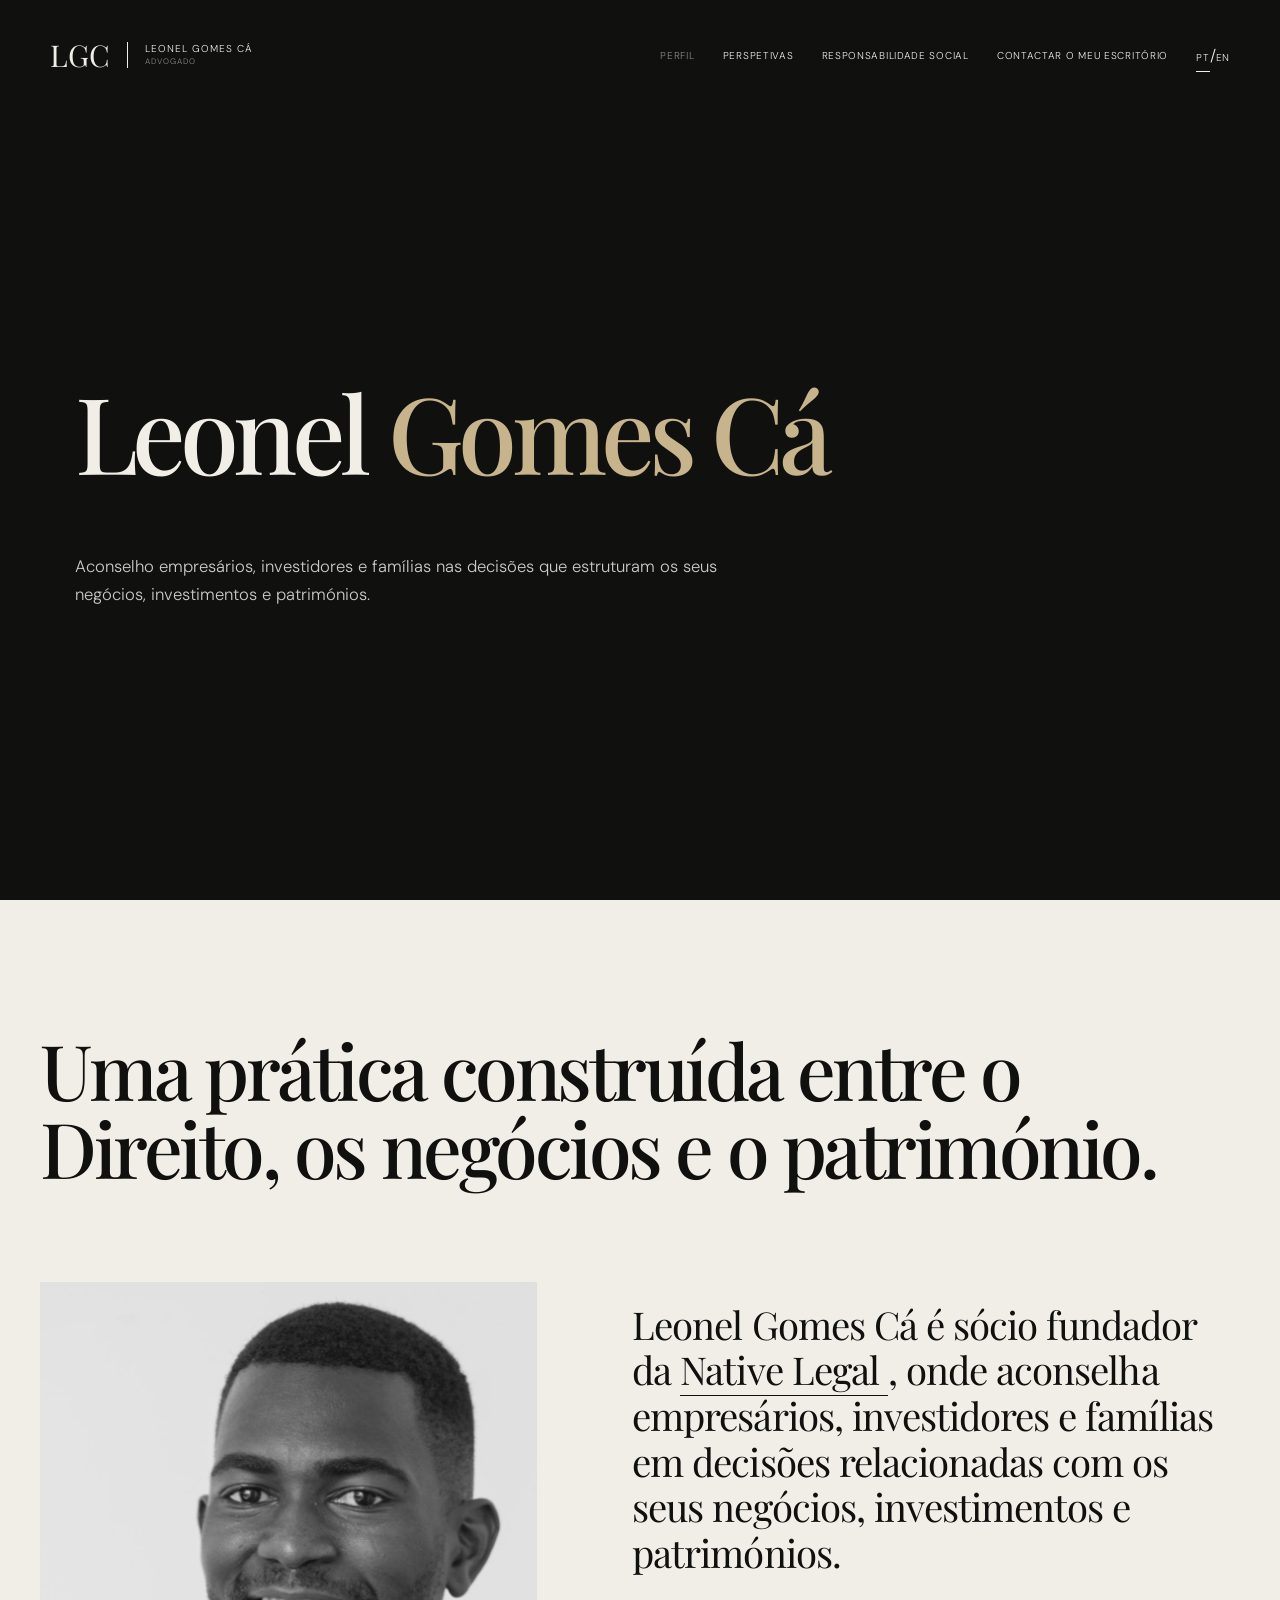
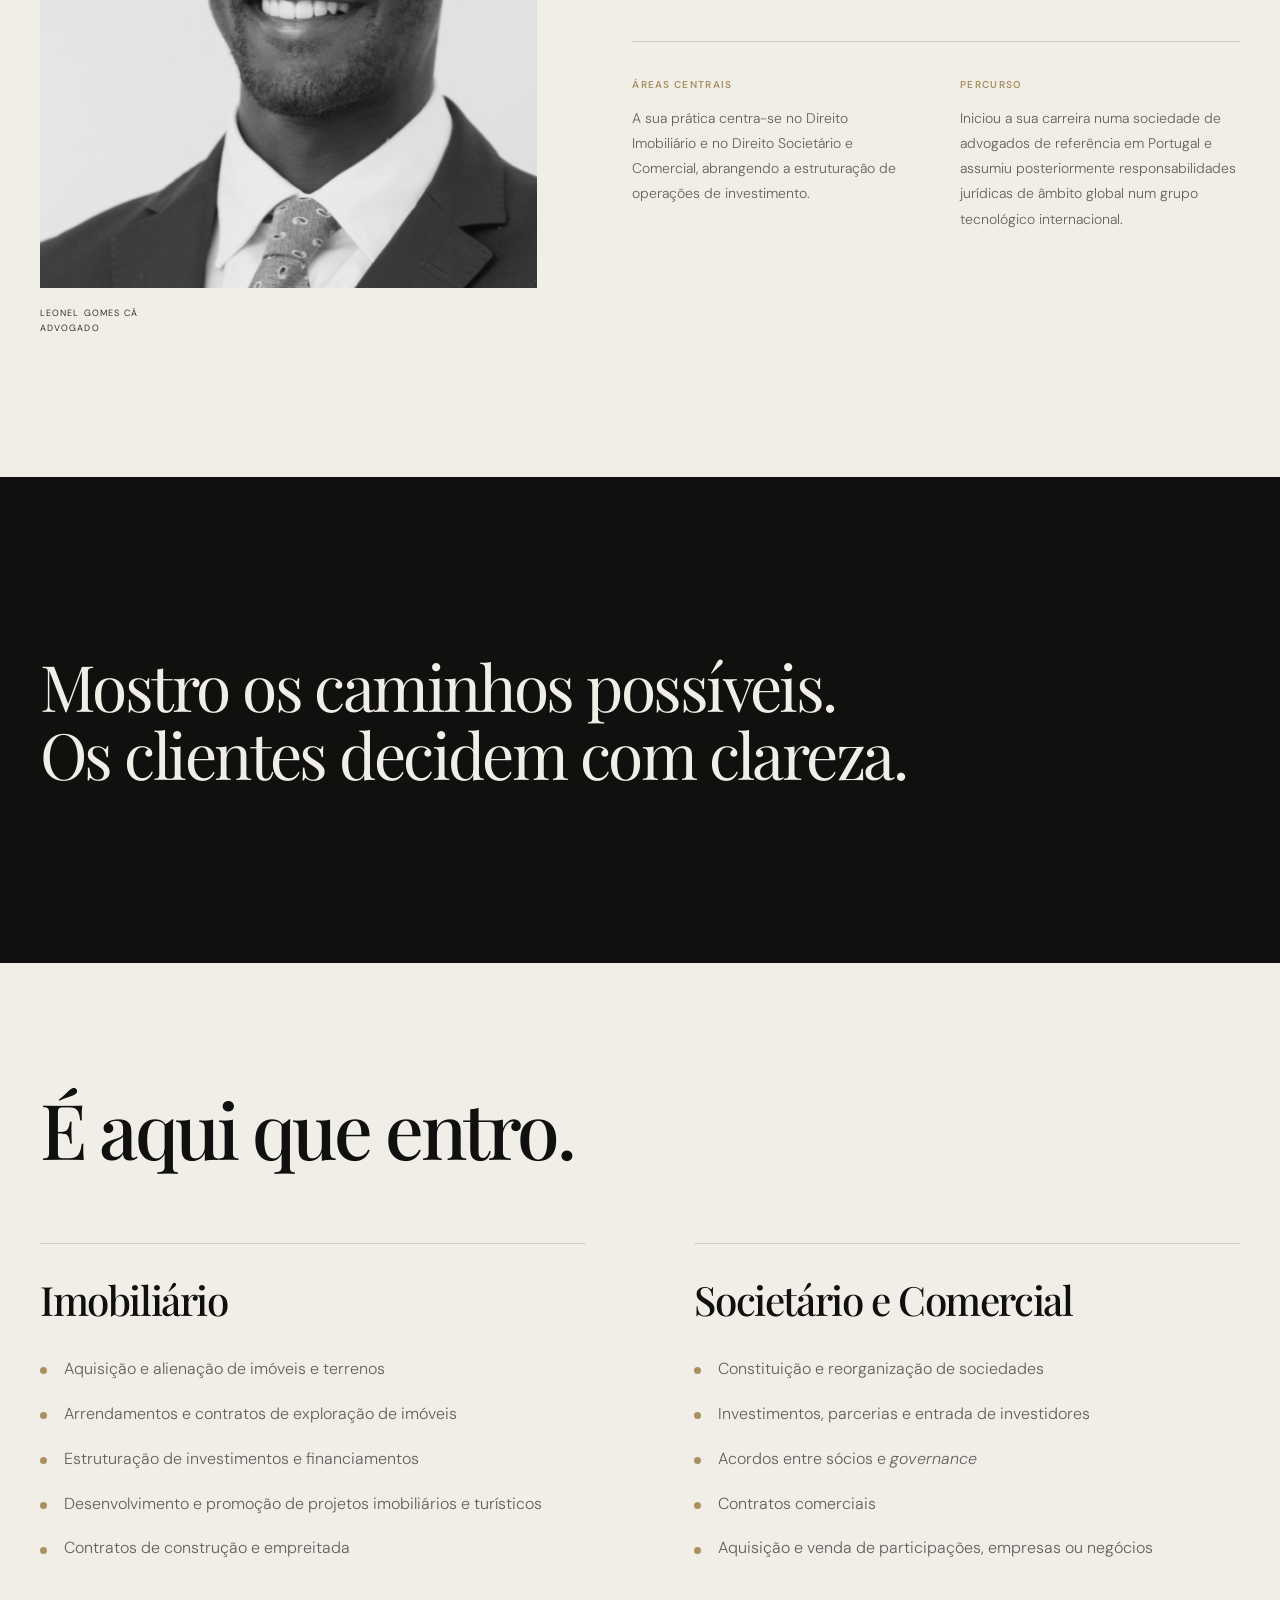
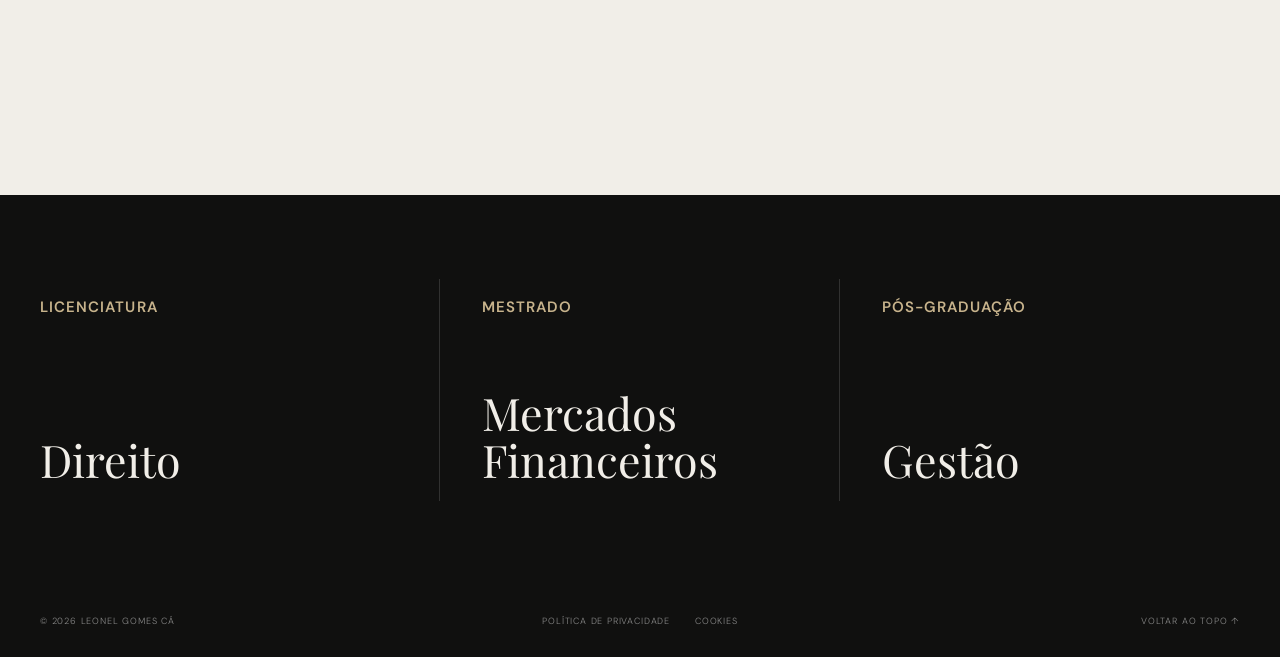
==== commit c52a4d45: "Add files via upload" ====
--- a/index.html
+++ b/index.html
@@ -1,247 +1,145 @@
 <!DOCTYPE html>
+
 <html lang="pt-PT">
-
 <head>
-    <meta charset="UTF-8">
-    <meta name="viewport" content="width=device-width, initial-scale=1.0">
-
-    <title>Leonel Gomes Cá — Advogado</title>
-
-    <meta
-        name="description"
-        content="Leonel Gomes Cá — aconselhamento jurídico a empresários, investidores e famílias em matérias de negócio, investimento e património."
-    >
-
-    <meta name="theme-color" content="#10100f">
-
-    <link rel="preconnect" href="https://fonts.googleapis.com">
-    <link rel="preconnect" href="https://fonts.gstatic.com" crossorigin>
-
-    <link
-        href="https://fonts.googleapis.com/css2?family=DM+Sans:wght@300;400;500;600&family=Playfair+Display:wght@500;600&display=swap"
-        rel="stylesheet"
-    >
-
-    <link rel="stylesheet" href="css/style.css">
-</head>
-
+<meta charset="utf-8"/>
+<meta content="width=device-width, initial-scale=1.0" name="viewport"/>
+<title>Leonel Gomes Cá — Advogado</title>
+<meta content="Leonel Gomes Cá — aconselhamento jurídico a empresários, investidores e famílias em matérias de negócio, investimento e património." name="description"/>
+<meta content="#10100f" name="theme-color"/>
+<link href="https://fonts.googleapis.com" rel="preconnect"/>
+<link crossorigin="" href="https://fonts.gstatic.com" rel="preconnect"/>
+<link href="https://fonts.googleapis.com/css2?family=DM+Sans:wght@300;400;500;600&amp;family=Playfair+Display:wght@500;600&amp;display=swap" rel="stylesheet"/>
+<link href="css/style.css" rel="stylesheet"/>
+<meta content="website" property="og:type"/><meta content="Leonel Gomes Cá" property="og:site_name"/><meta content="pt_PT" property="og:locale"/><meta content="en_GB" property="og:locale:alternate"/><meta content="Leonel Gomes Cá — Advogado" property="og:title"/><meta content="Leonel Gomes Cá — aconselhamento jurídico a empresários, investidores e famílias em matérias de negócio, investimento e património." property="og:description"/><meta content="https://ammoita.github.io/templateadvogado/assets/og-lgc-brand.jpg" property="og:image"/><meta content="image/jpeg" property="og:image:type"/><meta content="1200" property="og:image:width"/><meta content="630" property="og:image:height"/><meta content="LGC | Leonel Gomes Cá, Advogado. Logótipo em marfim sobre fundo escuro" property="og:image:alt"/><meta content="summary_large_image" name="twitter:card"/><meta content="Leonel Gomes Cá — Advogado" name="twitter:title"/><meta content="Leonel Gomes Cá — aconselhamento jurídico a empresários, investidores e famílias em matérias de negócio, investimento e património." name="twitter:description"/><meta content="https://ammoita.github.io/templateadvogado/assets/og-lgc-brand.jpg" name="twitter:image"/><meta content="LGC | Leonel Gomes Cá, Advogado. Logótipo em marfim sobre fundo escuro" name="twitter:image:alt"/><link href="https://ammoita.github.io/templateadvogado/" rel="canonical"/><link href="https://ammoita.github.io/templateadvogado/" hreflang="pt-PT" rel="alternate"/><link href="https://ammoita.github.io/templateadvogado/en/" hreflang="en-GB" rel="alternate"/><meta content="https://ammoita.github.io/templateadvogado/" property="og:url"/></head>
 <body>
-
-    <!-- PRELOADER -->
-    <div class="preloader" id="preloader">
-        <div class="preloader__mark">LGC</div>
-
-        <div class="preloader__line">
-            <span></span>
-        </div>
-    </div>
-    <!-- HEADER -->
-    <header class="header" id="header">
-
-        <a href="index.html#inicio" class="logo" aria-label="Página inicial">
-
-            <span class="logo__letters">
+<!-- PRELOADER -->
+<div class="preloader" id="preloader">
+<div class="preloader__mark">LGC</div>
+<div class="preloader__line">
+<span></span>
+</div>
+</div>
+<!-- HEADER -->
+<header class="header" id="header">
+<a aria-label="Página inicial" class="logo" href="index.html#inicio">
+<span class="logo__letters">
                 LGC
             </span>
-
-            <span class="logo__text">
+<span class="logo__text">
                 Leonel Gomes Cá
                 <small>Advogado</small>
-            </span>
-
-        </a>
-
-
-        <nav class="desktop-nav" aria-label="Navegação principal">
-
-            <a href="index.html#perfil">
+</span>
+</a>
+<nav aria-label="Navegação principal" class="desktop-nav">
+<a href="index.html#perfil">
                 Perfil
             </a>
-
-            <a href="perspetivas.html">
+<a href="perspetivas.html">
                 Perspetivas
             </a>
-
-            <a href="responsabilidade-social.html">
+<a href="responsabilidade-social.html">
                 Responsabilidade Social
             </a>
-
-            <a href="contactos.html">
+<a href="contactos.html">
                 Contactar o meu escritório
             </a>
-
-        </nav>
-
-
-        <button
-            class="menu-button"
-            id="menuButton"
-            aria-label="Abrir menu"
-            aria-expanded="false"
-        >
-            <span></span>
-            <span></span>
-        </button>
-
-    </header>
-
-
-    <!-- MOBILE MENU -->
-    <div class="mobile-menu" id="mobileMenu">
-
-        <div class="mobile-menu__inner">
-
-            <span class="mobile-menu__label">
+<div aria-label="Escolher idioma" class="language-switch" role="group"><a aria-current="page" href="index.html" hreflang="pt-PT" lang="pt-PT">PT</a><span aria-hidden="true">/</span><a href="en/index.html" hreflang="en-GB" lang="en-GB">EN</a></div></nav>
+<button aria-expanded="false" aria-label="Abrir menu" class="menu-button" id="menuButton">
+<span></span>
+<span></span>
+</button>
+</header>
+<!-- MOBILE MENU -->
+<div class="mobile-menu" id="mobileMenu">
+<div class="mobile-menu__inner">
+<span class="mobile-menu__label">
                 Navegação
             </span>
-
-
-            <nav>
-
-                <a href="index.html#inicio">
+<nav>
+<a href="index.html#inicio">
                     Início
                 </a>
-
-                <a href="index.html#perfil">
+<a href="index.html#perfil">
                     Perfil
                 </a>
-
-                <a href="perspetivas.html">
+<a href="perspetivas.html">
                     Perspetivas
                 </a>
-
-                <a href="responsabilidade-social.html">
+<a href="responsabilidade-social.html">
                     Responsabilidade Social
                 </a>
-
-                <a href="contactos.html">
+<a href="contactos.html">
                     Contactar o meu escritório
                 </a>
-
-            </nav>
-
-
-            <div class="mobile-menu__footer">
-
-                <span>
+</nav><div aria-label="Escolher idioma" class="language-switch language-switch--mobile" role="group"><a aria-current="page" href="index.html" hreflang="pt-PT" lang="pt-PT">PT</a><span aria-hidden="true">/</span><a href="en/index.html" hreflang="en-GB" lang="en-GB">EN</a></div>
+<div class="mobile-menu__footer">
+<span>
                     Leonel Gomes Cá
                 </span>
-
-                <span>
+<span>
                     Advogado
                 </span>
-
-            </div>
-
-        </div>
-
-    </div>
-
-
-    <main>
-
-
-        <!-- ==================================================
+</div>
+</div>
+</div>
+<main>
+<!-- ==================================================
              ABERTURA
         =================================================== -->
-
-        <section class="hero" id="inicio">
-
-            <div class="hero__background"></div>
-
-
-            <div class="hero__content">
-
-                <h1
-                    class="hero__title"
-                    aria-label="Leonel Gomes Cá"
-                >
-
-                    <span class="reveal-text">
+<section class="hero" id="inicio">
+<div class="hero__background"></div>
+<div class="hero__content">
+<h1 aria-label="Leonel Gomes Cá" class="hero__title">
+<span class="reveal-text">
                         Leonel
                     </span>
-
-                    <span class="reveal-text hero__title-gold">
+<span class="reveal-text hero__title-gold">
                         Gomes Cá
                     </span>
-
-                </h1>
-
-
-                <p class="hero__description reveal">
+</h1>
+<p class="hero__description reveal">
 
                     Aconselho empresários, investidores e famílias
                     nas decisões que estruturam os seus negócios,
                     investimentos e patrimónios.
 
                 </p>
-
-            </div>
-
-        </section>
-
-
-
-        <!-- ==================================================
+</div>
+</section>
+<!-- ==================================================
              PERFIL
         =================================================== -->
-
-        <section class="profile section" id="perfil">
-
-            <div class="container">
-
-
-                <div class="profile__header">
-
-                    <h2 class="display-title reveal">
+<section class="profile section" id="perfil">
+<div class="container">
+<div class="profile__header">
+<h2 class="display-title reveal">
 
                         Uma prática construída entre o Direito,
                         os negócios e o património.
 
                     </h2>
-
-                </div>
-
-
-
-                <div class="profile__grid">
-
-
-                    <!-- FOTO -->
-
-                    <div class="profile__image reveal">
-
-                        <div class="profile__image-inner"></div>
-
-                        <span class="image-caption">
+</div>
+<div class="profile__grid">
+<!-- FOTO -->
+<div class="profile__image reveal">
+<div class="profile__image-inner"></div>
+<span class="image-caption">
 
                             Leonel Gomes Cá
-                            <br>
+                            <br/>
                             Advogado
 
                         </span>
-
-                    </div>
-
-
-
-                    <!-- CONTEÚDO -->
-
-                    <div class="profile__content">
-
-
-                        <div class="profile__lead reveal">
-
-                            <p>
+</div>
+<!-- CONTEÚDO -->
+<div class="profile__content">
+<div class="profile__lead reveal">
+<p>
 
                                 Leonel Gomes Cá é sócio fundador da
 
-                                <a
-                                    class="text-link"
-                                    href="https://nativelegal.pt"
-                                    target="_blank"
-                                    rel="noopener noreferrer"
-                                >
+                                <a class="text-link" href="https://nativelegal.pt" rel="noopener noreferrer" target="_blank">
                                     Native Legal
                                 </a>,
 
@@ -251,21 +149,13 @@
                                 investimentos e patrimónios.
 
                             </p>
-
-                        </div>
-
-
-
-                        <div class="profile__columns reveal">
-
-
-                            <div>
-
-                                <span class="profile__label">
+</div>
+<div class="profile__columns reveal">
+<div>
+<span class="profile__label">
                                     Áreas centrais
                                 </span>
-
-                                <p>
+<p>
 
                                     A sua prática centra-se no Direito
                                     Imobiliário e no Direito Societário
@@ -274,18 +164,12 @@
                                     investimento.
 
                                 </p>
-
-                            </div>
-
-
-
-                            <div>
-
-                                <span class="profile__label">
+</div>
+<div>
+<span class="profile__label">
                                     Percurso
                                 </span>
-
-                                <p>
+<p>
 
                                     Iniciou a sua carreira numa sociedade
                                     de advogados de referência em Portugal
@@ -295,245 +179,135 @@
                                     internacional.
 
                                 </p>
-
-                            </div>
-
-
-                        </div>
-
-                    </div>
-
-                </div>
-
-            </div>
-
-        </section>
-
-
-
-        <!-- ==================================================
+</div>
+</div>
+</div>
+</div>
+</div>
+</section>
+<!-- ==================================================
              TRANSIÇÃO
         =================================================== -->
-
-        <section
-            class="statement-section"
-            aria-label="Forma de aconselhar"
-        >
-
-            <div class="container">
-
-                <p class="statement-section__text reveal">
-                    <span>Mostro os caminhos possíveis.</span>
-                    <span>Os clientes decidem com clareza.</span>
-                </p>
-
-            </div>
-
-        </section>
-
-
-
-        <!-- ==================================================
+<section aria-label="Forma de aconselhar" class="statement-section">
+<div class="container">
+<p class="statement-section__text reveal">
+<span>Mostro os caminhos possíveis.</span>
+<span>Os clientes decidem com clareza.</span>
+</p>
+</div>
+</section>
+<!-- ==================================================
              ÁREAS
         =================================================== -->
-
-        <section class="practice section" id="areas">
-
-            <div class="container">
-
-
-                <div class="practice__header">
-
-                    <h2 class="display-title reveal">
+<section class="practice section" id="areas">
+<div class="container">
+<div class="practice__header">
+<h2 class="display-title reveal">
                         É aqui que entro.
                     </h2>
-
-                </div>
-
-
-
-                <div class="practice-cards">
-
-
-                    <!-- IMOBILIÁRIO -->
-
-                    <article class="practice-card reveal">
-
-                        <h3>
+</div>
+<div class="practice-cards">
+<!-- IMOBILIÁRIO -->
+<article class="practice-card reveal">
+<h3>
                             Imobiliário
                         </h3>
-
-
-                        <ul>
-
-                            <li>
+<ul>
+<li>
                                 Aquisição e alienação de imóveis e terrenos
                             </li>
-
-                            <li>
+<li>
                                 Arrendamentos e contratos de exploração de imóveis
                             </li>
-
-                            <li>
+<li>
                                 Estruturação de investimentos e financiamentos
                             </li>
-
-                            <li>
+<li>
                                 Desenvolvimento e promoção de projetos imobiliários e turísticos
                             </li>
-
-                            <li>
+<li>
                                 Contratos de construção e empreitada
                             </li>
-
-                        </ul>
-
-                    </article>
-
-
-
-                    <!-- SOCIETÁRIO -->
-
-                    <article class="practice-card reveal">
-
-                        <h3>
+</ul>
+</article>
+<!-- SOCIETÁRIO -->
+<article class="practice-card reveal">
+<h3>
                             Societário e Comercial
                         </h3>
-
-
-                        <ul>
-
-                            <li>
+<ul>
+<li>
                                 Constituição e reorganização de sociedades
                             </li>
-
-                            <li>
+<li>
                                 Investimentos, parcerias e entrada de investidores
                             </li>
-
-                            <li>
+<li>
                                 Acordos entre sócios e <i>governance</i>
-                            </li>
-
-                            <li>
+</li>
+<li>
                                 Contratos comerciais
                             </li>
-
-                            <li>
+<li>
                                 Aquisição e venda de participações, empresas ou negócios
                             </li>
-
-                        </ul>
-
-                    </article>
-
-
-                </div>
-
-            </div>
-
-        </section>
-
-
-
-        <!-- ==================================================
+</ul>
+</article>
+</div>
+</div>
+</section>
+<!-- ==================================================
              FORMAÇÃO
         =================================================== -->
-
-        <section
-            class="education-strip"
-            aria-label="Formação académica"
-        >
-
-            <div class="container education-strip__grid">
-
-
-                <div class="education-card reveal">
-
-                    <span class="education-card__field">
+<section aria-label="Formação académica" class="education-strip">
+<div class="container education-strip__grid">
+<div class="education-card reveal">
+<span class="education-card__field">
                         Licenciatura
                     </span>
-
-                    <span class="education-card__degree">
+<span class="education-card__degree">
                         Direito
                     </span>
-
-                </div>
-
-
-
-                <div class="education-card reveal">
-
-                    <span class="education-card__field">
+</div>
+<div class="education-card reveal">
+<span class="education-card__field">
                         Mestrado
                     </span>
-
-                    <span class="education-card__degree">
+<span class="education-card__degree">
                         Mercados Financeiros
                     </span>
-
-                </div>
-
-
-
-                <div class="education-card reveal">
-
-                    <span class="education-card__field">
+</div>
+<div class="education-card reveal">
+<span class="education-card__field">
                         Pós-Graduação
                     </span>
-
-                    <span class="education-card__degree">
+<span class="education-card__degree">
                         Gestão
                     </span>
-
-                </div>
-
-
-            </div>
-
-        </section>
-
-
-    </main>
-
-
-
-    <!-- FOOTER -->
-
-    <footer class="footer">
-
-        <div class="container footer__inner">
-
-            <span>
+</div>
+</div>
+</section>
+</main>
+<!-- FOOTER -->
+<footer class="footer">
+<div class="container footer__inner">
+<span>
                 © <span id="currentYear"></span>
                 Leonel Gomes Cá
             </span>
-
-
-            <div>
-
-                <a href="#">
+<div>
+<a href="#">
                     Política de Privacidade
                 </a>
-
-                <a href="#">
+<a href="#">
                     Cookies
                 </a>
-
-            </div>
-
-
-            <a href="#inicio" class="back-to-top">
+</div>
+<a class="back-to-top" href="#inicio">
                 Voltar ao topo ↑
             </a>
-
-        </div>
-
-    </footer>
-
-
-    <script src="js/main.js"></script>
-
+</div>
+</footer>
+<script src="js/main.js"></script>
 </body>
-
 </html>
--- a/css/style.css
+++ b/css/style.css
@@ -277,62 +277,6 @@
 
 
 
-/* ==========================================================
-   CURSOR
-========================================================== */
-
-.cursor-dot,
-.cursor-ring {
-
-    position: fixed;
-
-    pointer-events: none;
-
-    z-index: 10000;
-
-    border-radius: 50%;
-
-    transform:
-        translate(-50%, -50%);
-
-}
-
-
-.cursor-dot {
-
-    width: 5px;
-    height: 5px;
-
-    background: var(--gold);
-
-}
-
-
-.cursor-ring {
-
-    width: 38px;
-    height: 38px;
-
-    border:
-        1px solid
-        rgba(170,144,96,.65);
-
-    transition:
-        width .2s ease,
-        height .2s ease,
-        border .2s ease;
-
-}
-
-
-.cursor-ring.is-active {
-
-    width: 56px;
-    height: 56px;
-
-    border-color: var(--gold);
-
-}
 
 
 
@@ -1017,27 +961,18 @@
 
 .statement-section__text {
 
-    width:
-        min(
-            100%,
-            980px
-        );
-
+    width: 100%;
     margin: 0;
-
     font-family: var(--font-serif);
-
-    font-size:
-        clamp(
-            48px,
-            6vw,
-            92px
-        );
-
+    font-size: clamp(21px, 5vw, 78px);
     line-height: 1.06;
-
     letter-spacing: -.04em;
 
+}
+
+.statement-section__text span {
+    display: block;
+    white-space: nowrap;
 }
 
 
@@ -1089,23 +1024,7 @@
 
 
 .practice-card::before {
-    display: block;
-    margin-bottom: 32px;
-    color: var(--gold);
-    font-size: 10px;
-    font-weight: 600;
-    letter-spacing: .18em;
-}
-
-
-.practice-card:first-child::before {
-    content: "01";
-}
-
-
-.practice-card:last-child::before {
-    content: "02";
-    padding-left: 0;
+    display: none;
 }
 
 
@@ -1144,10 +1063,10 @@
 
 .practice-card li {
     position: relative;
-    padding: 0 0 0 20px;
+    padding: 0 0 0 24px;
     border: 0;
-    font-size: 14px;
-    line-height: 1.72;
+    font-size: 16px;
+    line-height: 1.68;
     color: var(--grey-dark);
 }
 
@@ -1156,9 +1075,9 @@
     content: "";
     position: absolute;
     left: 0;
-    top: .78em;
-    width: 4px;
-    height: 4px;
+    top: .72em;
+    width: 7px;
+    height: 7px;
     border-radius: 50%;
     background: var(--gold);
 }
@@ -1223,13 +1142,9 @@
 .education-card__field {
 
     color: var(--gold-light);
-
-    font-size: 11px;
-
+    font-size: 15px;
     font-weight: 600;
-
-    letter-spacing: .08em;
-
+    letter-spacing: .07em;
     text-transform: uppercase;
 
 }
@@ -1508,121 +1423,144 @@
 
 
 .social-card {
-
+    position: relative;
+    min-height: 455px;
+    perspective: 1400px;
+    outline: none;
+}
+
+.social-card__inner {
+    position: relative;
+    width: 100%;
+    min-height: 455px;
+    transform-style: preserve-3d;
+    transition: transform .72s cubic-bezier(.22,1,.36,1);
+}
+
+.social-card__face {
+    position: absolute;
+    inset: 0;
+    overflow: hidden;
+    border: 1px solid var(--border-light);
     background: var(--ivory-dark);
-
-    border:
-        1px solid
-        var(--border-light);
-
-    overflow: hidden;
-
-}
-
+    backface-visibility: hidden;
+    -webkit-backface-visibility: hidden;
+}
+
+.social-card__front {
+    transform: rotateY(0deg);
+}
+
+.social-card__back {
+    padding: clamp(36px, 5vw, 64px);
+    display: flex;
+    flex-direction: column;
+    justify-content: center;
+    transform: rotateY(180deg);
+    background: var(--black-soft);
+    color: var(--ivory);
+}
 
 .social-card__media {
-
     position: relative;
-
     min-height: 330px;
-
     background-color: #c8c2b7;
-
     background-position: center;
-
     background-size: cover;
-
-    filter:
-        grayscale(100%);
-
-    transition:
-        filter .45s ease,
-        transform .6s cubic-bezier(.22,1,.36,1);
-
-}
-
+    filter: grayscale(100%);
+    transition: filter .45s ease;
+}
 
 .social-card__media::after {
-
-    content:
-        "Adicionar imagem / vídeo";
-
+    content: "Adicionar imagem / vídeo";
     position: absolute;
-
     inset: 0;
-
     display: grid;
-
     place-items: center;
-
-    color:
-        rgba(16,16,15,.55);
-
+    color: rgba(16,16,15,.55);
     font-size: 10px;
-
     letter-spacing: .12em;
-
     text-transform: uppercase;
-
-    background:
-        linear-gradient(
-            135deg,
-            rgba(255,255,255,.08),
-            rgba(0,0,0,.05)
-        );
-
-}
-
-
-.social-card:hover
-.social-card__media {
-
-    filter:
-        grayscale(20%);
-
-    transform:
-        scale(1.015);
-
-}
-
+    background: linear-gradient(135deg, rgba(255,255,255,.08), rgba(0,0,0,.05));
+}
+
+@media (hover: hover) and (pointer: fine) {
+    .social-card:hover .social-card__inner {
+        transform: rotateY(180deg);
+    }
+
+    .social-card:hover .social-card__media {
+        filter: grayscale(20%);
+    }
+}
+
+.social-card:focus-visible .social-card__inner,
+.social-card.is-flipped .social-card__inner {
+    transform: rotateY(180deg);
+}
+
+.social-card:focus-visible {
+    outline: 1px solid var(--gold);
+    outline-offset: 5px;
+}
 
 .social-card__body {
-
-    padding:
-        28px
-        30px
-        32px;
-
-}
-
-
-.social-card__body h2 {
-
-    margin:
-        0
-        0
-        10px;
-
+    padding: 28px 30px 32px;
+}
+
+.social-card__body h2,
+.social-card__back h2 {
+    margin: 0 0 10px;
     font-family: var(--font-serif);
-
     font-size: 31px;
-
     font-weight: 500;
-
-}
-
+}
 
 .social-card__body p {
-
     margin: 0;
-
     font-size: 13px;
-
     color: var(--grey-dark);
-
-}
-
-
+}
+
+.social-card__back-label {
+    margin-bottom: 24px;
+    color: var(--gold-light);
+    font-size: 10px;
+    font-weight: 600;
+    letter-spacing: .14em;
+    text-transform: uppercase;
+}
+
+.social-card__back h2 {
+    margin-bottom: 22px;
+    font-size: clamp(34px, 3.2vw, 48px);
+}
+
+.social-card__back p {
+    max-width: 520px;
+    margin: 0;
+    font-family: var(--font-serif);
+    font-size: clamp(19px, 1.65vw, 25px);
+    line-height: 1.5;
+    color: rgba(241,238,232,.9);
+}
+
+.social-card__back small {
+    margin-top: auto;
+    padding-top: 30px;
+    color: rgba(241,238,232,.52);
+    font-size: 9px;
+    letter-spacing: .08em;
+    text-transform: uppercase;
+}
+
+
+
+@media (prefers-reduced-motion: reduce) {
+    .social-card__inner {
+        transition: none;
+    }
+}
 
 /* ==========================================================
    CONTACT
@@ -1660,16 +1598,16 @@
 .contact__title {
     margin: 0;
     font-family: var(--font-serif);
-    font-size: clamp(68px, 8.1vw, 126px);
-    line-height: .92;
-    letter-spacing: -.055em;
+    font-size: clamp(38px, 3.55vw, 58px);
+    line-height: 1;
+    letter-spacing: -.045em;
     font-weight: 500;
 }
 
 
 .contact__title span {
-    display: block;
-    padding-left: 12%;
+    display: inline;
+    padding-left: 0;
     color: var(--gold);
 }
 
@@ -1677,35 +1615,45 @@
 .contact__grid {
     margin-top: 108px;
     display: grid;
-    grid-template-columns: .82fr 1.18fr;
+    grid-template-columns: 1.18fr .82fr;
     gap: clamp(70px, 8vw, 130px);
     align-items: start;
 }
 
 
 .contact__details {
-    padding-top: 9px;
-}
-
+    padding-top: 8px;
+}
+
+
+.contact-panel + .contact-panel {
+    margin-top: 62px;
+}
+
+.contact-panel__title {
+    margin: 0 0 34px;
+    font-family: var(--font-serif);
+    font-size: clamp(30px, 2.5vw, 42px);
+    font-weight: 500;
+    line-height: 1.05;
+    letter-spacing: -.03em;
+}
 
 .contact-info {
     margin-top: 0;
     display: grid;
-    gap: 28px;
-}
-
+    gap: 25px;
+}
 
 .contact-info > div {
     padding: 0;
     border: 0;
     display: grid;
-    grid-template-columns: 105px 1fr;
-    gap: 20px;
-}
-
-
-.contact-info span,
-.contact-social > span {
+    grid-template-columns: 92px 1fr;
+    gap: 18px;
+}
+
+.contact-info span {
     color: var(--gold);
     font-size: 9px;
     font-weight: 600;
@@ -1713,53 +1661,64 @@
     text-transform: uppercase;
 }
 
-
 .contact-info a,
 .contact-info p {
     margin: 0;
-    font-size: 13px;
+    font-size: 14px;
     line-height: 1.65;
     color: var(--grey-dark);
 }
 
-
 .contact-info a {
     transition: color .25s ease;
 }
 
-
 .contact-info a:hover {
     color: var(--gold);
 }
 
-
 .contact-social {
-    margin-top: 52px;
     display: flex;
-    flex-wrap: wrap;
-    gap: 12px 22px;
-}
-
-
-.contact-social > span {
-    flex-basis: 100%;
-    margin-bottom: 8px;
-}
-
+    align-items: center;
+    gap: 14px;
+}
 
 .contact-social a {
-    padding-bottom: 3px;
-    border-bottom: 1px solid rgba(16,16,15,.2);
-    font-size: 11px;
-    transition:
-        color .25s ease,
-        border-color .25s ease;
-}
-
-
-.contact-social a:hover {
+    width: 46px;
+    height: 46px;
+    display: grid;
+    place-items: center;
+    border: 1px solid rgba(16,16,15,.18);
+    border-radius: 50%;
+    transition: color .25s ease, border-color .25s ease, background .25s ease;
+}
+
+.contact-social a:hover,
+.contact-social a:focus-visible {
     color: var(--gold);
     border-color: var(--gold);
+    outline: none;
+}
+
+.contact-social svg {
+    width: 21px;
+    height: 21px;
+    fill: none;
+    stroke: currentColor;
+    stroke-width: 1.5;
+    stroke-linecap: round;
+    stroke-linejoin: round;
+}
+
+.contact-social .icon-fill {
+    fill: currentColor;
+    stroke: none;
+}
+
+@media (min-width: 901px) {
+    .contact__title {
+        white-space: nowrap;
+    }
 }
 
 
@@ -2109,16 +2068,6 @@
 ========================================================== */
 
 @media (max-width: 900px) {
-
-
-    .cursor-dot,
-    .cursor-ring {
-
-        display: none;
-
-    }
-
-
     .header {
 
         height: 85px;
@@ -2517,9 +2466,7 @@
 
 
     .statement-section__text {
-
-        font-size: 43px;
-
+        font-size: clamp(21px, 5.5vw, 32px);
     }
 
 
@@ -2660,10 +2607,21 @@
     }
 
 
+    .social-card,
+    .social-card__inner {
+        min-height: 370px;
+    }
+
     .social-card__media {
-
         min-height: 240px;
-
+    }
+
+    .social-card__back {
+        padding: 34px 28px;
+    }
+
+    .social-card__back small {
+        display: none;
     }
 
 
@@ -2676,22 +2634,15 @@
 
     }
 
-
     .contact__title {
-
-        font-size: 56px;
-
-        line-height: .96;
-
-    }
-
+        font-size: clamp(42px, 12.5vw, 56px);
+        line-height: .98;
+    }
 
     .contact__title span {
-
+        display: inline;
         padding-left: 0;
-
-        margin-top: 8px;
-
+        margin-top: 0;
     }
 
 
@@ -2763,6 +2714,435 @@
 
 
 /* ==========================================================
+   PREMIUM REFINEMENTS — INDEX + CONTACTOS
+========================================================== */
+
+/* INDEX — transição mais compacta e editorial */
+.statement-section {
+    min-height: clamp(420px, 38vw, 500px);
+}
+
+.statement-section__text {
+    max-width: 1380px;
+}
+
+/* INDEX — áreas de prática com acabamento mais arquitetónico */
+.practice.section {
+    padding-top: 126px;
+    padding-bottom: 132px;
+}
+
+.practice__header {
+    position: relative;
+    margin-bottom: 76px;
+    padding-top: 30px;
+    border-top: 1px solid rgba(16, 16, 15, .15);
+}
+
+.practice__header::before {
+    content: "";
+    position: absolute;
+    top: -1px;
+    left: 0;
+    width: 76px;
+    height: 1px;
+    background: var(--gold);
+}
+
+.practice-cards {
+    gap: clamp(80px, 8.5vw, 138px);
+}
+
+.practice-card {
+    padding-top: 34px;
+    border-top: 1px solid rgba(16, 16, 15, .12);
+}
+
+.practice-card:first-child,
+.practice-card:last-child {
+    border-top: 1px solid rgba(16, 16, 15, .12);
+}
+
+.practice-card h3 {
+    margin-bottom: 34px;
+}
+
+.practice-card ul {
+    max-width: 590px;
+}
+
+/* INDEX — formação: três terços iguais, alinhamento exterior equilibrado */
+.education-strip {
+    padding: 84px 0;
+}
+
+.education-strip__grid {
+    grid-template-columns: repeat(3, minmax(0, 1fr));
+}
+
+.education-card {
+    min-width: 0;
+    min-height: 222px;
+    padding: 18px clamp(28px, 3.1vw, 50px);
+}
+
+.education-card:first-child {
+    padding-left: 0;
+    align-items: flex-start;
+    text-align: left;
+}
+
+.education-card:nth-child(2) {
+    align-items: center;
+    text-align: center;
+}
+
+.education-card:last-child {
+    padding-right: 0;
+    align-items: flex-end;
+    text-align: right;
+}
+
+.education-card__degree {
+    max-width: 100%;
+}
+
+/* CONTACTOS — bloco direito alinhado e hierarquia mais refinada */
+.contact__grid {
+    grid-template-columns: minmax(0, 1.12fr) minmax(340px, .88fr);
+    gap: clamp(78px, 7vw, 118px);
+}
+
+.contact__details {
+    position: relative;
+    padding: 46px 0 0 clamp(40px, 4vw, 62px);
+    border-left: 1px solid rgba(16, 16, 15, .14);
+}
+
+.contact__details::before {
+    content: "";
+    position: absolute;
+    top: 0;
+    left: -1px;
+    width: 1px;
+    height: 68px;
+    background: var(--gold);
+}
+
+.contact-panel__title {
+    margin-bottom: 28px;
+    font-size: clamp(30px, 2.25vw, 38px);
+    letter-spacing: -.035em;
+}
+
+.contact-info {
+    gap: 0;
+}
+
+.contact-info > div {
+    grid-template-columns: minmax(78px, 92px) minmax(0, 1fr);
+    gap: 22px;
+    padding: 17px 0 18px;
+    border-bottom: 1px solid rgba(16, 16, 15, .095);
+    align-items: baseline;
+}
+
+.contact-info > div:first-child {
+    padding-top: 0;
+}
+
+.contact-info span {
+    line-height: 1.4;
+}
+
+.contact-info a,
+.contact-info p {
+    font-size: 14.5px;
+    line-height: 1.58;
+}
+
+.contact-panel + .contact-panel {
+    margin-top: 48px;
+}
+
+.contact-panel--social {
+    padding-top: 32px;
+    border-top: 1px solid rgba(16, 16, 15, .14);
+}
+
+.contact-panel--social .contact-panel__title {
+    margin-bottom: 24px;
+    font-size: clamp(24px, 1.75vw, 30px);
+}
+
+/* CONTACTOS — pictogramas sociais minimalistas, sem moldura pesada */
+.contact-social {
+    gap: 25px;
+}
+
+.contact-social a {
+    width: 25px;
+    height: 28px;
+    display: grid;
+    place-items: center;
+    border: 0;
+    border-radius: 0;
+    color: var(--black);
+    transition: color .22s ease, transform .22s ease;
+}
+
+.contact-social a:hover,
+.contact-social a:focus-visible {
+    color: var(--gold);
+    border-color: transparent;
+    background: transparent;
+    transform: translateY(-1px);
+}
+
+.contact-social a:focus-visible {
+    outline: 1px solid var(--gold);
+    outline-offset: 6px;
+}
+
+.contact-social svg {
+    width: 20px;
+    height: 20px;
+    fill: none;
+    stroke: currentColor;
+    stroke-width: 1.35;
+    stroke-linecap: round;
+    stroke-linejoin: round;
+}
+
+.contact-social .icon-fill {
+    fill: currentColor;
+    stroke: none;
+}
+
+@media (max-width: 900px) {
+    .statement-section {
+        min-height: 410px;
+    }
+
+    .practice.section {
+        padding-top: 108px;
+        padding-bottom: 112px;
+    }
+
+    .practice-card {
+        padding-top: 30px;
+    }
+
+    .education-card,
+    .education-card:first-child,
+    .education-card:nth-child(2),
+    .education-card:last-child {
+        align-items: flex-start;
+        text-align: left;
+        padding-left: 0;
+        padding-right: 0;
+    }
+
+    .contact__grid {
+        grid-template-columns: 1fr;
+    }
+
+    .contact__details {
+        max-width: none;
+        padding: 42px 0 0;
+        border-left: 0;
+        border-top: 1px solid rgba(16, 16, 15, .14);
+    }
+
+    .contact__details::before {
+        top: -1px;
+        left: 0;
+        width: 72px;
+        height: 1px;
+    }
+}
+
+@media (max-width: 600px) {
+    .statement-section {
+        min-height: 340px;
+    }
+
+    .practice.section {
+        padding-top: 86px;
+        padding-bottom: 92px;
+    }
+
+    .practice__header {
+        margin-bottom: 46px;
+        padding-top: 24px;
+    }
+
+    .practice-card {
+        padding-top: 26px;
+    }
+
+    .education-strip {
+        padding: 52px 0;
+    }
+
+    .contact__details {
+        padding-top: 34px;
+    }
+
+    .contact-info > div {
+        grid-template-columns: 1fr;
+        gap: 7px;
+        padding: 15px 0 17px;
+    }
+
+    .contact-social {
+        gap: 24px;
+    }
+}
+
+
+/* ==========================================================
+   REFINAMENTO PREMIUM V3 — menos linhas, melhor proporção
+========================================================== */
+
+/* INDEX — remove apenas a linha antes do título da secção de prática */
+.practice__header {
+    padding-top: 0;
+    border-top: 0;
+}
+
+.practice__header::before {
+    display: none;
+}
+
+/* INDEX — formação: terços rigorosamente iguais e todo o texto à esquerda */
+.education-strip__grid {
+    grid-template-columns: repeat(3, minmax(0, 1fr));
+}
+
+.education-card,
+.education-card:first-child,
+.education-card:nth-child(2),
+.education-card:last-child {
+    align-items: flex-start;
+    text-align: left;
+}
+
+.education-card {
+    padding-left: clamp(30px, 3.25vw, 52px);
+    padding-right: clamp(30px, 3.25vw, 52px);
+}
+
+.education-card:first-child {
+    padding-left: 0;
+}
+
+.education-card:last-child {
+    padding-right: 0;
+}
+
+/* CONTACTOS — divisão vertical completa entre as duas metades */
+.contact__grid {
+    align-items: stretch;
+}
+
+.contact__details {
+    align-self: stretch;
+    padding-top: 46px;
+    padding-bottom: 8px;
+}
+
+.contact__details::before {
+    top: 0;
+    bottom: 0;
+    left: -1px;
+    width: 1px;
+    height: auto;
+    background: var(--gold);
+    opacity: .72;
+}
+
+/* Retira a linha final sob a morada e evita nova linha antes das redes */
+.contact-info > div:last-child {
+    border-bottom: 0;
+}
+
+.contact-panel--social {
+    padding-top: 0;
+    border-top: 0;
+}
+
+/* Redes sociais — pictogramas maiores, mais leves e de traço fino */
+.contact-social {
+    gap: 30px;
+}
+
+.contact-social a {
+    width: 34px;
+    height: 34px;
+    color: rgba(78, 75, 68, .68);
+}
+
+.contact-social a:hover,
+.contact-social a:focus-visible {
+    color: var(--gold);
+    transform: translateY(-1px);
+}
+
+.contact-social svg {
+    width: 27px;
+    height: 27px;
+    stroke-width: 1.05;
+}
+
+@media (max-width: 900px) {
+    .contact__grid {
+        align-items: start;
+    }
+
+    .contact__details {
+        padding-top: 42px;
+        padding-bottom: 0;
+    }
+
+    .contact__details::before {
+        top: -1px;
+        bottom: auto;
+        left: 0;
+        width: 72px;
+        height: 1px;
+    }
+
+    .education-card,
+    .education-card:first-child,
+    .education-card:nth-child(2),
+    .education-card:last-child {
+        padding-left: 0;
+        padding-right: 0;
+    }
+}
+
+@media (max-width: 600px) {
+    .contact__details {
+        padding-top: 34px;
+    }
+
+    .contact-social {
+        gap: 28px;
+    }
+
+    .contact-social a {
+        width: 36px;
+        height: 36px;
+    }
+
+    .contact-social svg {
+        width: 28px;
+        height: 28px;
+    }
+}
+
+/* ==========================================================
    REDUCED MOTION
 ========================================================== */
 
@@ -2787,4 +3167,483 @@
     }
 
 
-}+}
+
+/* ==========================================================
+   RESPONSIVE FINAL — V4
+   Consolidação dos breakpoints e comportamento táctil
+========================================================== */
+
+/* Evita overflow em grids/flex quando o conteúdo tem palavras ou URLs longas. */
+.profile__grid > *,
+.profile__columns > *,
+.practice-cards > *,
+.education-strip__grid > *,
+.perspectives-grid > *,
+.social-grid > *,
+.contact__grid > *,
+.footer__inner > * {
+    min-width: 0;
+}
+
+.page-title,
+.display-title,
+.practice-card h3,
+.education-card__degree,
+.contact__title,
+.contact-panel__title,
+.contact-info a,
+.contact-info p {
+    overflow-wrap: break-word;
+}
+
+/* Os ícones passam a usar os glifos oficiais/standard em preenchimento sólido. */
+.contact-social svg {
+    width: 24px;
+    height: 24px;
+    fill: currentColor;
+    stroke: none;
+}
+
+.contact-social .icon-fill {
+    fill: currentColor;
+}
+
+@media (max-width: 1100px) and (min-width: 901px) {
+    .header {
+        padding-inline: 26px;
+    }
+
+    .logo {
+        gap: 12px;
+    }
+
+    .logo__text {
+        padding-left: 12px;
+    }
+
+    .desktop-nav {
+        gap: 15px;
+    }
+
+    .desktop-nav a {
+        font-size: 8.5px;
+        letter-spacing: .08em;
+    }
+
+    .practice-cards {
+        gap: 64px;
+    }
+
+    .contact__grid {
+        gap: 56px;
+    }
+}
+
+@media (max-width: 900px) {
+    .page-title {
+        font-size: clamp(54px, 10vw, 82px);
+    }
+
+    .statement-section__text {
+        max-width: 100%;
+    }
+
+    .practice-card,
+    .practice-card:first-child,
+    .practice-card:last-child {
+        padding-top: 34px;
+    }
+
+    /* Formação: a regra final deixa de voltar a impor três colunas. */
+    .education-strip__grid {
+        grid-template-columns: 1fr;
+    }
+
+    .education-card,
+    .education-card:first-child,
+    .education-card:nth-child(2),
+    .education-card:last-child {
+        min-height: 0;
+        padding: 34px 0 36px;
+        border-right: 0;
+        border-bottom: 1px solid var(--border-dark);
+        display: grid;
+        grid-template-columns: minmax(135px, .72fr) minmax(0, 1.28fr);
+        gap: 34px;
+        align-items: end;
+        text-align: left;
+    }
+
+    .education-card:first-child {
+        padding-top: 8px;
+    }
+
+    .education-card:last-child {
+        padding-bottom: 8px;
+        border-bottom: 0;
+    }
+
+    .education-card__field,
+    .education-card__degree {
+        align-self: end;
+    }
+
+    .education-card__degree {
+        font-size: clamp(34px, 6.6vw, 48px);
+    }
+
+    .social-card,
+    .social-card__inner {
+        min-height: clamp(390px, 65vw, 500px);
+    }
+
+    .social-card__media {
+        min-height: clamp(245px, 45vw, 340px);
+    }
+
+    .contact-form {
+        width: 100%;
+    }
+}
+
+@media (max-width: 600px) {
+    .header {
+        height: 78px;
+        padding-inline: 18px;
+    }
+
+    .header.is-scrolled {
+        height: 70px;
+    }
+
+    .logo__letters {
+        font-size: 27px;
+    }
+
+    .mobile-menu__inner {
+        padding-inline: 24px;
+    }
+
+    .display-title {
+        font-size: clamp(43px, 12vw, 56px);
+        line-height: 1.01;
+    }
+
+    .hero {
+        min-height: max(700px, 100svh);
+    }
+
+    .hero__content {
+        padding-top: 128px;
+        padding-bottom: max(46px, env(safe-area-inset-bottom));
+    }
+
+    .hero__title {
+        font-size: clamp(54px, 16vw, 78px);
+        line-height: .92;
+    }
+
+    .hero__description {
+        max-width: 36ch;
+        margin-top: 38px;
+        font-size: 14.5px;
+        line-height: 1.62;
+    }
+
+    /* A frase passa a correr naturalmente, sem forçar uma linha por <span>. */
+    .statement-section {
+        min-height: 380px;
+        padding-block: 72px;
+    }
+
+    .statement-section__text {
+        max-width: 11.5em;
+        font-size: clamp(34px, 9.6vw, 48px);
+        line-height: 1.07;
+        letter-spacing: -.045em;
+    }
+
+    .statement-section__text span {
+        display: inline;
+        white-space: normal;
+    }
+
+    .statement-section__text span + span::before {
+        content: " ";
+    }
+
+    .practice.section {
+        padding-top: 92px;
+        padding-bottom: 96px;
+    }
+
+    .practice__header {
+        margin-bottom: 52px;
+    }
+
+    .practice-cards {
+        gap: 66px;
+    }
+
+    /* Mais respiração entre o separador e os títulos, em especial o segundo. */
+    .practice-card,
+    .practice-card:first-child,
+    .practice-card:last-child {
+        padding-top: 38px;
+    }
+
+    .practice-card h3 {
+        margin-bottom: 30px;
+        font-size: clamp(34px, 10.4vw, 43px);
+    }
+
+    .practice-card li {
+        font-size: 15px;
+        line-height: 1.64;
+    }
+
+    .education-strip {
+        padding: 62px 0;
+    }
+
+    .education-card,
+    .education-card:first-child,
+    .education-card:nth-child(2),
+    .education-card:last-child {
+        padding: 27px 0 30px;
+        grid-template-columns: minmax(108px, .7fr) minmax(0, 1.3fr);
+        gap: 20px;
+    }
+
+    .education-card:first-child {
+        padding-top: 0;
+    }
+
+    .education-card:last-child {
+        padding-bottom: 0;
+    }
+
+    .education-card__field {
+        font-size: 11px;
+        letter-spacing: .09em;
+    }
+
+    .education-card__degree {
+        font-size: clamp(30px, 8.6vw, 38px);
+        line-height: 1.02;
+    }
+
+    .page-main {
+        padding-top: 78px;
+    }
+
+    .editorial-page {
+        padding-top: 64px;
+        padding-bottom: 82px;
+    }
+
+    .page-title {
+        font-size: clamp(46px, 13vw, 60px);
+        line-height: .99;
+    }
+
+    .perspectives-grid,
+    .social-grid {
+        margin-top: 50px;
+    }
+
+    /*
+       Em ecrãs tácteis a metáfora de "virar" é mantida através de uma
+       transição de faces 2D. É mais estável em Safari/iOS e Android do que
+       preserve-3d/backface-visibility, mantendo a mesma leitura frente/verso.
+    */
+    @media (hover: none), (pointer: coarse) {
+        .social-card {
+            min-height: 410px;
+            perspective: none;
+            cursor: pointer;
+            -webkit-tap-highlight-color: transparent;
+        }
+
+        .social-card__inner {
+            min-height: 410px;
+            transform: none !important;
+            transform-style: flat;
+            transition: none;
+        }
+
+        .social-card__face {
+            backface-visibility: visible;
+            -webkit-backface-visibility: visible;
+            transition:
+                opacity .42s cubic-bezier(.22,1,.36,1),
+                transform .42s cubic-bezier(.22,1,.36,1);
+        }
+
+        .social-card__front {
+            z-index: 2;
+            opacity: 1;
+            transform: translateY(0);
+        }
+
+        .social-card__back {
+            z-index: 1;
+            opacity: 0;
+            transform: translateY(18px);
+            pointer-events: none;
+        }
+
+        .social-card.is-flipped .social-card__front {
+            opacity: 0;
+            transform: translateY(-12px);
+            pointer-events: none;
+        }
+
+        .social-card.is-flipped .social-card__back {
+            z-index: 3;
+            opacity: 1;
+            transform: translateY(0);
+            pointer-events: auto;
+        }
+
+        .social-card__front::after {
+            content: "Toque para saber mais";
+            position: absolute;
+            right: 22px;
+            bottom: 18px;
+            z-index: 3;
+            color: rgba(16,16,15,.55);
+            font-size: 8px;
+            font-weight: 600;
+            letter-spacing: .12em;
+            text-transform: uppercase;
+        }
+
+        .social-card__back small {
+            display: block;
+            padding-top: 22px;
+        }
+    }
+
+    .social-card,
+    .social-card__inner {
+        min-height: 410px;
+    }
+
+    .social-card__media {
+        min-height: 260px;
+    }
+
+    .social-card__body {
+        padding: 24px 24px 28px;
+    }
+
+    .social-card__body h2 {
+        padding-right: 80px;
+        font-size: 28px;
+    }
+
+    .social-card__back {
+        padding: 32px 26px;
+    }
+
+    .social-card__back h2 {
+        font-size: clamp(34px, 10vw, 42px);
+    }
+
+    .social-card__back p {
+        font-size: clamp(18px, 5.2vw, 22px);
+        line-height: 1.45;
+    }
+
+    .contact--standalone {
+        padding-top: 112px;
+        padding-bottom: 82px;
+    }
+
+    .contact__title {
+        font-size: clamp(40px, 11.8vw, 54px);
+        line-height: 1;
+    }
+
+    .contact__grid {
+        margin-top: 58px;
+        gap: 54px;
+    }
+
+    .contact-form {
+        padding: 32px 22px 22px;
+    }
+
+    .form-group input,
+    .form-group textarea,
+    .form-group select {
+        font-size: 20px;
+    }
+
+    .contact-social {
+        gap: 24px;
+    }
+
+    .contact-social a {
+        width: 34px;
+        height: 34px;
+    }
+
+    .contact-social svg {
+        width: 23px;
+        height: 23px;
+    }
+}
+
+@media (max-width: 420px) {
+    .container,
+    .hero__content {
+        width: calc(100% - 30px);
+    }
+
+    .hero__title {
+        font-size: clamp(50px, 16.4vw, 67px);
+    }
+
+    .statement-section__text {
+        max-width: 10.7em;
+        font-size: clamp(32px, 9.4vw, 40px);
+    }
+
+    .education-card,
+    .education-card:first-child,
+    .education-card:nth-child(2),
+    .education-card:last-child {
+        grid-template-columns: 1fr;
+        gap: 9px;
+        align-items: start;
+    }
+
+    .education-card__field,
+    .education-card__degree {
+        align-self: start;
+    }
+
+    .page-title {
+        font-size: clamp(43px, 12.7vw, 54px);
+    }
+
+    .social-card__body h2 {
+        padding-right: 0;
+    }
+
+    @media (hover: none), (pointer: coarse) {
+        .social-card__front::after {
+            right: 20px;
+            bottom: 15px;
+        }
+    }
+
+    .contact-form {
+        margin-inline: -3px;
+        width: calc(100% + 6px);
+        padding-inline: 19px;
+    }
+}
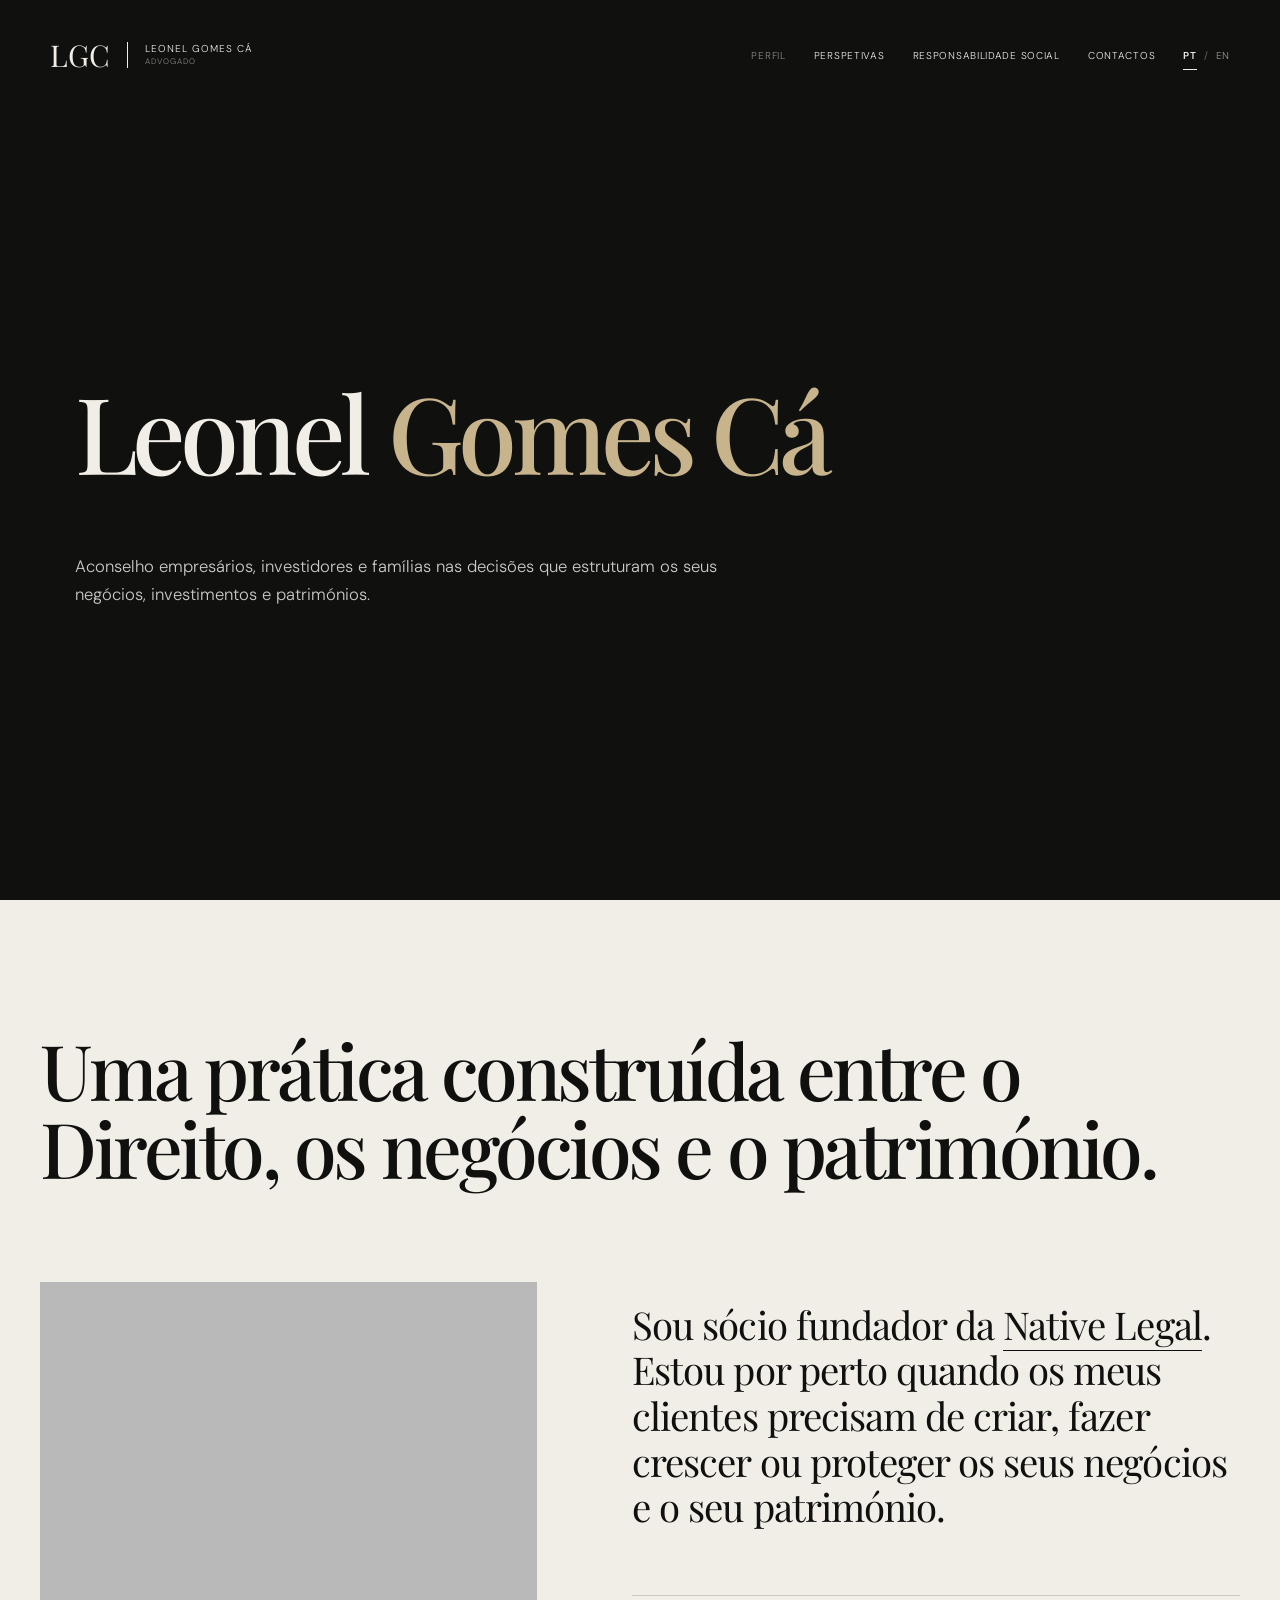
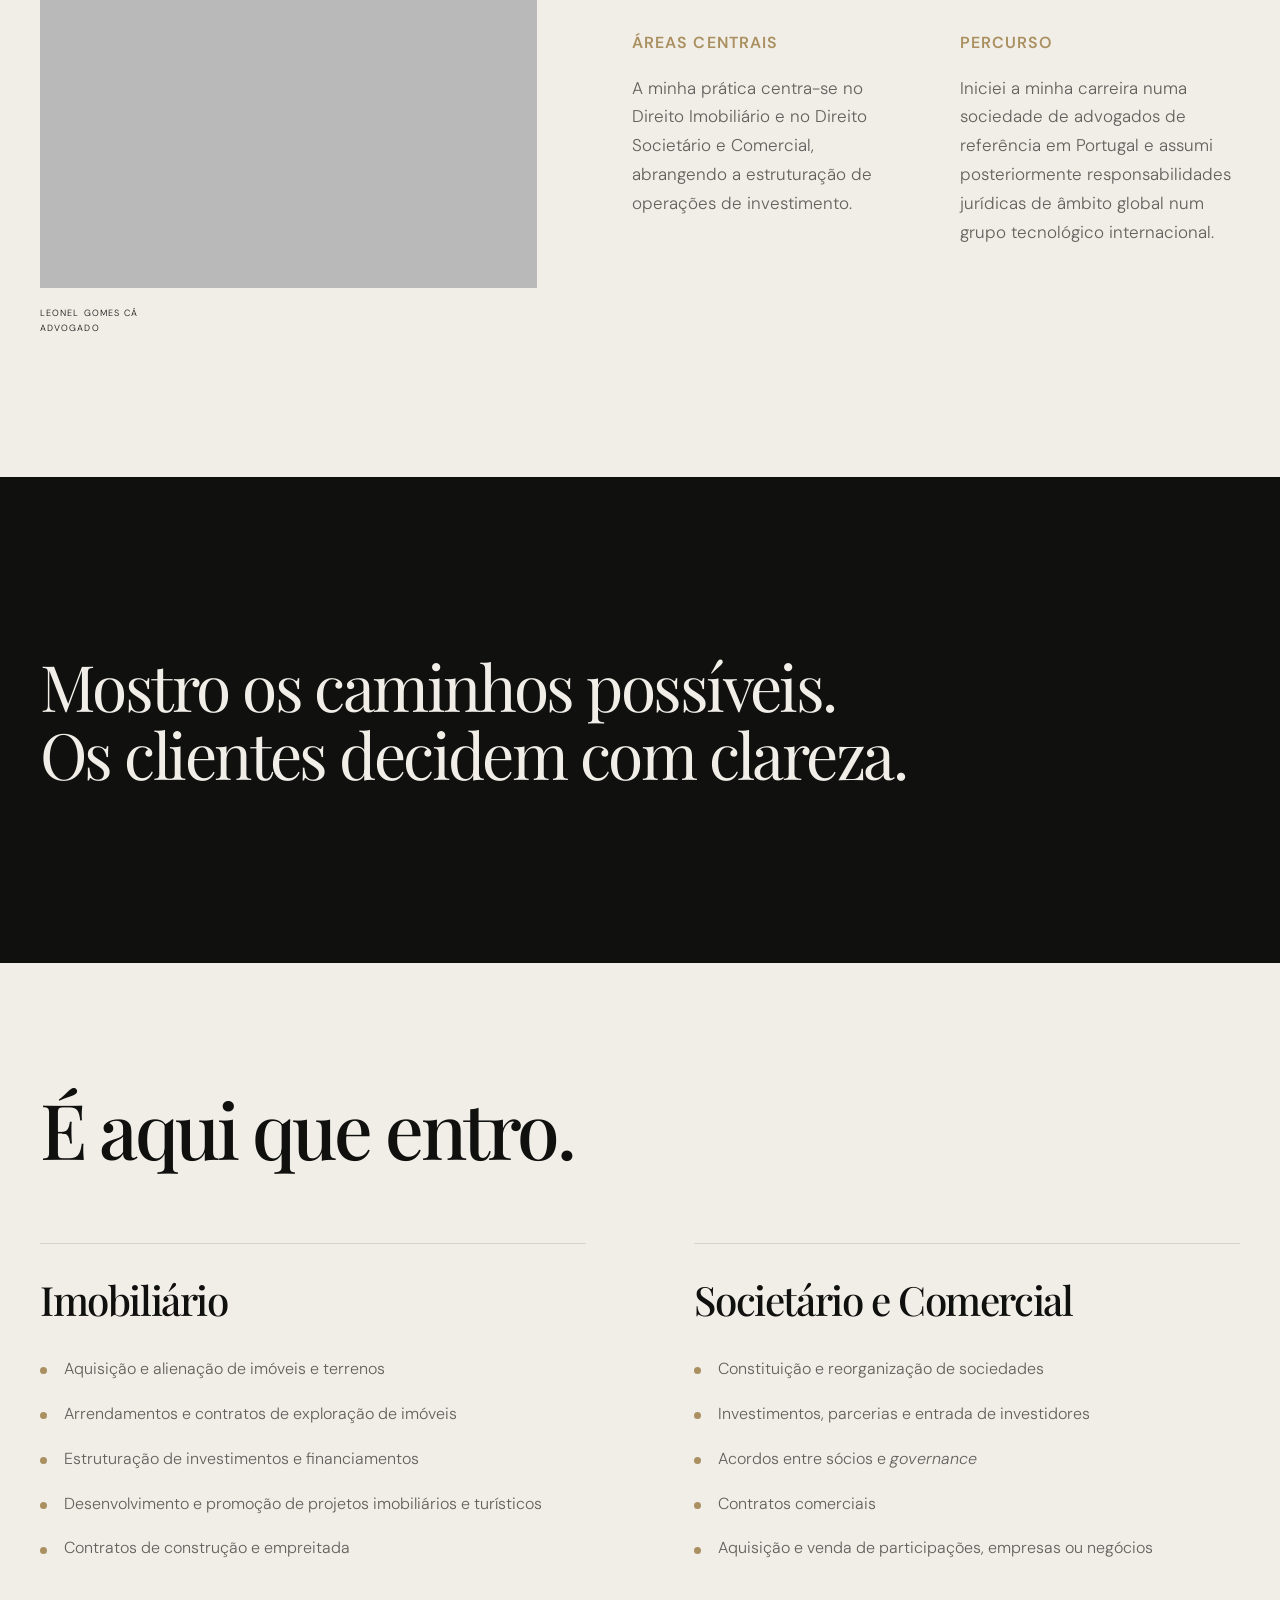
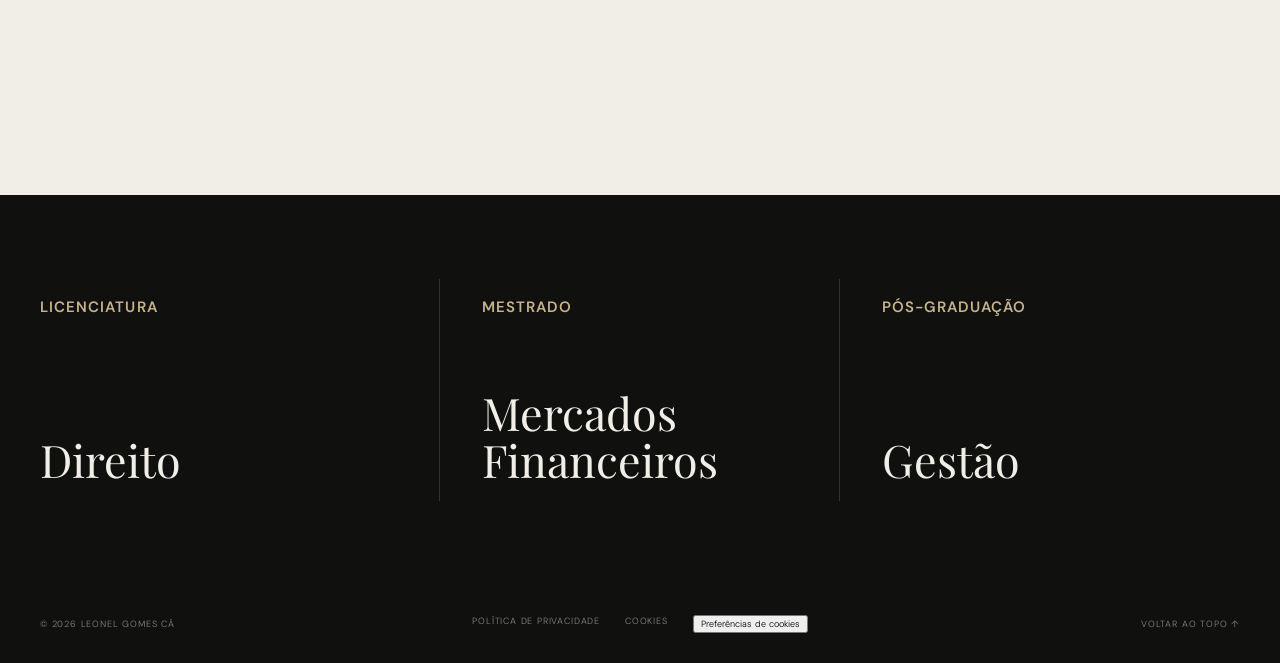
==== commit 054ae19b: "Add files via upload" ====
--- a/index.html
+++ b/index.html
@@ -42,7 +42,7 @@
                 Responsabilidade Social
             </a>
 <a href="contactos.html">
-                Contactar o meu escritório
+                Contactos
             </a>
 <div aria-label="Escolher idioma" class="language-switch" role="group"><a aria-current="page" href="index.html" hreflang="pt-PT" lang="pt-PT">PT</a><span aria-hidden="true">/</span><a href="en/index.html" hreflang="en-GB" lang="en-GB">EN</a></div></nav>
 <button aria-expanded="false" aria-label="Abrir menu" class="menu-button" id="menuButton">
@@ -57,9 +57,6 @@
                 Navegação
             </span>
 <nav>
-<a href="index.html#inicio">
-                    Início
-                </a>
 <a href="index.html#perfil">
                     Perfil
                 </a>
@@ -70,7 +67,7 @@
                     Responsabilidade Social
                 </a>
 <a href="contactos.html">
-                    Contactar o meu escritório
+                    Contactos
                 </a>
 </nav><div aria-label="Escolher idioma" class="language-switch language-switch--mobile" role="group"><a aria-current="page" href="index.html" hreflang="pt-PT" lang="pt-PT">PT</a><span aria-hidden="true">/</span><a href="en/index.html" hreflang="en-GB" lang="en-GB">EN</a></div>
 <div class="mobile-menu__footer">
@@ -136,18 +133,9 @@
 <div class="profile__content">
 <div class="profile__lead reveal">
 <p>
-
-                                Leonel Gomes Cá é sócio fundador da
-
-                                <a class="text-link" href="https://nativelegal.pt" rel="noopener noreferrer" target="_blank">
-                                    Native Legal
-                                </a>,
-
-                                onde aconselha empresários,
-                                investidores e famílias em decisões
-                                relacionadas com os seus negócios,
-                                investimentos e patrimónios.
-
+                                Sou sócio fundador da
+                                <a class="text-link" href="https://nativelegal.pt" rel="noopener noreferrer" target="_blank">Native Legal</a>.
+                                Estou por perto quando os meus clientes precisam de criar, fazer crescer ou proteger os seus negócios e o seu património.
                             </p>
 </div>
 <div class="profile__columns reveal">
@@ -156,13 +144,7 @@
                                     Áreas centrais
                                 </span>
 <p>
-
-                                    A sua prática centra-se no Direito
-                                    Imobiliário e no Direito Societário
-                                    e Comercial, abrangendo a
-                                    estruturação de operações de
-                                    investimento.
-
+                                    A minha prática centra-se no Direito Imobiliário e no Direito Societário e Comercial, abrangendo a estruturação de operações de investimento.
                                 </p>
 </div>
 <div>
@@ -170,14 +152,7 @@
                                     Percurso
                                 </span>
 <p>
-
-                                    Iniciou a sua carreira numa sociedade
-                                    de advogados de referência em Portugal
-                                    e assumiu posteriormente
-                                    responsabilidades jurídicas de âmbito
-                                    global num grupo tecnológico
-                                    internacional.
-
+                                    Iniciei a minha carreira numa sociedade de advogados de referência em Portugal e assumi posteriormente responsabilidades jurídicas de âmbito global num grupo tecnológico internacional.
                                 </p>
 </div>
 </div>
@@ -296,18 +271,18 @@
                 Leonel Gomes Cá
             </span>
 <div>
-<a href="#">
+<a href="politica-privacidade.html">
                     Política de Privacidade
                 </a>
-<a href="#">
+<a href="cookies.html">
                     Cookies
                 </a>
-</div>
+<button class="lgc-cookie-settings-trigger" type="button">Preferências de cookies</button></div>
 <a class="back-to-top" href="#inicio">
                 Voltar ao topo ↑
             </a>
 </div>
 </footer>
 <script src="js/main.js"></script>
-</body>
+<script src="js/privacy-config.js"></script><script src="js/privacy.js"></script></body>
 </html>
--- a/css/style.css
+++ b/css/style.css
@@ -907,37 +907,24 @@
 }
 
 
+/* Legibilidade reforçada nas duas rubricas do perfil (PT e EN). */
 .profile__label {
-
     display: block;
-
-    margin-bottom: 15px;
-
+    margin-bottom: 19px;
     color: var(--gold);
-
-    font-size: 10px;
-
+    font-size: clamp(16px, 1.2vw, 18px);
     font-weight: 600;
-
-    letter-spacing: .13em;
-
+    letter-spacing: .065em;
+    line-height: 1.4;
     text-transform: uppercase;
-
-}
-
+}
 
 .profile__columns p {
-
     margin: 0;
-
-    font-size: 14px;
-
-    line-height: 1.8;
-
+    font-size: clamp(17px, 1.32vw, 19px);
+    line-height: 1.7;
     color: var(--grey-dark);
-
-}
-
+}
 
 
 /* ==========================================================
@@ -3647,3 +3634,21 @@
         padding-inline: 19px;
     }
 }
+
+/* Bilingual language switcher. Original styles above are preserved. */
+.language-switch { display:inline-flex; align-items:center; gap:7px; flex-shrink:0; font-size:10px; letter-spacing:.08em; white-space:nowrap; }
+.language-switch a { display:inline-block; opacity:.62; text-decoration:none; }
+.language-switch a[aria-current="page"] { opacity:1; font-weight:600; }
+.language-switch > span { opacity:.45; }
+.language-switch--mobile { margin-top:26px; gap:18px; font-size:13px; }
+.language-switch--mobile a { font-size:13px; }
+/* The existing full-screen mobile navigation can scroll on small displays. */
+.mobile-menu { overflow-y:auto; overscroll-behavior:contain; }
+/* Leave the existing mobile breakpoint intact, but avoid a crowded desktop nav. */
+@media (min-width:901px) and (max-width:1240px) {
+  .header { padding-inline:25px; }
+  .desktop-nav { gap:12px; }
+  .desktop-nav a { font-size:8px; }
+  .logo { gap:10px; }
+  .logo__text { padding-left:10px; }
+}
